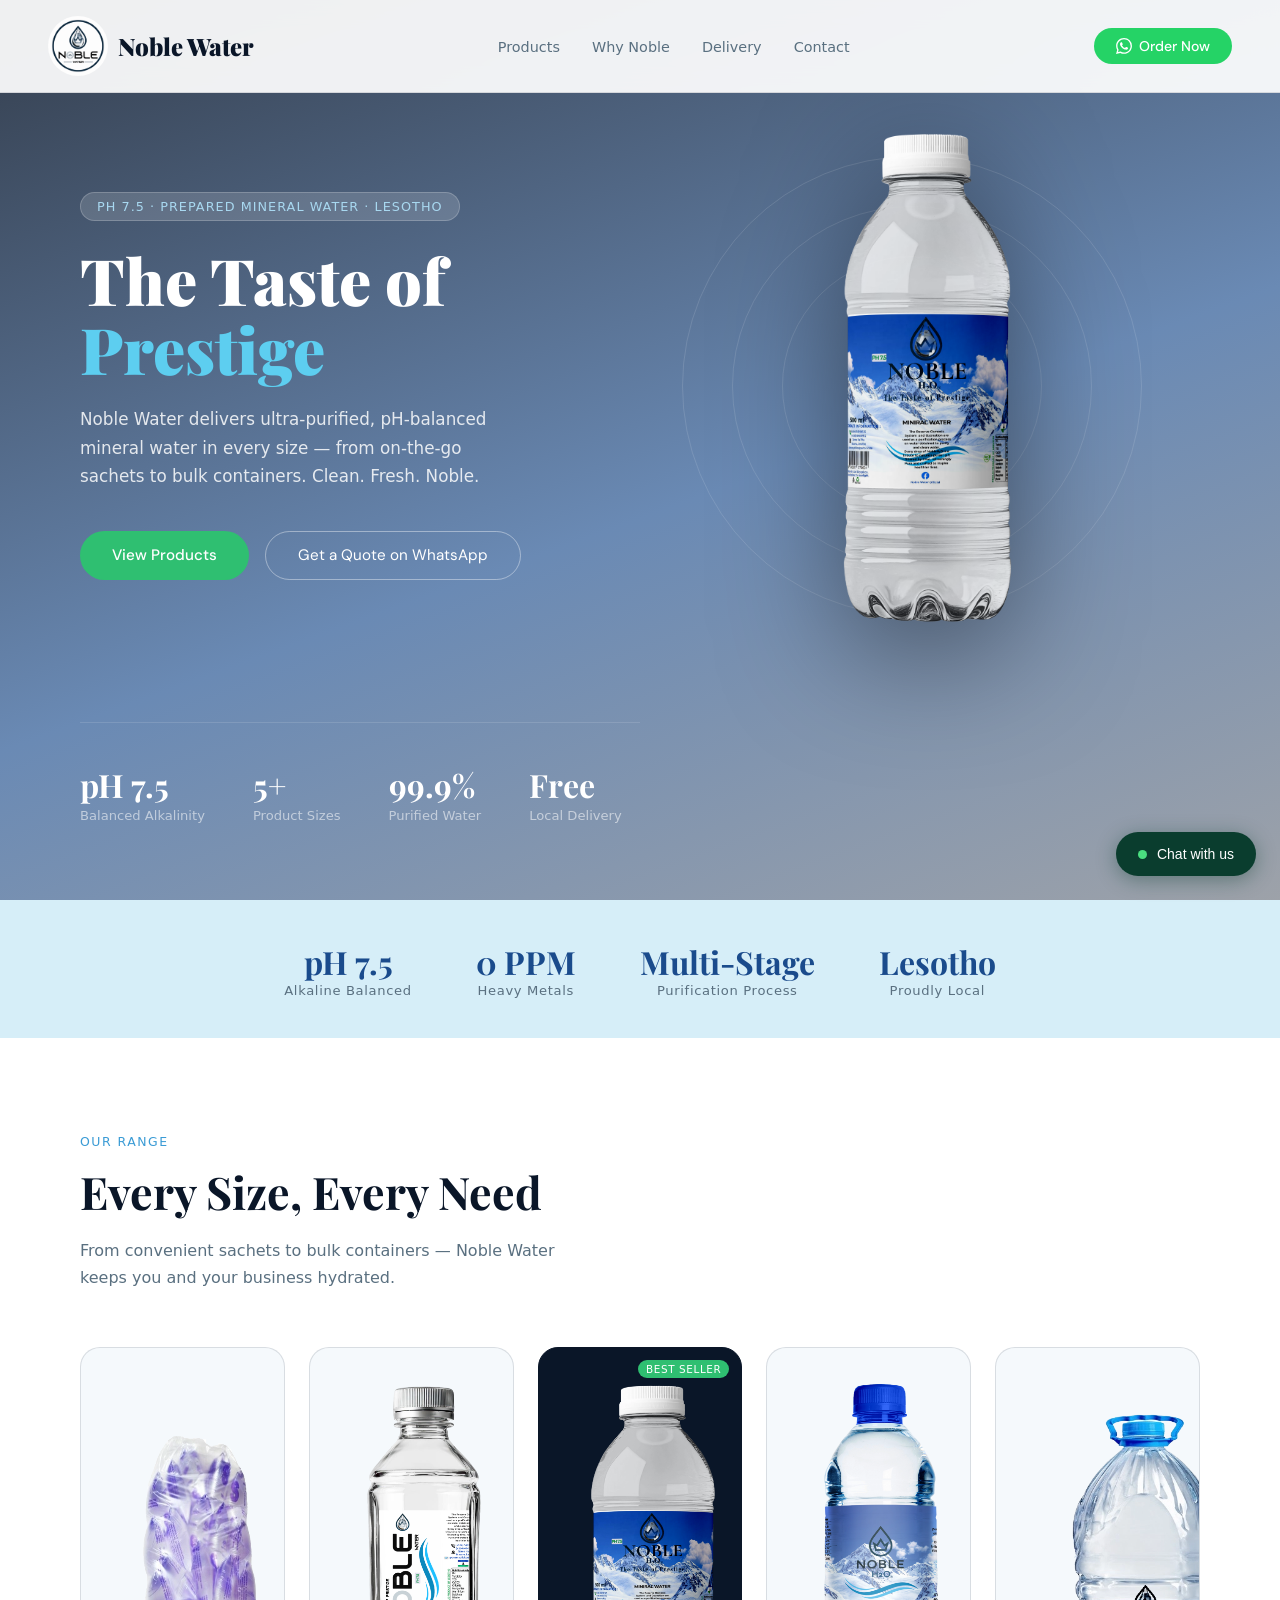
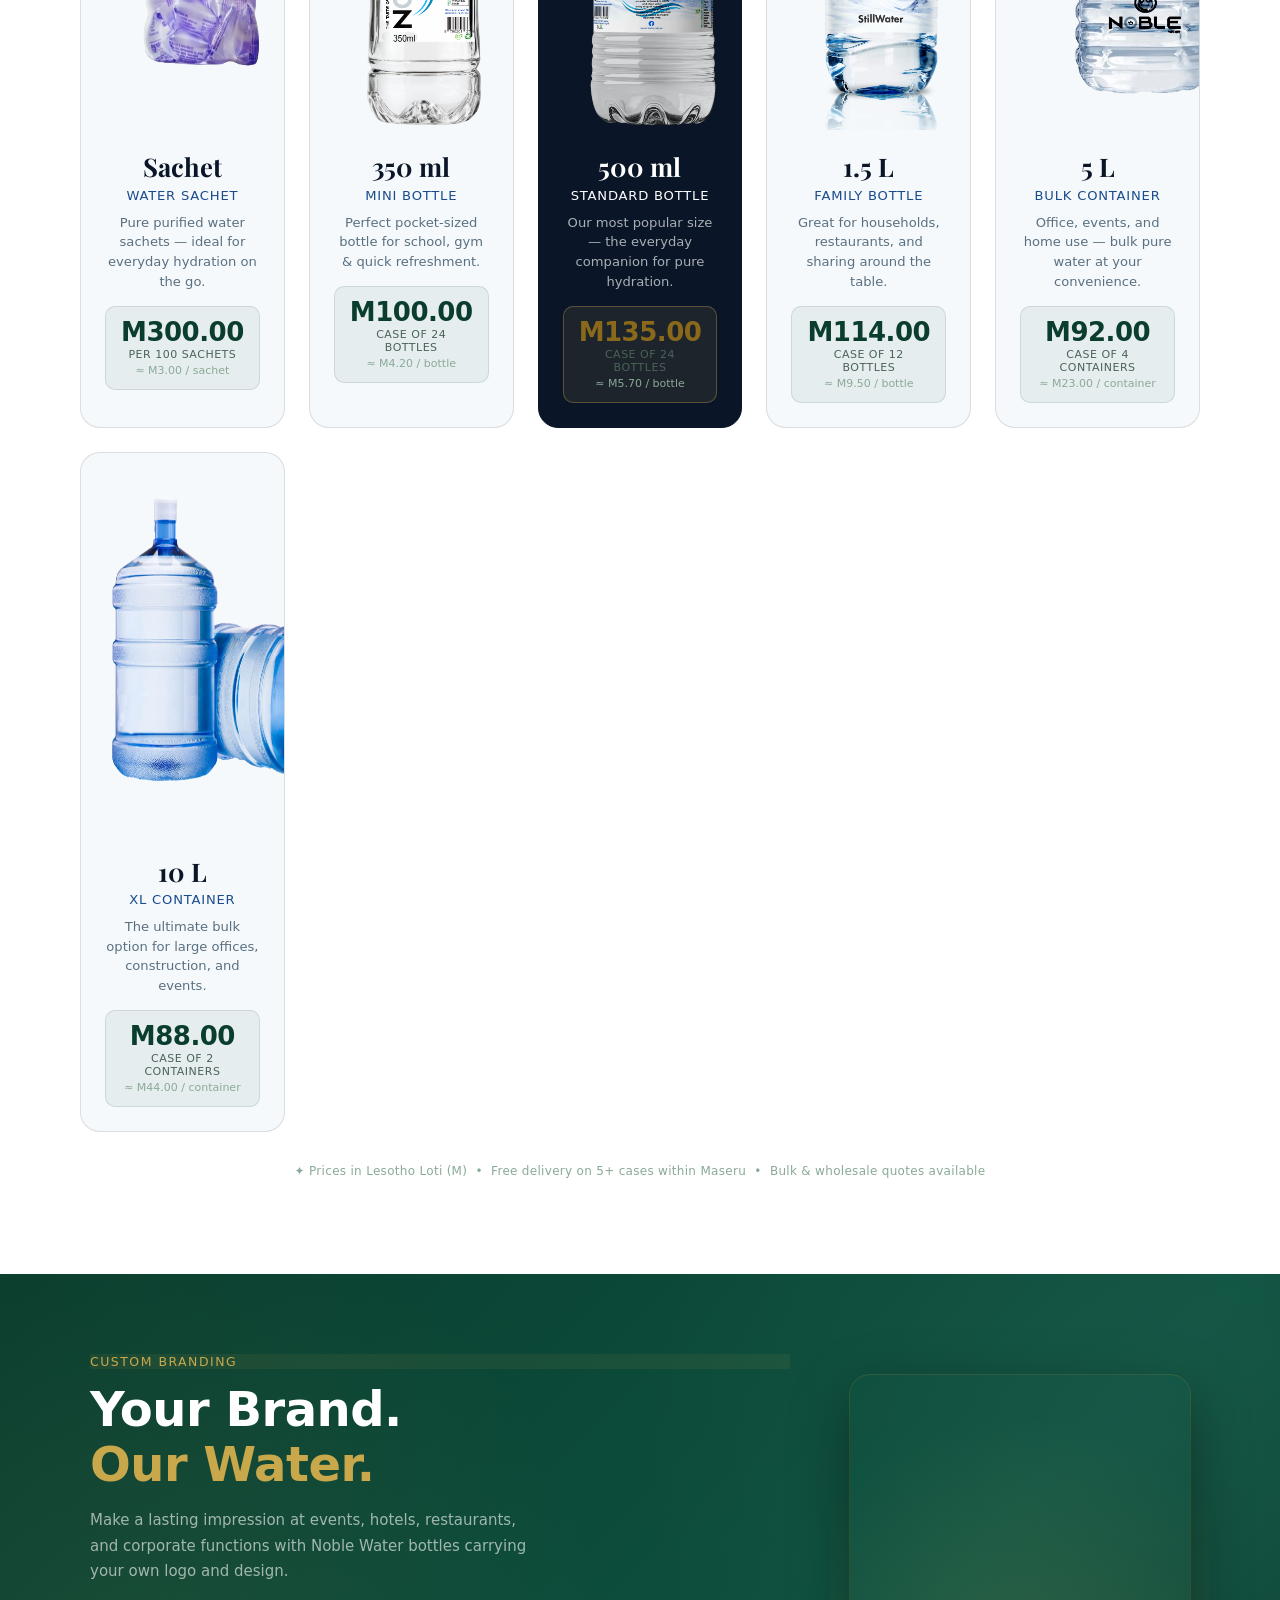
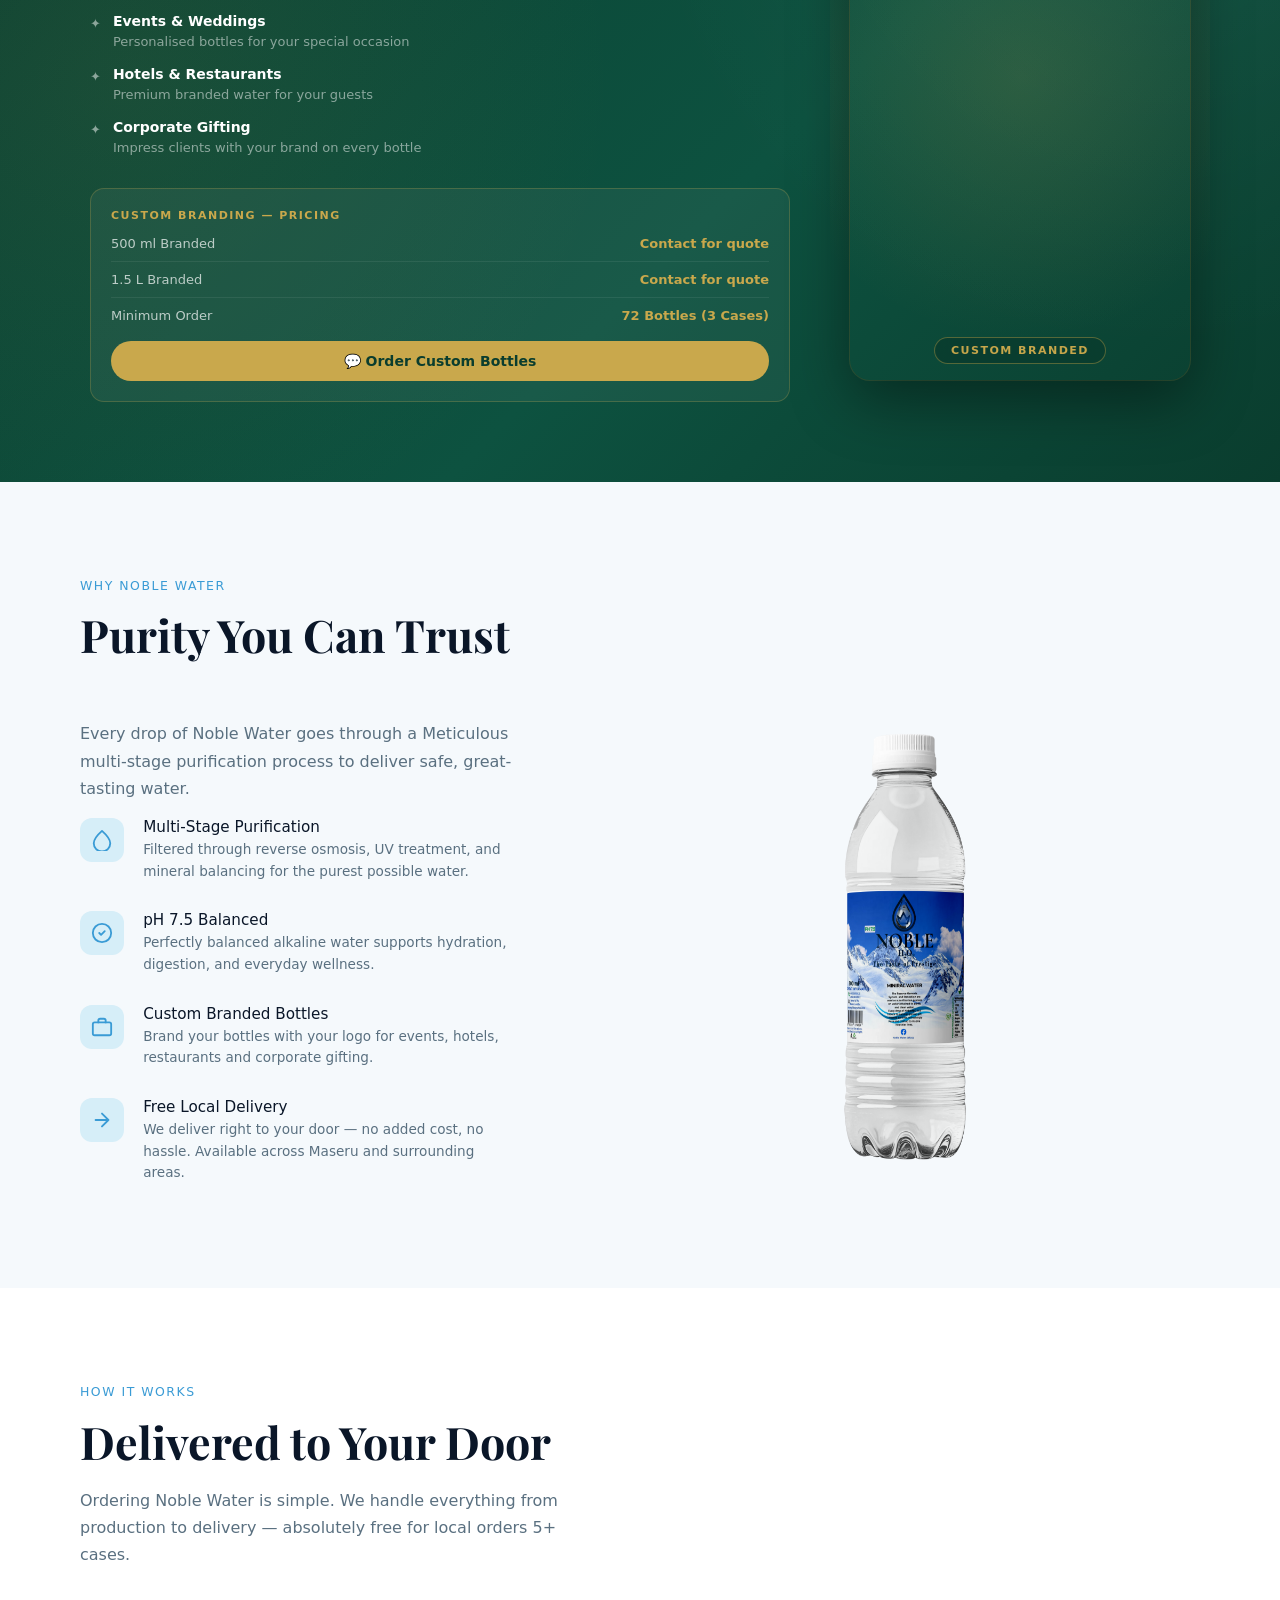
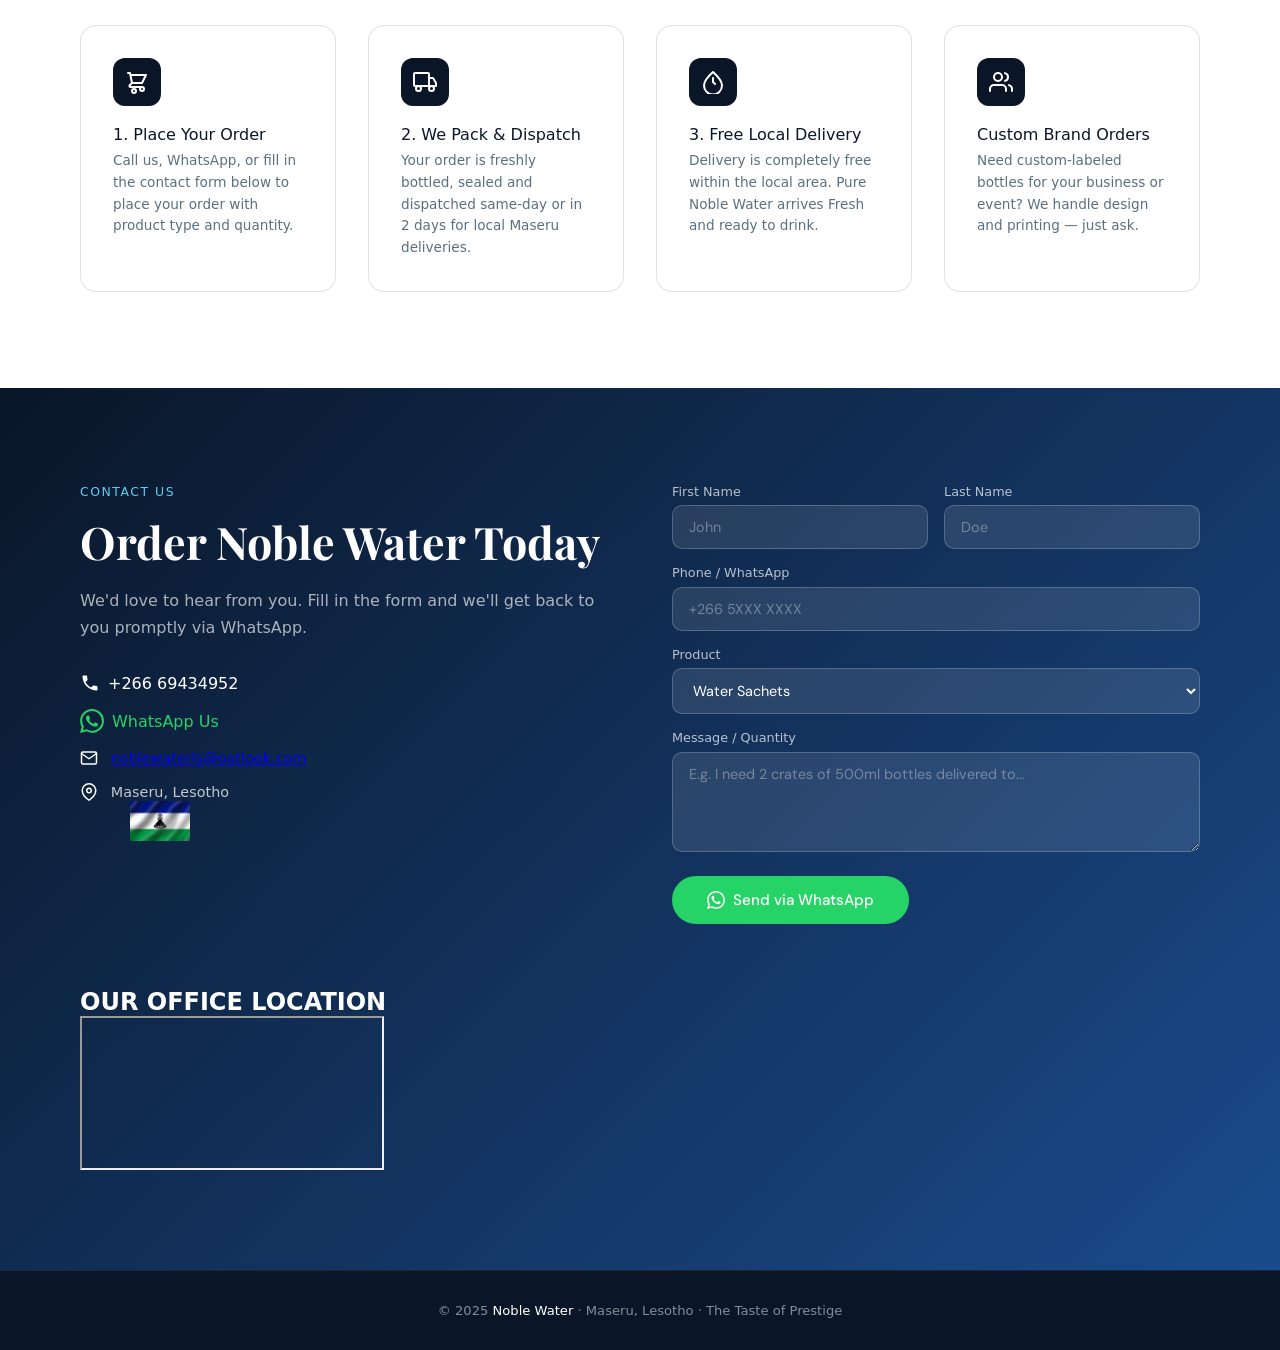
==== index.html @ 180eabc8 "Add files via upload" ====
<!DOCTYPE html>
<html lang="en">
<head>
<meta charset="UTF-8"/>
<meta name="viewport" content="width=device-width, initial-scale=1.0"/>
<title>Noble Water — The Taste of Prestige</title>
<link href="https://fonts.googleapis.com/css2?family=Playfair+Display:wght@400;700;900&family=DM+Sans:wght@300;400;500&display=swap" rel="stylesheet"/>
<meta http-equiv="Cache-Control" content="max-age=31536000">
<link rel="preconnect" href="https://fonts.googleapis.com">
<link rel="preconnect" href="https://fonts.gstatic.com" crossorigin>
<style>
*,*::before,*::after{box-sizing:border-box;margin:0;padding:0}
:root{
  --navy:#0A1628;--blue:#1A4B8C;--sky:#3A9BD5;--ice:#D6EEF8;
  --accent:#2FBF71;--white:#FFFFFF;--offwhite:#F5F9FC;
  --text:#0A1628;--muted:#5A7080;--border:rgba(10,22,40,0.12);
}
html{scroll-behavior:smooth}
body{font-family:'DM Sans',sans-serif;background:var(--white);color:var(--text);overflow-x:hidden}

/* ── EDIT MODE ── */
.edit-bar{
  position:fixed;bottom:0;left:0;right:0;z-index:999;
  background:var(--navy);color:white;
  display:flex;align-items:center;justify-content:center;gap:1rem;
  padding:0.6rem 1.5rem;font-size:0.85rem;
  transform:translateY(100%);transition:transform 0.3s;
}
.edit-bar.visible{transform:translateY(0)}
.edit-bar button{
  background:var(--accent);color:white;border:none;border-radius:100px;
  padding:0.4rem 1.1rem;font-size:0.8rem;font-family:'DM Sans',sans-serif;cursor:pointer;
}
.edit-bar .cancel-btn{background:transparent;border:1px solid rgba(255,255,255,0.3)}
[contenteditable="true"]{
  outline:2px dashed rgba(47,191,113,0.7);outline-offset:3px;
  border-radius:4px;cursor:text;min-width:20px;display:inline-block;
}
[contenteditable="true"]:focus{outline:2px solid #2FBF71;background:rgba(47,191,113,0.06)}
#edit-fab{
  position:fixed;bottom:1.5rem;right:1.5rem;z-index:998;
  background:var(--navy);color:white;border:none;border-radius:100px;
  padding:0.65rem 1.3rem;font-size:0.85rem;font-family:'DM Sans',sans-serif;
  font-weight:500;cursor:pointer;box-shadow:0 4px 20px rgba(10,22,40,0.3);
  display:flex;align-items:center;gap:0.5rem;transition:background 0.2s;
}
#edit-fab:hover{background:var(--blue)}
#edit-fab svg{width:16px;height:16px}

/* ── NAV ── */
nav{
  position:fixed;top:0;left:0;right:0;z-index:100;
  display:flex;align-items:center;justify-content:space-between;
  padding:1rem 3rem;background:rgba(255,255,255,0.92);
  backdrop-filter:blur(12px);border-bottom:1px solid var(--border);
}
.nav-logo{
  display:flex;align-items:center;gap:0.6rem;
  font-family:'Playfair Display',serif;font-size:1.5rem;font-weight:900;
  color:var(--navy);text-decoration:none;
}
.logo-upload-btn{
  font-size:0.7rem;font-family:'DM Sans',sans-serif;font-weight:400;color:var(--sky);
  border:1px dashed var(--sky);border-radius:4px;padding:2px 8px;cursor:pointer;
  margin-left:6px;background:transparent;transition:background 0.2s;
}
.logo-upload-btn:hover{background:var(--ice)}
#logo-file{display:none}
#nav-logo-img{display:none;width:36px;height:36px;border-radius:50%;object-fit:contain}
.nav-links{display:flex;gap:2rem;list-style:none}
.nav-links a{font-size:0.9rem;color:var(--muted);text-decoration:none;font-weight:400;transition:color 0.2s}
.nav-links a:hover{color:var(--navy)}
.nav-cta{
  background:#25D366;color:var(--white);border:none;border-radius:100px;
  padding:0.55rem 1.4rem;font-size:0.88rem;font-family:'DM Sans',sans-serif;
  font-weight:500;cursor:pointer;transition:background 0.2s;text-decoration:none;
  display:inline-flex;align-items:center;gap:0.4rem;
}
.nav-cta:hover{background:#1ebe5d}

/* ── HERO ── */
.hero{
  min-height:100vh;
  background-image:url('hero-bg.jpg');
  background-size:cover;background-position:center top;
  display:grid;grid-template-columns:1fr 1fr;
  align-items:center;padding:6rem 5rem 4rem;
  position:relative;overflow:hidden;
}
.hero::before{
  content:'';position:absolute;inset:0;
  background:linear-gradient(160deg,rgba(10,22,40,0.83) 0%,rgba(26,75,140,0.65) 55%,rgba(10,22,40,0.4) 100%);
  pointer-events:none;
}
.water-rings{
  position:absolute;right:5%;top:50%;transform:translateY(-50%);
  width:520px;height:520px;pointer-events:none;
}
.ring{
  position:absolute;border-radius:50%;border:1px solid rgba(255,255,255,0.12);
  top:50%;left:50%;transform:translate(-50%,-50%);
  animation:pulse 4s ease-in-out infinite;
}
.ring:nth-child(1){width:260px;height:260px;animation-delay:0s}
.ring:nth-child(2){width:360px;height:360px;animation-delay:.8s}
.ring:nth-child(3){width:460px;height:460px;animation-delay:1.6s}
@keyframes pulse{
  0%,100%{opacity:.15;transform:translate(-50%,-50%) scale(1)}
  50%{opacity:.35;transform:translate(-50%,-50%) scale(1.04)}
}
.hero-text{position:relative;z-index:2}
.hero-badge{
  display:inline-block;background:rgba(255,255,255,0.15);color:#A8D8F0;
  border-radius:100px;padding:.35rem 1rem;font-size:.8rem;font-weight:500;
  letter-spacing:.08em;text-transform:uppercase;margin-bottom:1.5rem;
  border:1px solid rgba(255,255,255,0.2);
}
.hero h1{
  font-family:'Playfair Display',serif;font-size:clamp(2.8rem,5vw,4.5rem);
  font-weight:900;color:var(--white);line-height:1.08;margin-bottom:1.4rem;
}
.hero h1 span{color:#5DCEF0}
.hero-sub{
  font-size:1.05rem;color:rgba(255,255,255,0.84);font-weight:300;
  line-height:1.7;max-width:440px;margin-bottom:2.5rem;
}
.hero-btns{display:flex;gap:1rem;flex-wrap:wrap}
.btn-primary{
  background:var(--accent);color:var(--white);border:none;border-radius:100px;
  padding:.85rem 2rem;font-size:.95rem;font-family:'DM Sans',sans-serif;
  font-weight:500;cursor:pointer;transition:transform .15s,background .2s;
  text-decoration:none;display:inline-flex;align-items:center;
}
.btn-primary:hover{background:#28a862;transform:translateY(-1px)}
.btn-ghost{
  background:transparent;color:var(--white);
  border:1.5px solid rgba(255,255,255,0.4);border-radius:100px;
  padding:.85rem 2rem;font-size:.95rem;font-family:'DM Sans',sans-serif;
  font-weight:400;cursor:pointer;transition:border-color .2s,background .2s;
  text-decoration:none;display:inline-flex;align-items:center;
}
.btn-ghost:hover{border-color:white;background:rgba(255,255,255,.08)}
.hero-visual{display:flex;justify-content:center;align-items:center;position:relative;z-index:2}
.bottle-svg-wrap{filter:drop-shadow(0 30px 60px rgba(0,0,0,.5));animation:float 5s ease-in-out infinite}
@keyframes float{0%,100%{transform:translateY(0)}50%{transform:translateY(-16px)}}
.hero-stats{
  grid-column:1/-1;display:flex;gap:3rem;
  border-top:1px solid rgba(255,255,255,.12);
  padding-top:2.5rem;margin-top:2rem;
}
.stat-item{color:white}
.stat-num{font-family:'Playfair Display',serif;font-size:2rem;font-weight:700}
.stat-label{font-size:.82rem;color:rgba(255,255,255,.55);font-weight:300;margin-top:2px}

/* ── PH STRIP ── */
.ph-strip{
  background:var(--ice);display:flex;align-items:center;
  justify-content:center;gap:4rem;padding:2.5rem 3rem;flex-wrap:wrap;
}
.ph-item{text-align:center}
.ph-num{font-family:'Playfair Display',serif;font-size:2rem;font-weight:700;color:var(--blue)}
.ph-label{font-size:.82rem;color:var(--muted);font-weight:400;letter-spacing:.05em}

/* ── SECTIONS ── */
.section{padding:6rem 5rem}
.section-tag{font-size:.78rem;font-weight:500;letter-spacing:.12em;text-transform:uppercase;color:var(--sky);margin-bottom:.8rem}
.section-title{font-family:'Playfair Display',serif;font-size:clamp(2rem,3.5vw,3rem);font-weight:700;color:var(--navy);margin-bottom:1rem}
.section-sub{font-size:1rem;color:var(--muted);font-weight:300;max-width:520px;line-height:1.7}

/* ── PRODUCTS ── */
.products-grid{display:grid;grid-template-columns:repeat(auto-fit,minmax(180px,1fr));gap:1.5rem;margin-top:3.5rem}
.product-card{
  background:var(--offwhite);border:1px solid var(--border);border-radius:20px;
  padding:2rem 1.5rem 1.5rem;text-align:center;
  transition:transform .25s,box-shadow .25s;cursor:pointer;position:relative;overflow:hidden;
}
.product-card::before{
  content:'';position:absolute;bottom:0;left:0;right:0;height:4px;
  background:linear-gradient(90deg,var(--sky),var(--accent));
  transform:scaleX(0);transform-origin:left;transition:transform .3s;
}
.product-card:hover{transform:translateY(-6px);box-shadow:0 20px 50px rgba(26,75,140,.1)}
.product-card:hover::before{transform:scaleX(1)}
.product-card.featured{background:var(--navy);color:white;border-color:var(--navy)}
.product-card.featured .prod-name,.product-card.featured .prod-vol{color:white}
.product-card.featured .prod-desc{color:rgba(255,255,255,.65)}
.featured-badge{
  position:absolute;top:12px;right:12px;background:var(--accent);color:white;
  font-size:.65rem;font-weight:500;letter-spacing:.06em;text-transform:uppercase;
  padding:3px 8px;border-radius:100px;
}
.prod-icon{margin:0 auto 1.2rem;display:block}
.prod-vol{font-family:'Playfair Display',serif;font-size:1.6rem;font-weight:700;color:var(--navy);margin-bottom:.3rem}
.prod-name{font-size:.82rem;font-weight:500;color:var(--blue);letter-spacing:.06em;text-transform:uppercase;margin-bottom:.6rem}
.prod-desc{font-size:.82rem;color:var(--muted);font-weight:300;line-height:1.5}

/* ── FEATURES ── */
.features-bg{background:var(--offwhite)}
.features-layout{display:grid;grid-template-columns:1fr 1fr;gap:5rem;align-items:center;margin-top:3rem}
.features-list{display:flex;flex-direction:column;gap:1.8rem;margin-top:1rem}
.feat-item{display:flex;gap:1.2rem;align-items:flex-start}
.feat-icon{width:44px;height:44px;flex-shrink:0;background:var(--ice);border-radius:12px;display:flex;align-items:center;justify-content:center}
.feat-icon svg{width:22px;height:22px}
.feat-title{font-size:.95rem;font-weight:500;color:var(--navy);margin-bottom:3px}
.feat-body{font-size:.85rem;color:var(--muted);line-height:1.6;font-weight:300}
.features-visual{position:relative;display:flex;justify-content:center;align-items:center}
.big-bottle{filter:drop-shadow(0 20px 40px rgba(26,75,140,.18))}

/* ── DELIVERY ── */
.delivery-grid{display:grid;grid-template-columns:repeat(auto-fit,minmax(220px,1fr));gap:2rem;margin-top:3.5rem}
.delivery-card{background:var(--white);border:1px solid var(--border);border-radius:16px;padding:2rem}
.d-icon{width:48px;height:48px;background:var(--navy);border-radius:12px;display:flex;align-items:center;justify-content:center;margin-bottom:1.2rem}
.d-title{font-size:1rem;font-weight:500;color:var(--navy);margin-bottom:.4rem}
.d-body{font-size:.85rem;color:var(--muted);font-weight:300;line-height:1.6}

/* ── CONTACT ── */
.contact-section{
  background:linear-gradient(135deg,var(--navy) 0%,var(--blue) 100%);
  padding:6rem 5rem;display:grid;grid-template-columns:1fr 1fr;gap:4rem;align-items:start;
}
.contact-section .section-title{color:white}
.contact-section .section-sub{color:rgba(255,255,255,.65)}
.contact-form{display:flex;flex-direction:column;gap:1rem}
.form-row{display:grid;grid-template-columns:1fr 1fr;gap:1rem}
.form-group{display:flex;flex-direction:column;gap:.4rem}
.form-group label{font-size:.8rem;color:rgba(255,255,255,.7);font-weight:400}
.form-group input,.form-group select,.form-group textarea{
  background:rgba(255,255,255,.1);border:1px solid rgba(255,255,255,.2);
  border-radius:10px;padding:.75rem 1rem;color:white;font-size:.9rem;
  font-family:'DM Sans',sans-serif;outline:none;transition:border-color .2s;
}
.form-group input::placeholder,.form-group textarea::placeholder{color:rgba(255,255,255,.35)}
.form-group input:focus,.form-group select:focus,.form-group textarea:focus{border-color:rgba(255,255,255,.5)}
.form-group select option{color:var(--navy);background:white}
.form-group textarea{resize:vertical;min-height:100px}
.submit-btn{
  background:#25D366;color:white;border:none;border-radius:100px;
  padding:.9rem 2.2rem;font-size:.95rem;font-family:'DM Sans',sans-serif;
  font-weight:500;cursor:pointer;align-self:flex-start;
  transition:background .2s,transform .15s;margin-top:.5rem;
  display:inline-flex;align-items:center;gap:.5rem;
}
.submit-btn:hover{background:#1ebe5d;transform:translateY(-1px)}

footer{
  background:var(--navy);color:rgba(255,255,255,.5);text-align:center;
  padding:2rem 3rem;font-size:.82rem;font-weight:300;
  border-top:1px solid rgba(255,255,255,.08);
}
footer strong{color:white;font-weight:500}

@media(max-width:900px){
  nav{padding:1rem 1.5rem}
  .nav-links{display:none}
  .hero{grid-template-columns:1fr;padding:6rem 2rem 3rem}
  .hero-visual{display:none}
  .hero-stats{gap:1.5rem;flex-wrap:wrap}
  .section{padding:4rem 1.5rem}
  .features-layout{grid-template-columns:1fr}
  .features-visual{display:none}
  .contact-section{grid-template-columns:1fr;padding:4rem 1.5rem}
  .form-row{grid-template-columns:1fr}
}
</style>
</head>
<body>

<!-- NAV -->
<nav>
  <a href="#" class="nav-logo">
  <img src="NOBLE WATER LOGO.png" alt="Noble Water Logo" style="width:60px; height:60px; border-radius:50%; object-fit:cover;">
      <path d="M18 4C18 4 6 17 6 23.5A12 12 0 0 0 30 23.5C30 17 18 4 18 4Z" fill="url(#dg)"/>
      <defs><linearGradient id="dg" x1="6" y1="14" x2="30" y2="32" gradientUnits="userSpaceOnUse"><stop offset="0%" stop-color="#3A9BD5"/><stop offset="100%" stop-color="#1A4B8C"/></linearGradient></defs>
    </svg>
    <span id="brand-name">Noble Water</span>
  </a>
  <ul class="nav-links">
    <li><a href="#products">Products</a></li>
    <li><a href="#features">Why Noble</a></li>
    <li><a href="#delivery">Delivery</a></li>
    <li><a href="#contact">Contact</a></li>
  </ul>
  <a class="nav-cta" href="https://wa.me/26656910125?text=Hi%20Noble%20Water!%20I%20would%20like%20to%20place%20an%20order." target="_blank">
    <svg width="16" height="16" viewBox="0 0 24 24" fill="white"><path d="M17.472 14.382c-.297-.149-1.758-.867-2.03-.967-.273-.099-.471-.148-.67.15-.197.297-.767.966-.94 1.164-.173.199-.347.223-.644.075-.297-.15-1.255-.463-2.39-1.475-.883-.788-1.48-1.761-1.653-2.059-.173-.297-.018-.458.13-.606.134-.133.298-.347.446-.52.149-.174.198-.298.298-.497.099-.198.05-.371-.025-.52-.075-.149-.669-1.612-.916-2.207-.242-.579-.487-.5-.669-.51-.173-.008-.371-.01-.57-.01-.198 0-.52.074-.792.372-.272.297-1.04 1.016-1.04 2.479 0 1.462 1.065 2.875 1.213 3.074.149.198 2.096 3.2 5.077 4.487.709.306 1.262.489 1.694.625.712.227 1.36.195 1.871.118.571-.085 1.758-.719 2.006-1.413.248-.694.248-1.289.173-1.413-.074-.124-.272-.198-.57-.347m-5.421 7.403h-.004a9.87 9.87 0 0 1-5.031-1.378l-.361-.214-3.741.982.998-3.648-.235-.374a9.86 9.86 0 0 1-1.51-5.26c.001-5.45 4.436-9.884 9.888-9.884 2.64 0 5.122 1.03 6.988 2.898a9.825 9.825 0 0 1 2.893 6.994c-.003 5.45-4.437 9.884-9.885 9.884m8.413-18.297A11.815 11.815 0 0 0 12.05 0C5.495 0 .16 5.335.157 11.892c0 2.096.547 4.142 1.588 5.945L.057 24l6.305-1.654a11.882 11.882 0 0 0 5.683 1.448h.005c6.554 0 11.89-5.335 11.893-11.893a11.821 11.821 0 0 0-3.48-8.413z"/></svg>
    Order Now
  </a>
</nav>

<!-- HERO -->
<section class="hero">
  <div class="hero-text">
    <div class="hero-badge" id="hero-badge">pH 7.5 · Prepared Mineral Water · Lesotho</div>
    <h1>The Taste of<br/><span id="hero-tagline">Prestige</span></h1>
    <p class="hero-sub" id="hero-sub">Noble Water delivers ultra-purified, pH-balanced mineral water in every size — from on-the-go sachets to bulk containers. Clean. Fresh. Noble.</p>
    <div class="hero-btns">
      <a class="btn-primary" href="#products">View Products</a>
      <a class="btn-ghost" href="https://wa.me/26656910125?text=Hi%20Noble%20Water!%20I%27d%20like%20a%20quote." target="_blank">Get a Quote on WhatsApp</a>
    </div>
  </div>
  <div class="hero-visual">
    <div class="water-rings"><div class="ring"></div><div class="ring"></div><div class="ring"></div></div>
    <div class="bottle-svg-wrap"> <img src="floating.png" alt="Floating" style="width: 400px; height: 550px; object-fit: cover;">
    </div>
</div>
        <rect x="82" y="10" width="56" height="30" rx="8" fill="#2196C9"/>
        <rect x="88" y="40" width="44" height="10" rx="4" fill="#1A4B8C"/>
        <path d="M72 55 Q65 75 62 100 L55 340 Q54 360 110 365 Q166 360 165 340 L158 100 Q155 75 148 55 Z" fill="url(#bG)"/>
        <path d="M64 180 Q110 175 156 180 L158 100 Q155 75 148 55 L72 55 Q65 75 62 100 Z" fill="url(#wG)" opacity="0.6"/>
        <rect x="62" y="200" width="96" height="120" rx="8" fill="white" opacity="0.92"/>
        <path d="M90 215C90 215 84 222 84 225.5A6 6 0 0 0 96 225.5C96 222 90 215 90 215Z" fill="#3A9BD5"/>
        <circle cx="75" cy="140" r="3" fill="white" opacity="0.3"/>
        <circle cx="82" cy="120" r="2" fill="white" opacity="0.25"/>
        <circle cx="145" cy="135" r="3" fill="white" opacity="0.3"/>
        <ellipse cx="110" cy="362" rx="55" ry="8" fill="rgba(0,0,0,0.12)"/>
        <defs>
          <linearGradient id="bG" x1="55" y1="55" x2="165" y2="365" gradientUnits="userSpaceOnUse"><stop offset="0%" stop-color="rgba(200,235,255,0.85)"/><stop offset="100%" stop-color="rgba(120,190,230,0.6)"/></linearGradient>
          <linearGradient id="wG" x1="55" y1="55" x2="165" y2="180" gradientUnits="userSpaceOnUse"><stop offset="0%" stop-color="rgba(58,155,213,0.4)"/><stop offset="100%" stop-color="rgba(26,75,140,0.6)"/></linearGradient>
        </defs>
    </div>
  </div>
  <div class="hero-stats" style="color: white; position: relative; z-index: 10;">
    <div class="stat-item"><div class="stat-num" id="stat1-num">pH 7.5</div><div class="stat-label" id="stat1-lbl">Balanced Alkalinity</div></div>
    <div class="stat-item"><div class="stat-num" id="stat2-num">5+</div><div class="stat-label" id="stat2-lbl">Product Sizes</div></div>
    <div class="stat-item"><div class="stat-num" id="stat3-num">99.9%</div><div class="stat-label" id="stat3-lbl">Purified Water</div></div>
    <div class="stat-item"><div class="stat-num" id="stat4-num">Free</div><div class="stat-label" id="stat4-lbl">Local Delivery</div></div>
</section>

<!-- PH STRIP -->
<div class="ph-strip">
  <div class="ph-item"><div class="ph-num" id="ph1-num">pH 7.5</div><div class="ph-label" id="ph1-lbl">Alkaline Balanced</div></div>
  <div class="ph-item"><div class="ph-num" id="ph2-num">0 PPM</div><div class="ph-label" id="ph2-lbl">Heavy Metals</div></div>
  <div class="ph-item"><div class="ph-num" id="ph3-num">Multi-Stage</div><div class="ph-label" id="ph3-lbl">Purification Process</div></div>
  <div class="ph-item"><div class="ph-num" id="ph4-num">Lesotho</div><div class="ph-label" id="ph4-lbl">Proudly Local</div></div>

</div>

<!-- PRODUCTS -->
<section class="section" id="products">
  <div class="section-tag">Our Range</div>
  <div class="section-title" id="prod-title">Every Size, Every Need</div>
  <p class="section-sub" id="prod-sub">From convenient sachets to bulk containers — Noble Water keeps you and your business hydrated.</p>
  <div class="products-grid">

    <div class="product-card">
      <img class="prod-icon" src="satchet.webp" alt="Noble Water Bottle" width="200" height="350" loading="lazy" decoding="async">
      <div class="prod-vol" id="p0-vol">Sachet</div>
      <div class="prod-name" id="p0-name">Water Sachet</div>
      <p class="prod-desc" id="p0-desc">Pure purified water sachets — ideal for everyday hydration on the go.</p>
      <div class="prod-price-box">
        <span class="prod-price">M300.00</span>
        <span class="prod-qty">per 100 sachets</span>
        <span class="prod-unit">≈ M3.00 / sachet</span>
      </div>
    </div>

    <div class="product-card">
      <img class="prod-icon" src="350 ml.png" alt="Noble Water Bottle" width="180" height="350">
      <div class="prod-vol" id="p1-vol">350 ml</div>
      <div class="prod-name" id="p1-name">Mini Bottle</div>
      <p class="prod-desc" id="p1-desc">Perfect pocket-sized bottle for school, gym & quick refreshment.</p>
      <div class="prod-price-box">
        <span class="prod-price">M100.00</span>
        <span class="prod-qty">case of 24 bottles</span>
        <span class="prod-unit">≈ M4.20 / bottle</span>
      </div>
    </div>

    <div class="product-card featured">
      <div class="featured-badge">Best Seller</div>
      <img class="prod-icon" src="floating.webp" alt="Noble Water Bottle" width="180" height="350">
      <div class="prod-vol" id="p2-vol">500 ml</div>
      <div class="prod-name" id="p2-name">Standard Bottle</div>
      <p class="prod-desc" id="p2-desc">Our most popular size — the everyday companion for pure hydration.</p>
      <div class="prod-price-box featured-price">
        <span class="prod-price">M135.00</span>
        <span class="prod-qty">case of 24 bottles</span>
        <span class="prod-unit">≈ M5.70 / bottle</span>
      </div>
    </div>

    <div class="product-card">
      <img class="prod-icon" src="1.5 liter.webp" alt="Noble Water Bottle" width="180" height="350">
      <div class="prod-vol" id="p3-vol">1.5 L</div>
      <div class="prod-name" id="p3-name">Family Bottle</div>
      <p class="prod-desc" id="p3-desc">Great for households, restaurants, and sharing around the table.</p>
      <div class="prod-price-box">
        <span class="prod-price">M114.00</span>
        <span class="prod-qty">case of 12 bottles</span>
        <span class="prod-unit">≈ M9.50 / bottle</span>
      </div>
    </div>

    <div class="product-card">
      <img class="prod-icon" src="5 liter.webp" alt="Noble Water Bottle" width="250" height="350">
      <div class="prod-vol" id="p4-vol">5 L</div>
      <div class="prod-name" id="p4-name">Bulk Container</div>
      <p class="prod-desc" id="p4-desc">Office, events, and home use — bulk pure water at your convenience.</p>
      <div class="prod-price-box">
        <span class="prod-price">M92.00</span>
        <span class="prod-qty">case of 4 containers</span>
        <span class="prod-unit">≈ M23.00 / container</span>
      </div>
    </div>

    <div class="product-card">
      <img class="prod-icon" src="10 liter bottle.webp" alt="Noble Water Bottle" width="250" height="350">
      <div class="prod-vol" id="p5-vol">10 L</div>
      <div class="prod-name" id="p5-name">XL Container</div>
      <p class="prod-desc" id="p5-desc">The ultimate bulk option for large offices, construction, and events.</p>
      <div class="prod-price-box">
        <span class="prod-price">M88.00</span>
        <span class="prod-qty">case of 2 containers</span>
        <span class="prod-unit">≈ M44.00 / container</span>
      </div>
    </div>

  </div>

  <!-- Pricing note -->
  <p class="price-note">
    &#10022; Prices in Lesotho Loti (M) &nbsp;&bull;&nbsp; Free delivery on 5+ cases within Maseru &nbsp;&bull;&nbsp; Bulk &amp; wholesale quotes available
  </p>
  
</section>


<!-- ===================== PASTE THIS CSS INTO YOUR STYLESHEET ===================== -->
<style>
/* Price box inside each product card */
.prod-price-box {
  margin-top: 14px;
  padding: 12px 14px;
  background: rgba(10, 61, 46, 0.06);
  border: 1px solid rgba(10, 61, 46, 0.12);
  border-radius: 10px;
  display: flex;
  flex-direction: column;
  align-items: center;
  gap: 3px;
}

.prod-price-box.featured-price {
  background: rgba(201, 168, 76, 0.1);
  border-color: rgba(201, 168, 76, 0.35);
}

.prod-price {
  font-size: 26px;
  font-weight: 700;
  color: #0a3d2e;
  line-height: 1;
  letter-spacing: -0.5px;
}

.featured-price .prod-price {
  color: #8a6a1a;
}

.prod-qty {
  font-size: 11px;
  color: #4a6358;
  font-weight: 500;
  text-transform: uppercase;
  letter-spacing: 0.5px;
}

.prod-unit {
  font-size: 11px;
  color: #8aaa97;
}

/* Pricing disclaimer note below grid */
.price-note {
  margin-top: 32px;
  text-align: center;
  font-size: 12px;
  color: #8aaa97;
  letter-spacing: 0.3px;
}
</style>
<!-- ===================== ADD THIS AFTER YOUR PRODUCTS SECTION ===================== -->

<section class="section" id="custom-labels">
  <div class="custom-labels-wrapper">

    <!-- Left: Text content -->
    <div class="custom-labels-text">
      <div class="section-tag">Custom Branding</div>
      <h2 class="custom-labels-title">Your Brand.<br><em>Our Water.</em></h2>
      <p class="custom-labels-desc">
        Make a lasting impression at events, hotels, restaurants, and corporate functions
        with Noble Water bottles carrying your own logo and design.
      </p>

      <ul class="custom-labels-features">
        <li>
          <span class="clf-icon">✦</span>
          <div>
            <strong>Events &amp; Weddings</strong>
            <span>Personalised bottles for your special occasion</span>
          </div>
        </li>
        <li>
          <span class="clf-icon">✦</span>
          <div>
            <strong>Hotels &amp; Restaurants</strong>
            <span>Premium branded water for your guests</span>
          </div>
        </li>
        <li>
          <span class="clf-icon">✦</span>
          <div>
            <strong>Corporate Gifting</strong>
            <span>Impress clients with your brand on every bottle</span>
          </div>
        </li>
      </ul>

      <!-- Pricing box -->
      <div class="custom-price-box">
        <div class="custom-price-label">Custom Branding — Pricing</div>
        <div class="custom-price-rows">
          <div class="custom-price-row">
            <span class="cp-name">500 ml Branded</span>
            <span class="cp-price">Contact for quote</span>
          </div>
          <div class="custom-price-row">
            <span class="cp-name">1.5 L Branded</span>
            <span class="cp-price">Contact for quote</span>
          </div>
          <div class="custom-price-row">
            <span class="cp-name">Minimum Order</span>
            <span class="cp-price">72 Bottles (3 Cases)</span>
          </div>
        </div>
        <a class="custom-cta-btn" href="https://wa.me/26656910125" target="_blank">
          &#128172; Order Custom Bottles
        </a>
      </div>
    </div>

    <!-- Right: Looping video -->
    <div class="custom-labels-video-wrap">
      <div class="video-glow"></div>
      <video
        class="custom-labels-video"
        src="custom-labels.mp4"
        autoplay
        loop
        muted
        playsinline
        preload="metadata"
        aria-label="Noble Water custom branded bottles showcase"
      >
        Your browser does not support the video tag.
      </video>
      <div class="video-badge">Custom Branded</div>
    </div>

  </div>
</section>

<style>

#custom-labels {
  padding: 80px 20px;
  background: linear-gradient(135deg, #0a3d2e 0%, #0d5240 60%, #0a3d2e 100%);
  position: relative;
  overflow: hidden;
}

#custom-labels::before {
  content: '';
  position: absolute;
  inset: 0;
  background-image:
    radial-gradient(circle at 10% 50%, rgba(201,168,76,0.08) 0%, transparent 40%),
    radial-gradient(circle at 90% 20%, rgba(255,255,255,0.04) 0%, transparent 40%);
  pointer-events: none;
}

.custom-labels-wrapper {
  max-width: 1100px;
  margin: 0 auto;
  display: flex;
  align-items: center;
  gap: 60px;
  position: relative;
  z-index: 1;
}

/* ---- Text side ---- */
.custom-labels-text {
  flex: 1;
  min-width: 0;
}

.custom-labels-text .section-tag {
  color: #c9a84c;
  border-color: rgba(201,168,76,0.3);
  background: rgba(201,168,76,0.08);
}

.custom-labels-title {
  font-size: clamp(32px, 4vw, 48px);
  font-weight: 700;
  color: #fff;
  line-height: 1.15;
  margin: 12px 0 16px;
  letter-spacing: -0.5px;
}

.custom-labels-title em {
  color: #c9a84c;
  font-style: normal;
}

.custom-labels-desc {
  font-size: 15px;
  color: rgba(255,255,255,0.6);
  line-height: 1.7;
  margin-bottom: 28px;
  max-width: 440px;
}

/* Features list */
.custom-labels-features {
  list-style: none;
  display: flex;
  flex-direction: column;
  gap: 16px;
  margin-bottom: 32px;
}

.custom-labels-features li {
  display: flex;
  align-items: flex-start;
  gap: 12px;
}

.clf-icon {
  color: #c9a84c;
  font-size: 14px;
  margin-top: 3px;
  flex-shrink: 0;
}

.custom-labels-features strong {
  display: block;
  font-size: 14px;
  font-weight: 600;
  color: #fff;
  margin-bottom: 2px;
}

.custom-labels-features span {
  font-size: 13px;
  color: rgba(255,255,255,0.5);
}

/* Price box */
.custom-price-box {
  background: rgba(255,255,255,0.05);
  border: 1px solid rgba(201,168,76,0.25);
  border-radius: 14px;
  padding: 20px;
}

.custom-price-label {
  font-size: 11px;
  font-weight: 600;
  letter-spacing: 1.5px;
  text-transform: uppercase;
  color: #c9a84c;
  margin-bottom: 14px;
}

.custom-price-rows {
  display: flex;
  flex-direction: column;
  gap: 10px;
  margin-bottom: 18px;
}

.custom-price-row {
  display: flex;
  justify-content: space-between;
  align-items: center;
  padding-bottom: 10px;
  border-bottom: 1px solid rgba(255,255,255,0.07);
}

.custom-price-row:last-child {
  border-bottom: none;
  padding-bottom: 0;
}

.cp-name {
  font-size: 13px;
  color: rgba(255,255,255,0.7);
}

.cp-price {
  font-size: 13px;
  font-weight: 600;
  color: #c9a84c;
}

.custom-cta-btn {
  display: inline-flex;
  align-items: center;
  gap: 8px;
  width: 100%;
  justify-content: center;
  padding: 12px 20px;
  background: #c9a84c;
  color: #0a3d2e;
  font-weight: 600;
  font-size: 14px;
  border-radius: 50px;
  text-decoration: none;
  transition: background 0.2s, transform 0.2s;
}

.custom-cta-btn:hover {
  background: #e0c06a;
  transform: translateY(-2px);
}

/* ---- Video side ---- */
.custom-labels-video-wrap {
  flex: 0 0 340px;
  position: relative;
}

.video-glow {
  position: absolute;
  inset: -20px;
  background: radial-gradient(circle, rgba(201,168,76,0.15) 0%, transparent 70%);
  border-radius: 24px;
  pointer-events: none;
}

.custom-labels-video {
  width: 100%;
  border-radius: 20px;
  display: block;
  object-fit: cover;
  aspect-ratio: 9/16;
  box-shadow: 0 20px 60px rgba(0,0,0,0.4), 0 0 0 1px rgba(201,168,76,0.2);
  position: relative;
  z-index: 1;
}

.video-badge {
  position: absolute;
  bottom: 16px;
  left: 50%;
  transform: translateX(-50%);
  background: rgba(10,61,46,0.85);
  backdrop-filter: blur(8px);
  border: 1px solid rgba(201,168,76,0.4);
  color: #c9a84c;
  font-size: 11px;
  font-weight: 600;
  letter-spacing: 1.5px;
  text-transform: uppercase;
  padding: 6px 16px;
  border-radius: 20px;
  z-index: 2;
  white-space: nowrap;
}

/* Responsive */
@media (max-width: 768px) {
  .custom-labels-wrapper {
    flex-direction: column;
    gap: 40px;
  }
  .custom-labels-video-wrap {
    flex: 0 0 auto;
    width: 100%;
    max-width: 320px;
    margin: 0 auto;
  }
  .custom-labels-desc {
    max-width: 100%;
  }
}
</style>
<!-- ============================================================================= -->
<!-- FEATURES -->
<section class="section features-bg" id="features">
  <div class="section-tag">Why Noble Water</div>
  <div class="section-title" id="feat-title">Purity You Can Trust</div>
  <div class="features-layout">
    <div>
      <p class="section-sub" id="feat-sub">Every drop of Noble Water goes through a Meticulous multi-stage purification process to deliver safe, great-tasting water.</p>
      <div class="features-list">
        <div class="feat-item"><div class="feat-icon"><svg viewBox="0 0 24 24" fill="none" stroke="#3A9BD5" stroke-width="2" stroke-linecap="round" stroke-linejoin="round"><path d="M12 2C12 2 3 10 3 15.5A9 9 0 0 0 21 15.5C21 10 12 2 12 2Z"/></svg></div><div><div class="feat-title" id="f1-title">Multi-Stage Purification</div><div class="feat-body" id="f1-body">Filtered through reverse osmosis, UV treatment, and mineral balancing for the purest possible water.</div></div></div>
        <div class="feat-item"><div class="feat-icon"><svg viewBox="0 0 24 24" fill="none" stroke="#3A9BD5" stroke-width="2" stroke-linecap="round" stroke-linejoin="round"><circle cx="12" cy="12" r="10"/><path d="M9 12l2 2 4-4"/></svg></div><div><div class="feat-title" id="f2-title">pH 7.5 Balanced</div><div class="feat-body" id="f2-body">Perfectly balanced alkaline water supports hydration, digestion, and everyday wellness.</div></div></div>
        <div class="feat-item"><div class="feat-icon"><svg viewBox="0 0 24 24" fill="none" stroke="#3A9BD5" stroke-width="2" stroke-linecap="round" stroke-linejoin="round"><rect x="2" y="7" width="20" height="14" rx="2"/><path d="M16 7V5a2 2 0 0 0-2-2h-4a2 2 0 0 0-2 2v2"/></svg></div><div><div class="feat-title" id="f3-title">Custom Branded Bottles</div><div class="feat-body" id="f3-body">Brand your bottles with your logo for events, hotels, restaurants and corporate gifting.</div></div></div>
        <div class="feat-item"><div class="feat-icon"><svg viewBox="0 0 24 24" fill="none" stroke="#3A9BD5" stroke-width="2" stroke-linecap="round" stroke-linejoin="round"><path d="M5 12h14M12 5l7 7-7 7"/></svg></div><div><div class="feat-title" id="f4-title">Free Local Delivery</div><div class="feat-body" id="f4-body">We deliver right to your door — no added cost, no hassle. Available across Maseru and surrounding areas.</div></div></div>
      </div>
    </div>
    <div class="features-visual">
      <img class= "feature-visual" src= "floating.png" width="600" height="480">
        <rect x="100" y="14" width="60" height="34" rx="10" fill="#2196C9"/>
        <rect x="107" y="48" width="46" height="14" rx="5" fill="#1A4B8C"/>
        <defs>
          <linearGradient id="bg2" x1="80" y1="60" x2="180" y2="408" gradientUnits="userSpaceOnUse"><stop offset="0%" stop-color="rgba(210,240,255,0.9)"/><stop offset="100%" stop-color="rgba(140,200,240,0.65)"/></linearGradient>
          <linearGradient id="wa2" x1="80" y1="60" x2="180" y2="170" gradientUnits="userSpaceOnUse"><stop offset="0%" stop-color="rgba(58,155,213,0.5)"/><stop offset="100%" stop-color="rgba(26,75,140,0.7)"/></linearGradient>
        </defs>
      </svg>
    </div>
  </div>
</section>


<!-- DELIVERY -->
<section class="section" id="delivery">
  <div class="section-tag">How It Works</div>
  <div class="section-title" id="del-title">Delivered to Your Door</div>
  <p class="section-sub" id="del-sub">Ordering Noble Water is simple. We handle everything from production to delivery — absolutely free for local orders 5+ cases.</p>
  <div class="delivery-grid">
    <div class="delivery-card"><div class="d-icon"><svg width="24" height="24" viewBox="0 0 24 24" fill="none" stroke="white" stroke-width="2" stroke-linecap="round" stroke-linejoin="round"><path d="M3 3h2l.4 2M7 13h10l4-8H5.4M7 13L5.4 5M7 13l-2.293 2.293c-.63.63-.184 1.707.707 1.707H17m0 0a2 2 0 1 0 0 4 2 2 0 0 0 0-4zm-8 2a2 2 0 1 0 0 4 2 2 0 0 0 0-4z"/></svg></div><div class="d-title" id="d1-title">1. Place Your Order</div><div class="d-body" id="d1-body">Call us, WhatsApp, or fill in the contact form below to place your order with product type and quantity.</div></div>
    <div class="delivery-card"><div class="d-icon"><svg width="24" height="24" viewBox="0 0 24 24" fill="none" stroke="white" stroke-width="2" stroke-linecap="round" stroke-linejoin="round"><rect x="1" y="3" width="15" height="13" rx="1"/><path d="M16 8h4l3 5v3h-7V8z"/><circle cx="5.5" cy="18.5" r="2.5"/><circle cx="18.5" cy="18.5" r="2.5"/></svg></div><div class="d-title" id="d2-title">2. We Pack & Dispatch</div><div class="d-body" id="d2-body">Your order is freshly bottled, sealed and dispatched same-day or in 2 days for local Maseru deliveries.</div></div>
    <div class="delivery-card"><div class="d-icon"><svg width="24" height="24" viewBox="0 0 24 24" fill="none" stroke="white" stroke-width="2" stroke-linecap="round" stroke-linejoin="round"><path d="M12 2C12 2 3 10 3 15.5A9 9 0 0 0 21 15.5C21 10 12 2 12 2Z"/><path d="M12 8v4l2 2"/></svg></div><div class="d-title" id="d3-title">3. Free Local Delivery</div><div class="d-body" id="d3-body">Delivery is completely free within the local area. Pure Noble Water arrives Fresh and ready to drink.</div></div>
    <div class="delivery-card"><div class="d-icon"><svg width="24" height="24" viewBox="0 0 24 24" fill="none" stroke="white" stroke-width="2" stroke-linecap="round" stroke-linejoin="round"><path d="M17 21v-2a4 4 0 0 0-4-4H5a4 4 0 0 0-4 4v2"/><circle cx="9" cy="7" r="4"/><path d="M23 21v-2a4 4 0 0 0-3-3.87M16 3.13a4 4 0 0 1 0 7.75"/></svg></div><div class="d-title" id="d4-title">Custom Brand Orders</div><div class="d-body" id="d4-body">Need custom-labeled bottles for your business or event? We handle design and printing — just ask.</div></div>
  </div>
</section>

<!-- CONTACT -->
<section class="contact-section" id="contact">
  <div>
    <div class="section-tag" style="color:#5DCEF0">Contact Us</div>
    <div class="section-title" id="contact-title">Order Noble Water Today</div>
    <p class="section-sub" id="contact-sub">We'd love to hear from you. Fill in the form and we'll get back to you promptly via WhatsApp.</p>
    <div style="margin-top:2rem;display:flex;flex-direction:column;gap:1rem">
      <a href="tel:+26669434952" style="display: inline-flex; align-items: center; gap: 8px; color: #ffffff; text-decoration: none;">
  <svg width="20" height="20" viewBox="0 0 24 24" fill="currentColor">
    <path d="M6.62 10.79c1.44 2.83 3.76 5.14 6.59 6.59l2.2-2.2c.27-.27.67-.36 1.02-.24 1.12.37 2.33.57 3.57.57.55 0 1 .45 1 1V20c0 .55-.45 1-1 1-9.39 0-17-7.61-17-17 0-.55.45-1 1-1h3.5c.55 0 1 .45 1 1 0 1.25.2 2.45.57 3.57.11.35.03.74-.25 1.02l-2.2 2.2z"/>
  </svg> +266 69434952
</a>
      <a href="https://wa.me/26656910125?text=Hi,%20I'm%20interested%20in%20Noble%20Water%20products" target="_blank" style="display: inline-flex; align-items: center; gap: 8px; color: #25D366; text-decoration: none;">
  <svg width="24" height="24" viewBox="0 0 24 24" fill="currentColor">
    <path d="M17.472 14.382c-.297-.149-1.758-.867-2.03-.967-.273-.099-.471-.148-.67.15-.197.297-.767.966-.94 1.164-.173.199-.347.223-.644.075-.297-.15-1.255-.463-2.39-1.475-.883-.788-1.48-1.761-1.653-2.059-.173-.297-.018-.458.13-.606.134-.133.298-.347.446-.52.149-.174.198-.298.298-.497.099-.198.05-.371-.025-.52-.075-.149-.669-1.612-.916-2.207-.242-.579-.487-.5-.669-.51-.173-.008-.371-.01-.57-.01-.198 0-.52.074-.792.372-.272.297-1.04 1.016-1.04 2.479 0 1.462 1.065 2.875 1.213 3.074.149.198 2.096 3.2 5.077 4.487.709.306 1.262.489 1.694.625.712.227 1.36.195 1.871.118.571-.085 1.758-.719 2.006-1.413.248-.694.248-1.289.173-1.413-.074-.124-.272-.198-.57-.347m-5.421 7.403h-.004a9.87 9.87 0 01-5.031-1.378l-.361-.214-3.741.982.998-3.648-.235-.374a9.86 9.86 0 01-1.51-5.26c.001-5.45 4.436-9.884 9.888-9.884 2.64 0 5.122 1.03 6.988 2.898a9.825 9.825 0 012.893 6.994c-.003 5.45-4.437 9.884-9.885 9.884m8.413-18.297A11.815 11.815 0 0012.05 0C5.495 0 .16 5.335.157 11.892c0 2.096.547 4.142 1.588 5.945L.057 24l6.305-1.654a11.882 11.882 0 005.683 1.448h.005c6.554 0 11.89-5.335 11.893-11.893a11.821 11.821 0 00-3.48-8.413z"/>
  </svg> WhatsApp Us
</a>
      <div style="display:flex;gap:.8rem;align-items:center;color:rgba(255,255,255,.75);font-size:.9rem">
        <svg width="18" height="18" viewBox="0 0 24 24" fill="none" stroke="white" stroke-width="2" stroke-linecap="round" stroke-linejoin="round"><path d="M4 4h16c1.1 0 2 .9 2 2v12c0 1.1-.9 2-2 2H4c-1.1 0-2-.9-2-2V6c0-1.1.9-2 2-2z"/><polyline points="22,6 12,13 2,6"/></svg>
        <a href="mailto:noblewaterls@outlook.com?subject=Product Inquiry">noblewaterls@outlook.com</a>
      </div>
      <div style="display:flex;gap:.8rem;align-items:center;color:rgba(255,255,255,.75);font-size:.9rem">
        <svg width="18" height="18" viewBox="0 0 24 24" fill="none" stroke="white" stroke-width="2" stroke-linecap="round" stroke-linejoin="round"><path d="M21 10c0 7-9 13-9 13s-9-6-9-13a9 9 0 0 1 18 0z"/><circle cx="12" cy="10" r="3"/></svg>
        <span id="contact-address">Maseru, Lesotho</span>
      </div>
      </div> <img class="prod-icon" src="Lesotho flag.png" alt="Noble Water Bottle" width="60" height="40" style="float: left; margin-left: 50px;"></div>
    </div>
  </div>
  <div class="contact-form">
    <div class="form-row">
      <div class="form-group"><label>First Name</label><input id="inp-first" type="text" placeholder="John"/></div>
      <div class="form-group"><label>Last Name</label><input id="inp-last" type="text" placeholder="Doe"/></div>
    </div>
    <div class="form-group"><label>Phone / WhatsApp</label><input id="inp-phone" type="tel" placeholder="+266 5XXX XXXX"/></div>
    <div class="form-group">
      <label>Product</label>
      <select id="inp-product">
        <option>Water Sachets</option><option>350 ml Bottles</option>
        <option>500 ml Bottles (most popular)</option><option>1.5 L Bottles</option>
        <option>5 L Containers</option><option>10 L Containers</option>
        <option>Custom Branded Water</option>
      </select>
    </div>
    <div class="form-group"><label>Message / Quantity</label><textarea id="inp-msg" placeholder="E.g. I need 2 crates of 500ml bottles delivered to..."></textarea></div>
    <button class="submit-btn" onclick="sendToWhatsApp()">
      <svg width="18" height="18" viewBox="0 0 24 24" fill="white"><path d="M17.472 14.382c-.297-.149-1.758-.867-2.03-.967-.273-.099-.471-.148-.67.15-.197.297-.767.966-.94 1.164-.173.199-.347.223-.644.075-.297-.15-1.255-.463-2.39-1.475-.883-.788-1.48-1.761-1.653-2.059-.173-.297-.018-.458.13-.606.134-.133.298-.347.446-.52.149-.174.198-.298.298-.497.099-.198.05-.371-.025-.52-.075-.149-.669-1.612-.916-2.207-.242-.579-.487-.5-.669-.51-.173-.008-.371-.01-.57-.01-.198 0-.52.074-.792.372-.272.297-1.04 1.016-1.04 2.479 0 1.462 1.065 2.875 1.213 3.074.149.198 2.096 3.2 5.077 4.487.709.306 1.262.489 1.694.625.712.227 1.36.195 1.871.118.571-.085 1.758-.719 2.006-1.413.248-.694.248-1.289.173-1.413-.074-.124-.272-.198-.57-.347m-5.421 7.403h-.004a9.87 9.87 0 0 1-5.031-1.378l-.361-.214-3.741.982.998-3.648-.235-.374a9.86 9.86 0 0 1-1.51-5.26c.001-5.45 4.436-9.884 9.888-9.884 2.64 0 5.122 1.03 6.988 2.898a9.825 9.825 0 0 1 2.893 6.994c-.003 5.45-4.437 9.884-9.885 9.884m8.413-18.297A11.815 11.815 0 0 0 12.05 0C5.495 0 .16 5.335.157 11.892c0 2.096.547 4.142 1.588 5.945L.057 24l6.305-1.654a11.882 11.882 0 0 0 5.683 1.448h.005c6.554 0 11.89-5.335 11.893-11.893a11.821 11.821 0 0 0-3.48-8.413z"/></svg>
      Send via WhatsApp
    </button>
  </div>
  <section class="location">
  <h2 style="color: white;">OUR OFFICE LOCATION</h2>

<div class="map-container">
  <iframe
    src="https://www.google.com/maps/embed?pb=!1m14!1m8!1m3!1d4208.308078941587!2d27.533064276335768!3d-29.312000897701022!3m2!1i1024!2i768!4f13.1!3m3!1m2!1s0x1e8dcb2c03adb2b1%3A0x337b1a865686acfe!2sNOBLE%20WATER!5e1!3m2!1sen!2sls!4v1776952868637!5m2!1sen!2sls"
    loading="lazy"
    allowfullscreen=""
    referrerpolicy="no-referrer-when-downgrade">
  </iframe>
</div>
</section>
</section>

<footer>
  <p>&copy; 2025 <strong id="footer-brand">Noble Water</strong> · Maseru, Lesotho · The Taste of Prestige</p>
</footer>

<script>
const WHATSAPP_NUMBER='26656910125';
let editMode=false;

const editableIds=[
  'brand-name','hero-badge','hero-tagline','hero-sub',
  'stat1-num','stat1-lbl','stat2-num','stat2-lbl','stat3-num','stat3-lbl','stat4-num','stat4-lbl',
  'ph1-num','ph1-lbl','ph2-num','ph2-lbl','ph3-num','ph3-lbl','ph4-num','ph4-lbl',
  'prod-title','prod-sub',
  'p0-vol','p0-name','p0-desc','p1-vol','p1-name','p1-desc',
  'p2-vol','p2-name','p2-desc','p3-vol','p3-name','p3-desc',
  'p4-vol','p4-name','p4-desc','p5-vol','p5-name','p5-desc',
  'feat-title','feat-sub','f1-title','f1-body','f2-title','f2-body','f3-title','f3-body','f4-title','f4-body',
  'del-title','del-sub','d1-title','d1-body','d2-title','d2-body','d3-title','d3-body','d4-title','d4-body',
  'contact-title','contact-sub','contact-phone','contact-email','contact-address','footer-brand'
];

function toggleEditMode(){
  editMode=true;
  editableIds.forEach(id=>{const el=document.getElementById(id);if(el){el.contentEditable='true';el.setAttribute('spellcheck','false')}});
  document.getElementById('edit-bar').classList.add('visible');
  document.getElementById('edit-fab').style.display='none';
}



function sendToWhatsApp(){
  const first=document.getElementById('inp-first').value.trim();
  const last=document.getElementById('inp-last').value.trim();
  const phone=document.getElementById('inp-phone').value.trim();
  const product=document.getElementById('inp-product').value;
  const msg=document.getElementById('inp-msg').value.trim();
  if(!first&&!phone){alert('Please enter at least your name and phone number.');return}
  const text=['👋 Hello Noble Water!','',`*Name:* ${first} ${last}`.trim(),phone?`*Phone:* ${phone}`:'',`*Product:* ${product}`,msg?`*Message:* ${msg}`:''].filter(Boolean).join('\n');
  window.open('https://wa.me/'+WHATSAPP_NUMBER+'?text='+encodeURIComponent(text),'_blank');
}

document.getElementById('logo-file').addEventListener('change',function(e){
  const file=e.target.files[0];if(!file)return;
  const reader=new FileReader();
  reader.onload=function(ev){
    const img=document.getElementById('nav-logo-img');
    img.src=ev.target.result;img.style.display='block';
    document.getElementById('nav-logo-svg').style.display='none';
  };
  reader.readAsDataURL(file);
});
</script>
<style>
  *{box-sizing:border-box;margin:0;padding:0}
  body{font-family:'Segoe UI',system-ui,sans-serif}

  /* Floating button */
  #nw-fab{
    position:fixed;bottom:24px;right:24px;z-index:9999;
    display:flex;align-items:center;gap:10px;
    background:#0a3d2e;color:#fff;border:none;border-radius:50px;
    padding:14px 22px;font-size:14px;font-weight:500;cursor:pointer;
    box-shadow:0 4px 20px rgba(10,61,46,0.4);
    transition:transform 0.2s,box-shadow 0.2s;
  }
  #nw-fab:hover{transform:translateY(-3px);box-shadow:0 8px 28px rgba(10,61,46,0.5)}
  #nw-fab .live-dot{
    width:9px;height:9px;border-radius:50%;background:#4ade80;
    animation:pulse 1.8s infinite;flex-shrink:0;
  }
  @keyframes pulse{0%,100%{opacity:1}50%{opacity:0.3}}

  /* Chat panel */
  #nw-panel{
    position:fixed;bottom:88px;right:24px;z-index:9998;
    width:360px;max-height:580px;border-radius:16px;
    background:#fff;box-shadow:0 8px 40px rgba(0,0,0,0.18);
    display:none;flex-direction:column;overflow:hidden;
    border:1px solid #e2e8f0;
  }
  @media(max-width:420px){
    #nw-panel{width:calc(100vw - 20px);right:10px;bottom:80px}
    #nw-fab{right:16px;bottom:16px}
  }

  /* Header */
  #nw-header{
    background:#0a3d2e;padding:14px 16px;
    display:flex;align-items:center;gap:11px;flex-shrink:0;
  }
  .nw-logo{
    width:38px;height:38px;border-radius:50%;background:#1a6b50;
    display:flex;align-items:center;justify-content:center;
    font-size:12px;font-weight:600;color:#a8f5d8;flex-shrink:0;
    letter-spacing:0.5px;
  }
  .nw-hname{font-size:14px;font-weight:600;color:#fff;line-height:1.2}
  .nw-hstatus{font-size:11px;color:#7effc4;margin-top:2px}
  #nw-close{
    margin-left:auto;background:none;border:none;color:#a8f5d8;
    cursor:pointer;font-size:18px;padding:4px;line-height:1;
  }
  #nw-close:hover{color:#fff}

  /* Messages */
  #nw-msgs{
    flex:1;overflow-y:auto;padding:14px 12px;
    display:flex;flex-direction:column;gap:10px;
    background:#f0faf5;min-height:200px;
  }
  #nw-msgs::-webkit-scrollbar{width:4px}
  #nw-msgs::-webkit-scrollbar-track{background:transparent}
  #nw-msgs::-webkit-scrollbar-thumb{background:#c8e6d9;border-radius:4px}

  .nw-msg{display:flex;gap:7px;align-items:flex-end;max-width:92%}
  .nw-msg.bot{align-self:flex-start}
  .nw-msg.user{align-self:flex-end;flex-direction:row-reverse}
  .nw-av{
    width:26px;height:26px;border-radius:50%;background:#0a3d2e;
    display:flex;align-items:center;justify-content:center;
    font-size:9px;color:#a8f5d8;font-weight:600;flex-shrink:0;
  }
  .nw-bubble{
    padding:9px 12px;border-radius:14px;font-size:13px;line-height:1.55;
  }
  .nw-msg.bot .nw-bubble{
    background:#fff;border:1px solid #d4edda;
    color:#1a2e25;border-bottom-left-radius:3px;
  }
  .nw-msg.user .nw-bubble{
    background:#0a3d2e;color:#fff;border-bottom-right-radius:3px;
  }
  .nw-bubble b{font-weight:600}

  /* Typing indicator */
  .nw-typing{display:flex;gap:4px;padding:9px 12px;align-items:center}
  .nw-typing span{
    width:6px;height:6px;border-radius:50%;background:#94c5a8;
    animation:nbounce 1.2s infinite;
  }
  .nw-typing span:nth-child(2){animation-delay:.2s}
  .nw-typing span:nth-child(3){animation-delay:.4s}
  @keyframes nbounce{0%,60%,100%{transform:translateY(0)}30%{transform:translateY(-5px)}}

  /* Quick replies */
  #nw-qr{
    display:flex;flex-wrap:wrap;gap:5px;padding:8px 12px;
    background:#fff;border-top:1px solid #e8f5ee;
  }
  .nw-qr-btn{
    font-size:11px;padding:5px 10px;border-radius:20px;cursor:pointer;
    border:1px solid #b8ddc9;background:#f0faf5;
    color:#0a3d2e;white-space:nowrap;
    transition:background 0.12s,border-color 0.12s;
  }
  .nw-qr-btn:hover{background:#d4edda;border-color:#0a3d2e}

  /* Input */
  #nw-inp-row{
    display:flex;gap:8px;padding:10px 12px;
    border-top:1px solid #e8f5ee;background:#fff;flex-shrink:0;
  }
  #nw-txt{
    flex:1;border:1px solid #c8e6d9;border-radius:20px;
    padding:8px 14px;font-size:13px;outline:none;
    background:#f8fdfb;color:#1a2e25;
    transition:border-color 0.15s;
  }
  #nw-txt:focus{border-color:#0a3d2e}
  #nw-snd{
    width:34px;height:34px;border-radius:50%;background:#0a3d2e;
    border:none;cursor:pointer;display:flex;align-items:center;
    justify-content:center;flex-shrink:0;transition:background 0.15s,transform 0.15s;
  }
  #nw-snd:hover{background:#0d5240;transform:scale(1.05)}
  #nw-snd svg{fill:#fff;width:14px;height:14px}

  /* Slide-up animation */
  @keyframes slideUp{from{opacity:0;transform:translateY(16px)}to{opacity:1;transform:translateY(0)}}
  #nw-panel.open{animation:slideUp 0.25s ease forwards}
</style>
</head>
<body>

<!-- Floating chat button -->
<button id="nw-fab" onclick="nwToggle()" aria-label="Open Noble Water chat">
  <span class="live-dot"></span>
  <span id="nw-fab-label">Chat with us</span>
</button>

<!-- Chat panel -->
<div id="nw-panel" role="dialog" aria-label="Noble Water support chat">
  <div id="nw-header">
    <div class="nw-logo">NW</div>
    <div>
      <div class="nw-hname">Noble Water Support</div>
      <div class="nw-hstatus">&#9679; Online — replies instantly</div>
    </div>
    <button id="nw-close" onclick="nwToggle()" aria-label="Close chat">&#10005;</button>
  </div>
  <div id="nw-msgs"></div>
  <div id="nw-qr"></div>
  <div id="nw-inp-row">
    <input id="nw-txt" type="text" placeholder="Ask about Noble Water..." onkeydown="if(event.key==='Enter')nwSend()" aria-label="Type your message"/>
    <button id="nw-snd" onclick="nwSend()" aria-label="Send message">
      <svg viewBox="0 0 24 24"><path d="M2 21l21-9L2 3v7l15 2-15 2z"/></svg>
    </button>
  </div>
</div>

<script>
(function(){
  var QA=[
    {k:["hello","hi","hey","good morning","good day","howzit","greetings","start","sup"],
     a:"Welcome to <b>Noble Water</b> — the taste of prestige! I'm here to help with products, pricing, delivery and orders. What can I help you with today?",
     qr:["Our products","Pricing","Free delivery","Place an order","Contact us"]},

    {k:["product","offer","range","size","what do you sell","what water","which bottle","available"],
     a:"We offer 6 sizes of ultra-purified pH 7.5 mineral water:<br><br>&#8226; <b>Sachet</b> — on-the-go hydration<br>&#8226; <b>350 ml</b> — pocket size for school &amp; gym<br>&#8226; <b>500 ml</b> — our best-selling everyday bottle<br>&#8226; <b>1.5 L</b> — great for families &amp; restaurants<br>&#8226; <b>5 L</b> — bulk for offices &amp; events<br>&#8226; <b>10 L</b> — XL for large offices &amp; construction",
     qr:["Sachet info","500 ml bottle","5 L bulk","10 L XL","Place an order"]},

    {k:["sachet","satchet","packet"],
     a:"Our sachets are pure purified water — ideal for everyday hydration on the go. Perfect for schools, churches, events and reselling. Would you like to place a bulk sachet order?",
     qr:["Place an order","Pricing","Delivery info"]},

    {k:["350","350ml","mini","pocket"],
     a:" Our 350 ml mini bottle is the perfect pocket-sized companion for school, the gym, or a quick refreshment. Lightweight and easy to carry.",
     qr:["Place an order","Pricing","Best seller"]},

    {k:["500","500ml","standard","best seller","popular","most popular"],
     a:"The 500 ml Standard Bottle is our <b>best seller</b> and everyday hydration companion — perfectly sized, clean and refreshing. Most of our individual customers choose this one!",
     qr:["Place an order","Pricing","Other sizes"]},

    {k:["1.5","1.5l","family","household","restaurant"],
     a:"Our 1.5 L Family Bottle is great for households, restaurants, and sharing around the table. Many restaurant partners order these regularly with free delivery.",
     qr:["Place an order","Restaurant orders","Delivery info"]},

    {k:["5 l","5l","5 liter","5 litre","bulk","office","events"],
     a:"The 5 L Bulk Container is perfect for offices, events, and home use. We offer free delivery for bulk orders of 5+ cases — great value for high-volume hydration.",
     qr:["Place an order","10 L XL","Delivery info","Pricing"]},

    {k:["10 l","10l","10 liter","10 litre","xl","large","construction","big"],
     a:"The 10 L XL Container is our largest option — ideal for large offices, construction sites, and big events. Maximum hydration at maximum value.",
     qr:["Place an order","Pricing","Delivery info"]},

    {k:["price","cost","how much","pricing","rate","charge","fee","afford"],
     a:"Our pricing is competitive and tailored to your order size. For the latest prices and bulk discounts, please check our Product page or reach out directly:<br><br>&#8226; <b>WhatsApp:</b> +266 56910125<br>&#8226; <b>Call:</b> +266 69434952<br>&#8226; <b>Email:</b> noblewaterls@outlook.com<br><br>We'll give you the best deal for your volume!",
     qr:["WhatsApp order","Bulk discount","Place an order"]},

    {k:["wholesale","bulk price","bulk discount","bulk order","bulk pricing","minimum order","minimum quantity"],
     a:"Yes! We offer wholesale and bulk pricing for large orders. The more you order, the better the price. Contact us on WhatsApp at <b>+266 56910125</b> for a custom bulk quote.",
     qr:["WhatsApp order","Call us","Delivery info"]},

    {k:["discount","deal","offer","cheaper","reduce","negotiable","special"],
     a:"We offer discounts for regular customers, large bulk orders, and institutional clients like schools, hospitals and offices. WhatsApp us at <b>+266 56910125</b> to discuss your needs.",
     qr:["WhatsApp order","Bulk order","Place an order"]},

    {k:["deliver","delivery","shipping","ship","dispatch","area","where do you deliver","maseru","surrounding"],
     a:"We offer <b>free local delivery</b> across Maseru and surrounding areas for orders of 5+ cases. Your order is freshly bottled, sealed and dispatched same-day or within 2 business days.",
     qr:["How to order","Place an order","Contact us"]},

    {k:["free delivery","no delivery charge","delivery free","cost of delivery"],
     a:"Yes! Delivery is <b>completely free</b> within Maseru and surrounding areas for orders of 5+ cases. Pure Noble Water arrives fresh at your door — no hidden charges.",
     qr:["Place an order","How to order"]},

    {k:["how long","delivery time","how fast","same day","2 days","when will","how soon"],
     a:"We dispatch same-day or within 2 business days for local Maseru orders. Once dispatched, your Noble Water arrives fresh and ready to drink.",
     qr:["Place an order","Delivery area","Contact us"]},

    {k:["order","how to order","how do i order","buy","purchase","get water","want water"],
     a:"Ordering is simple! You can:<br><br>1. <b>WhatsApp us</b> at +266 56910125<br>2. <b>Call us</b> at +266 69434952<br>3. <b>Fill the contact form</b> on our website<br>4. <b>Email us</b> at noblewaterls@outlook.com<br><br>Just tell us which product and quantity you need — we handle the rest!",
     qr:["WhatsApp order","Call us","Custom branded bottles"]},

    {k:["whatsapp","whats app","wa","chat order"],
     a:"WhatsApp us directly at <b>+266 56910125</b> to place your order, get a quote, or ask any questions. We respond quickly!",
     qr:["Place an order","Get a quote","Custom branding"]},

    {k:["recurring","regular","weekly","monthly","subscription","standing order"],
     a:"Absolutely! Many of our clients set up regular weekly or monthly delivery schedules. Contact us on WhatsApp <b>+266 56910125</b> and we'll arrange a standing order that suits you.",
     qr:["WhatsApp order","Bulk pricing","Contact us"]},

    {k:["custom","branded","logo","label","my brand","corporate gift","event bottle","hotel","gifting"],
     a:"Yes! We offer <b>custom branded bottles</b> with your logo — perfect for events, hotels, restaurants, and corporate gifting. We handle both design and printing. Just reach out and tell us your vision!",
     qr:["Custom branding inquiry","How many for custom?","Contact us"]},

    {k:["minimum","minimum order custom","minimum branding","how many custom"],
     a:"Minimum quantities for custom branded bottles depend on the bottle size chosen. Contact us on WhatsApp <b>+266 56910125</b> or email noblewaterls@outlook.com for exact minimums and pricing.",
     qr:["WhatsApp order","Custom branded bottles","Contact us"]},

    {k:["design","my logo","who designs","bring my logo","design custom","artwork"],
     a:"We handle the design and printing for custom orders! If you have an existing logo, just send it to us and we'll incorporate it. Our team ensures your brand looks great on the bottle.",
     qr:["Custom branding inquiry","WhatsApp order","Contact us"]},

    {k:["payment","how to pay","pay","mobile money","mpesa","ecocash","cash","invoice","account"],
     a:"We accept various payment methods including cash on delivery and mobile money. Corporate clients may arrange payment on account/invoice. Contact us at <b>+266 56910125</b> for details.",
     qr:["Place an order","Contact us","WhatsApp order"]},

    {k:["ph","alkaline","7.5","balanced","alkalinity","alkaline water"],
     a:"Noble Water has a perfectly balanced pH of <b>7.5</b> — slightly alkaline, which supports hydration, digestion, and everyday wellness. Clean, fresh and great for your body.",
     qr:["Purification process","Water quality","Place an order"]},

    {k:["purif","reverse osmosis","uv","treatment","how is it made","process","filtration","filter","stage"],
     a:"Every drop of Noble Water goes through a rigorous <b>multi-stage purification process</b>:<br><br>&#8226; Reverse osmosis filtration<br>&#8226; UV treatment<br>&#8226; Mineral balancing<br><br>Result: 0 PPM heavy metals, 99.9% pure, pH-balanced water.",
     qr:["pH info","Safe for babies?","Place an order"]},

    {k:["safe","quality","heavy metal","ppm","clean","pure","trust","certified"],
     a:"Noble Water is <b>99.9% purified</b> with 0 PPM heavy metals. Our multi-stage purification — reverse osmosis, UV treatment, and mineral balancing — ensures every bottle is safe and great-tasting.",
     qr:["Purification process","pH info","Place an order"]},

    {k:["baby","babies","infant","child","kids","safe for baby","toddler"],
     a:"Noble Water is ultra-purified with 0 PPM heavy metals and pH 7.5 — a great choice for the whole family. As always, consult your paediatrician for specific infant dietary guidance.",
     qr:["Water quality","pH info","Place an order"]},

    {k:["gym","sport","athlete","exercise","workout","fitness","active"],
     a:"Our 350 ml and 500 ml bottles are perfect for the gym and sports — lightweight, pure and refreshing. The pH 7.5 balance supports optimal hydration during exercise.",
     qr:["350 ml bottle","500 ml bottle","Place an order"]},

    {k:["cook","cooking","food","kitchen","tea","coffee"],
     a:"Yes! Noble Water's purity and balanced pH make it excellent for cooking, tea, coffee, and any food preparation where water quality matters.",
     qr:["Water quality","Place an order"]},

    {k:["elderly","old people","senior","health benefit","health"],
     a:"Noble Water's 0 PPM heavy metals and pH 7.5 balance make it a healthy choice for people of all ages, including the elderly. Clean, mineral-balanced water supports everyday wellness.",
     qr:["Water quality","Place an order","Delivery info"]},

    {k:["corporate","office supply","offices","institution","hospital","school supply","company","business"],
     a:"We supply offices, corporations, schools, hospitals and institutions across Maseru. We offer bulk pricing, regular delivery schedules, and custom branded options for corporate clients.",
     qr:["Bulk pricing","Custom branding","WhatsApp order"]},

    {k:["restaurant","hotel","catering","hospitality","lodge"],
     a:"Noble Water is a popular choice for restaurants, hotels and catering businesses. We offer the 1.5 L family bottle and custom branded options with reliable free delivery. Many hospitality clients have standing orders.",
     qr:["Custom branding","1.5 L bottle","Place an order"]},

    {k:["event","function","party","conference","wedding","occasion"],
     a:"Noble Water is perfect for events! We supply sachets, bottles, and bulk containers for conferences, weddings, parties and corporate functions. Custom branded bottles for events are also available.",
     qr:["Custom branding","Bulk order","Place an order"]},

    {k:["where","location","office","address","based","find you","lesotho","maseru"],
     a:"Noble Water is proudly based in <b>Maseru, Lesotho</b>. We serve Maseru and surrounding areas with free local delivery.",
     qr:["Contact us","Delivery area","Place an order"]},

    {k:["local","lesotho brand","proudly local","made in lesotho","lesotho product"],
     a:"Yes! Noble Water is a <b>proudly local Lesotho brand</b> based in Maseru. We produce our water right here and deliver across the region. Supporting local never tasted this good!",
     qr:["Our products","Place an order","Contact us"]},

    {k:["contact","reach","phone","call","email","get in touch","speak"],
     a:"You can reach Noble Water through any of these channels:<br><br>&#8226; <b>WhatsApp:</b> +266 56910125<br>&#8226; <b>Call:</b> +266 69434952<br>&#8226; <b>Email:</b> noblewaterls@outlook.com<br>&#8226; <b>Location:</b> Maseru, Lesotho",
     qr:["WhatsApp order","Place an order","Our products"]},
  ];

  var DEFAULT_QR=["Our products","Pricing","Free delivery","Custom branding","Contact us"];

  function getReply(msg){
    var lc=msg.toLowerCase();
    for(var i=0;i<QA.length;i++){
      var qa=QA[i];
      for(var j=0;j<qa.k.length;j++){
        if(lc.indexOf(qa.k[j])>-1) return qa;
      }
    }
    return{a:"Thanks for your message! For the quickest response, please WhatsApp us at <b>+266 56910125</b> or call <b>+266 69434952</b>. We're happy to help!",qr:DEFAULT_QR};
  }

  var isOpen=false;
  window.nwToggle=function(){
    isOpen=!isOpen;
    var panel=document.getElementById('nw-panel');
    var label=document.getElementById('nw-fab-label');
    if(isOpen){
      panel.style.display='flex';
      panel.classList.add('open');
      label.textContent='Close chat';
      if(document.getElementById('nw-msgs').children.length===0){
        setTimeout(function(){
          addBot("Welcome to <b>Noble Water</b> — the taste of prestige! I'm here to help with products, pricing, delivery and orders. What would you like to know?");
          setQR(DEFAULT_QR);
        },350);
      }
    } else {
      panel.style.display='none';
      panel.classList.remove('open');
      label.textContent='Chat with us';
    }
  };

  function addBot(html){
    var w=document.getElementById('nw-msgs');
    var d=document.createElement('div');
    d.className='nw-msg bot';
    d.innerHTML='<div class="nw-av">NW</div><div class="nw-bubble">'+html+'</div>';
    w.appendChild(d);w.scrollTop=w.scrollHeight;
  }
  function addUser(txt){
    var w=document.getElementById('nw-msgs');
    var d=document.createElement('div');
    d.className='nw-msg user';
    d.innerHTML='<div class="nw-bubble">'+escHtml(txt)+'</div>';
    w.appendChild(d);w.scrollTop=w.scrollHeight;
  }
  function escHtml(s){return s.replace(/&/g,'&amp;').replace(/</g,'&lt;').replace(/>/g,'&gt;')}
  function showTyping(){
    var w=document.getElementById('nw-msgs');
    var d=document.createElement('div');
    d.className='nw-msg bot';d.id='nw-typ';
    d.innerHTML='<div class="nw-av">NW</div><div class="nw-bubble"><div class="nw-typing"><span></span><span></span><span></span></div></div>';
    w.appendChild(d);w.scrollTop=w.scrollHeight;
  }
  function hideTyping(){var t=document.getElementById('nw-typ');if(t)t.remove();}
  function setQR(items){
    var r=document.getElementById('nw-qr');r.innerHTML='';
    (items||DEFAULT_QR).forEach(function(label){
      var b=document.createElement('button');
      b.className='nw-qr-btn';b.textContent=label;
      b.onclick=function(){dispatch(label);};
      r.appendChild(b);
    });
  }
  window.nwSend=function(){
    var i=document.getElementById('nw-txt');
    var v=i.value.trim();if(!v)return;
    i.value='';dispatch(v);
  };
  function dispatch(txt){
    addUser(txt);
    document.getElementById('nw-qr').innerHTML='';
    showTyping();
    setTimeout(function(){
      hideTyping();
      var r=getReply(txt);
      addBot(r.a);
      setQR(r.qr);
    },800+Math.random()*400);
  }
})();
</script>
</body>
</html>
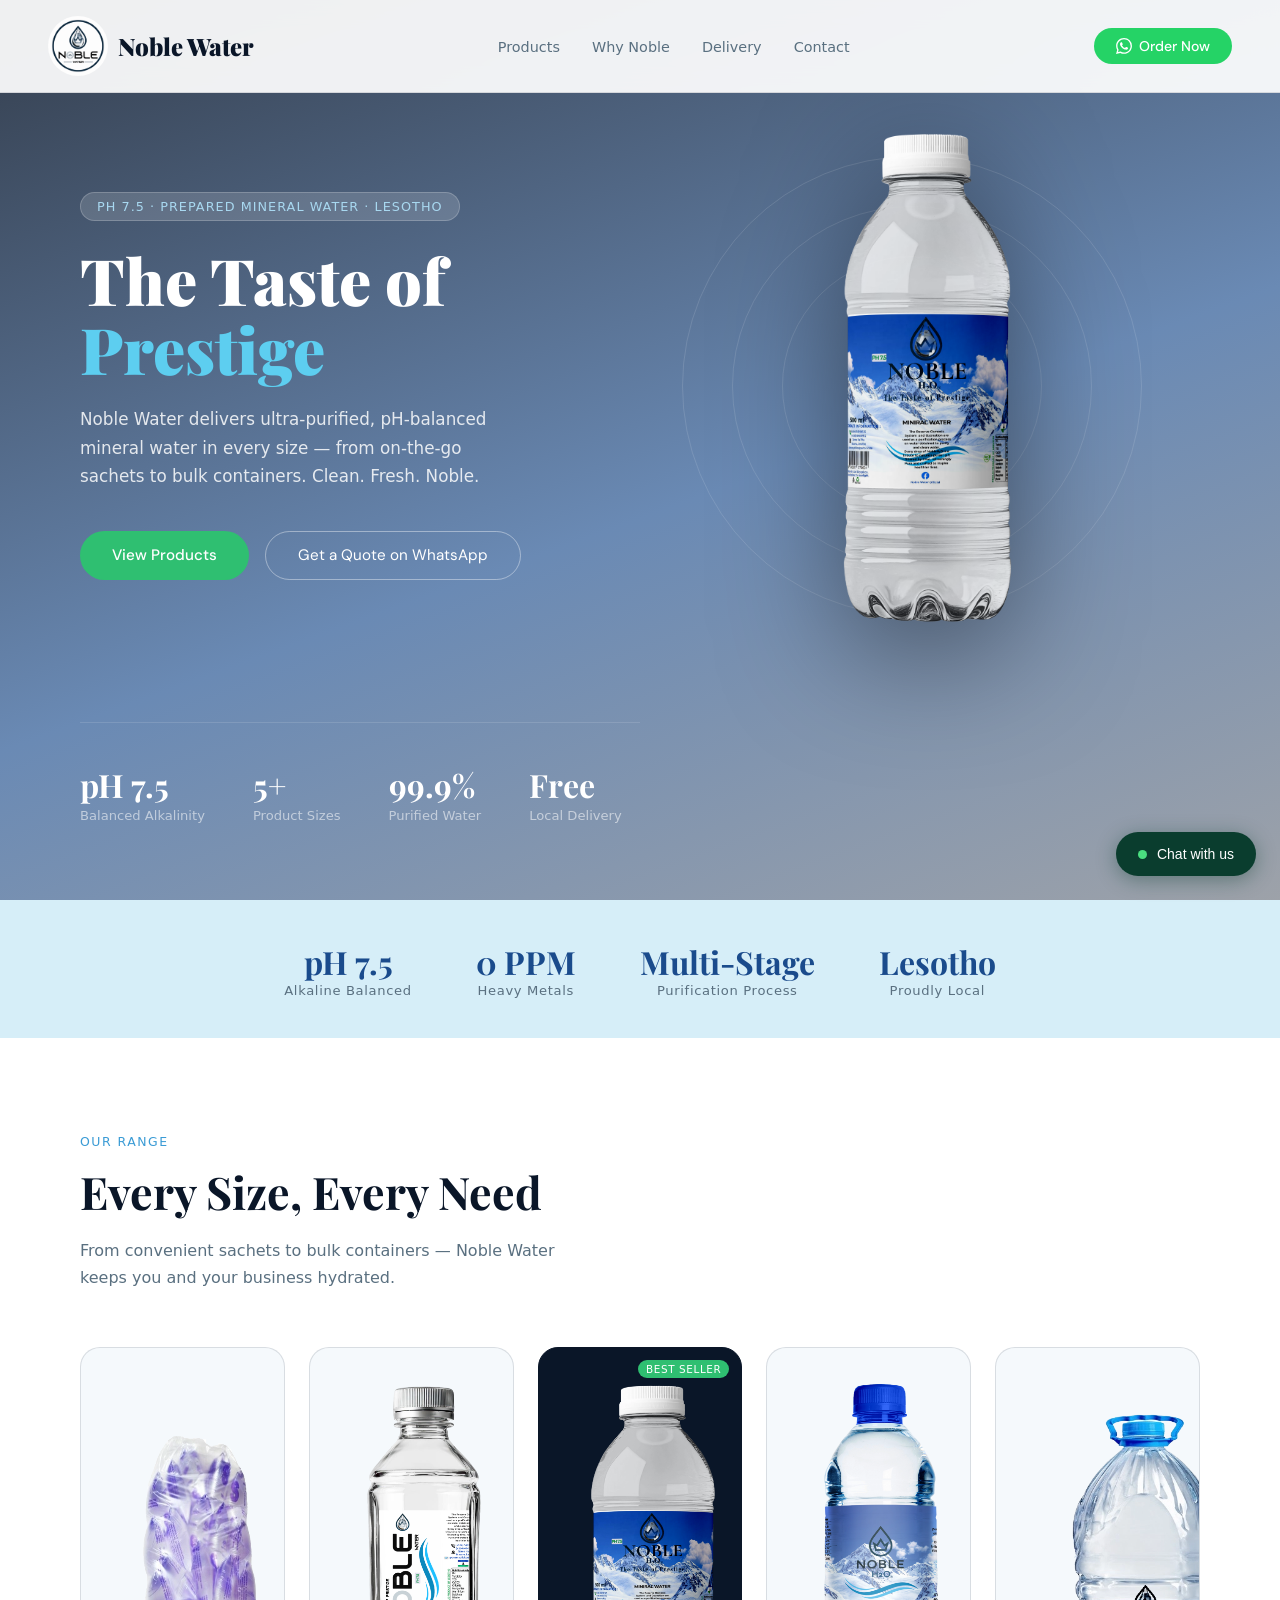
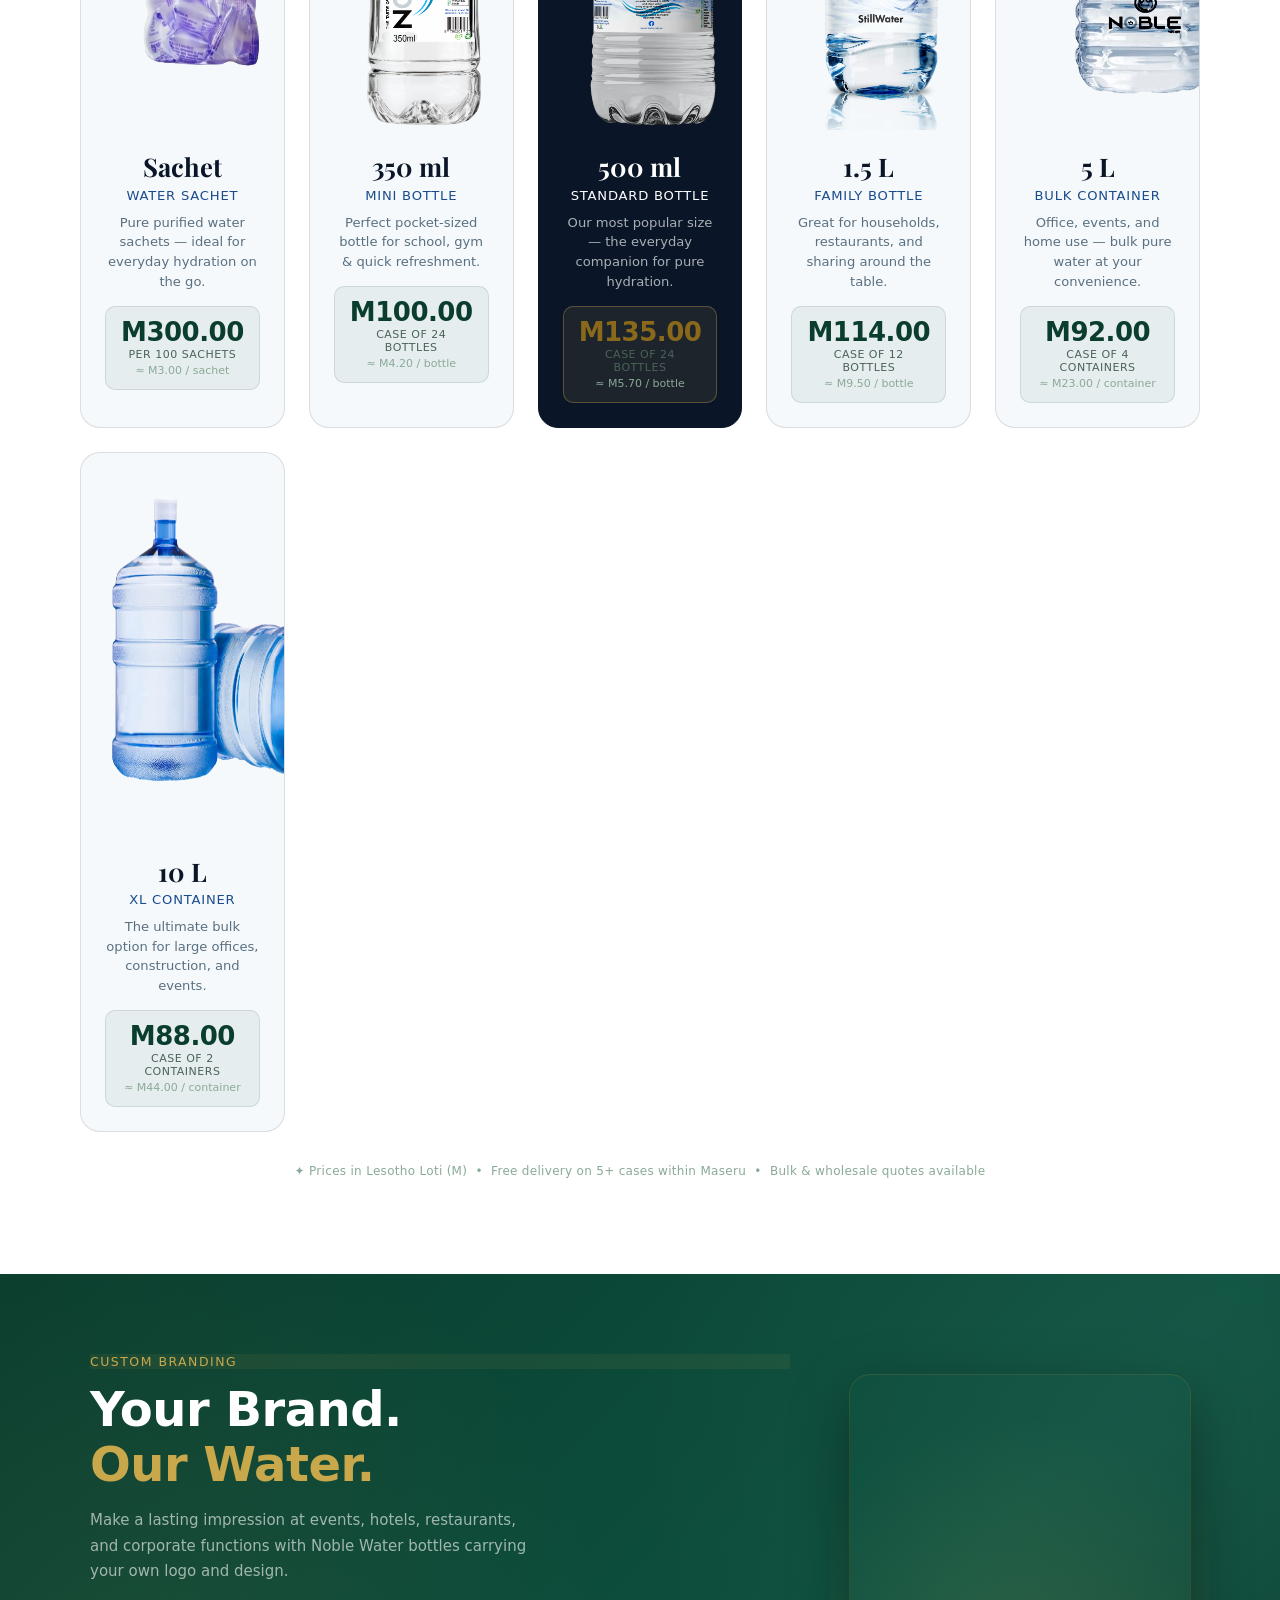
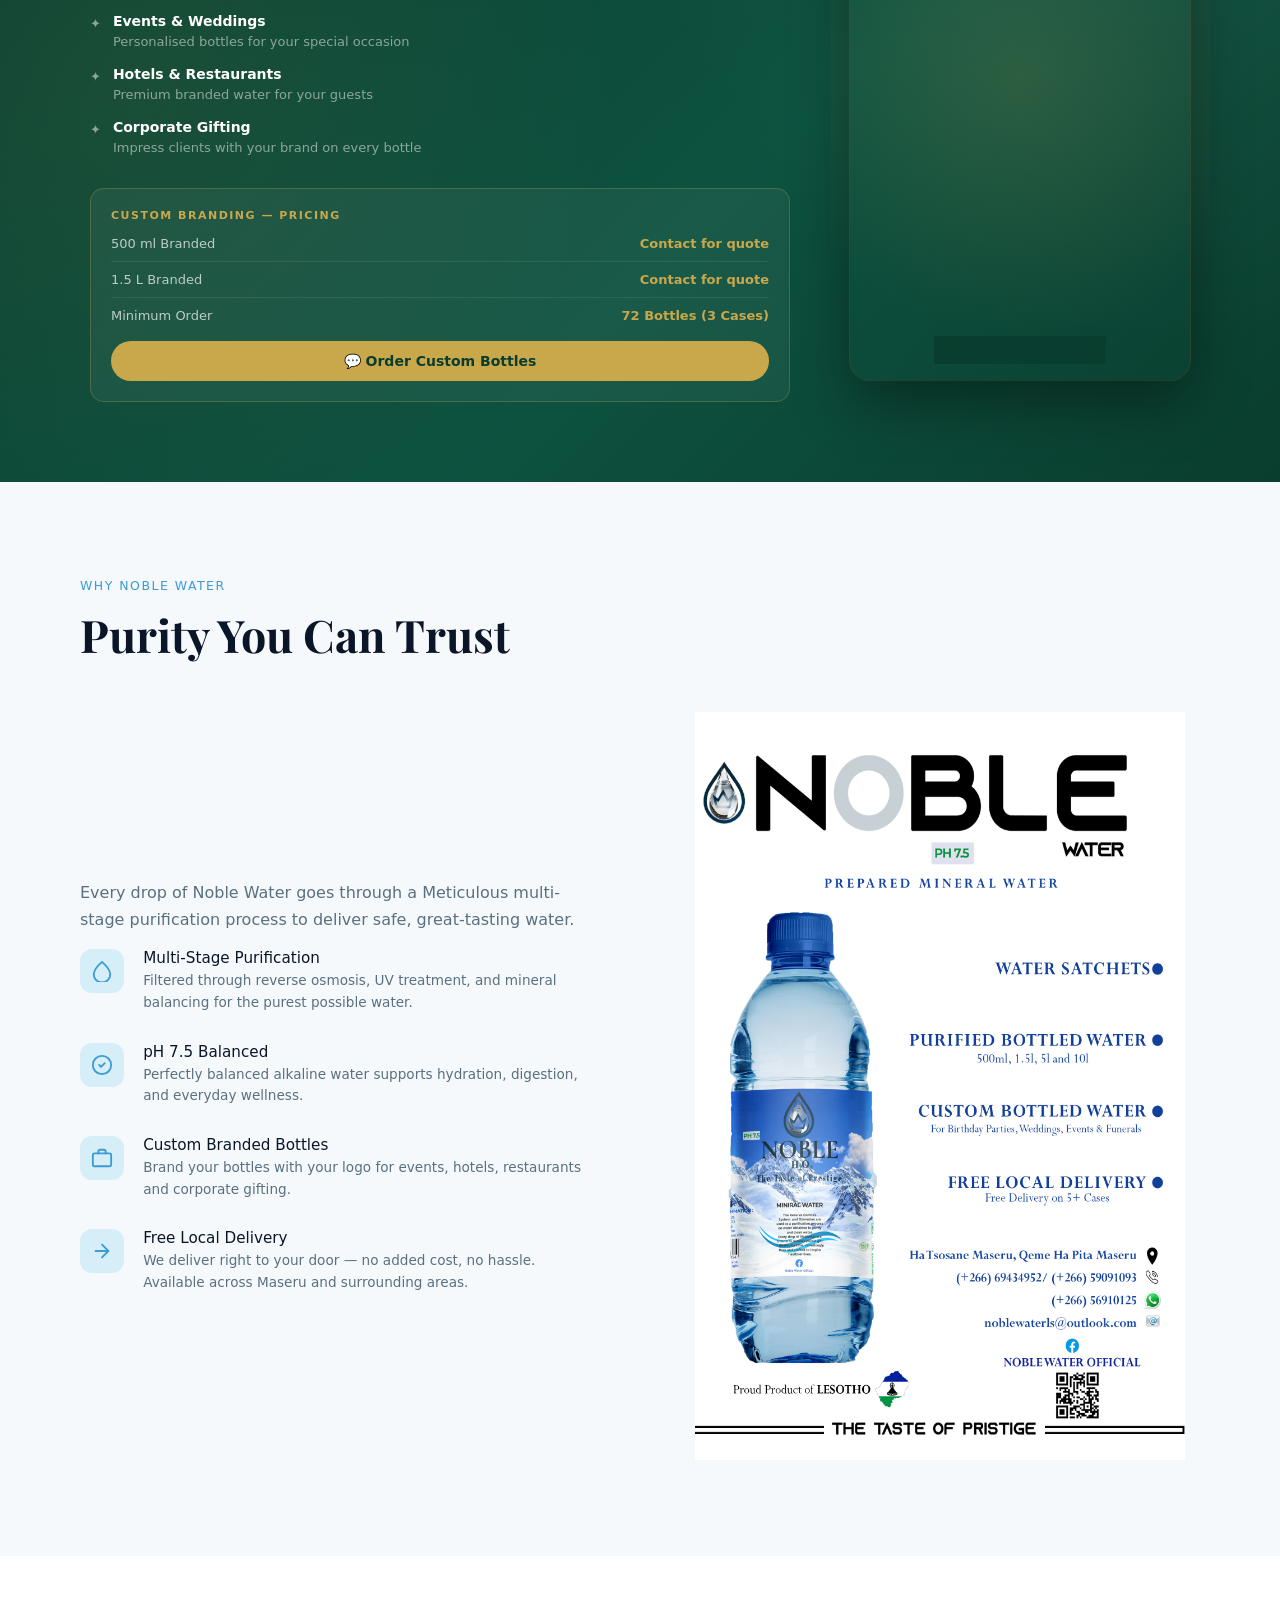
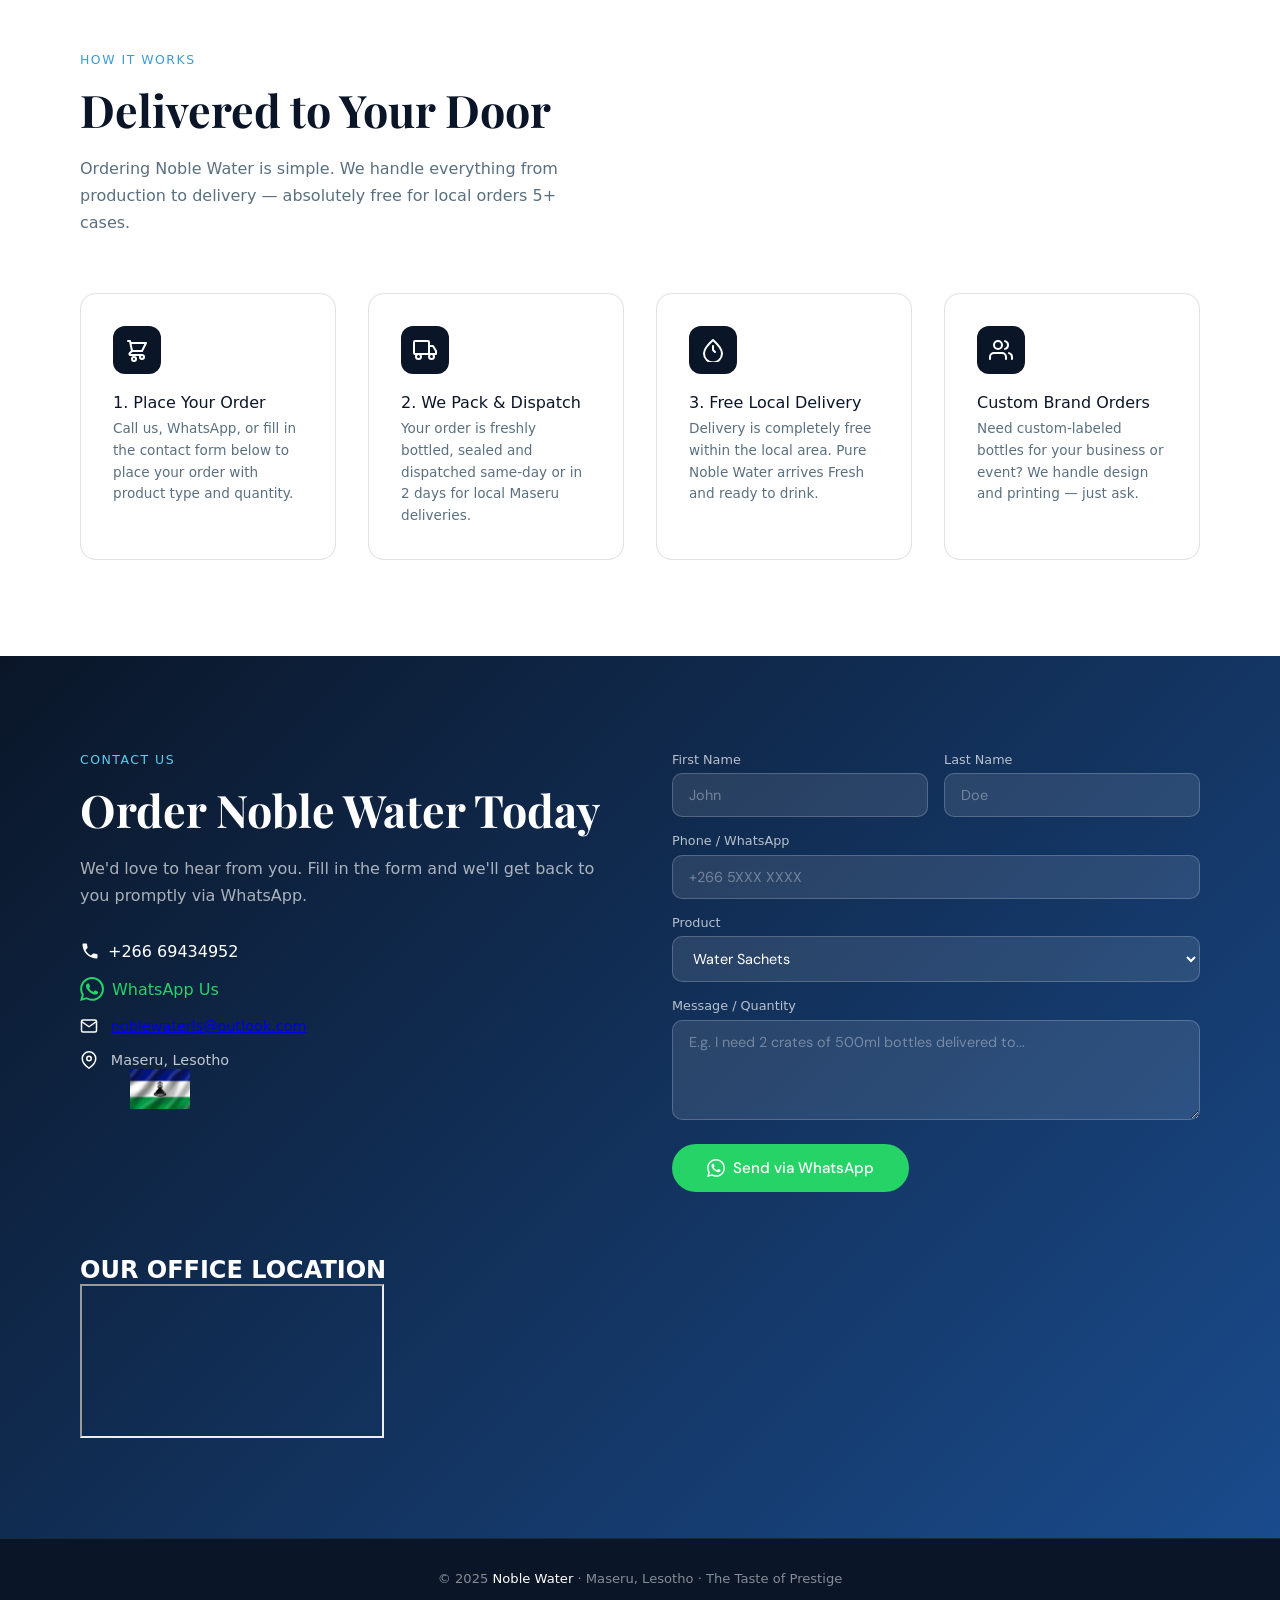
==== commit ff1deaa6: "Add files via upload" ====
--- a/index.html
+++ b/index.html
@@ -1,6 +1,6 @@
 <!DOCTYPE html>
+<head>
 <html lang="en">
-<head>
 <meta charset="UTF-8"/>
 <meta name="viewport" content="width=device-width, initial-scale=1.0"/>
 <title>Noble Water — The Taste of Prestige</title>
@@ -17,6 +17,7 @@
 }
 html{scroll-behavior:smooth}
 body{font-family:'DM Sans',sans-serif;background:var(--white);color:var(--text);overflow-x:hidden}
+
 
 /* ── EDIT MODE ── */
 .edit-bar{
@@ -299,7 +300,8 @@
   </div>
   <div class="hero-visual">
     <div class="water-rings"><div class="ring"></div><div class="ring"></div><div class="ring"></div></div>
-    <div class="bottle-svg-wrap"> <img src="floating.png" alt="Floating" style="width: 400px; height: 550px; object-fit: cover;">
+    <div class="bottle-svg-wrap"> 
+    <img src="floating.png" alt="Floating" style="width: 400px; height: 550px; object-fit: cover;">
     </div>
 </div>
         <rect x="82" y="10" width="56" height="30" rx="8" fill="#2196C9"/>
@@ -804,7 +806,7 @@
       </div>
     </div>
     <div class="features-visual">
-      <img class= "feature-visual" src= "floating.png" width="600" height="480">
+      <img class= "feature-visual" src= "Specials.jpg" width="490" height="748">
         <rect x="100" y="14" width="60" height="34" rx="10" fill="#2196C9"/>
         <rect x="107" y="48" width="46" height="14" rx="5" fill="#1A4B8C"/>
         <defs>
@@ -815,7 +817,6 @@
     </div>
   </div>
 </section>
-
 
 <!-- DELIVERY -->
 <section class="section" id="delivery">
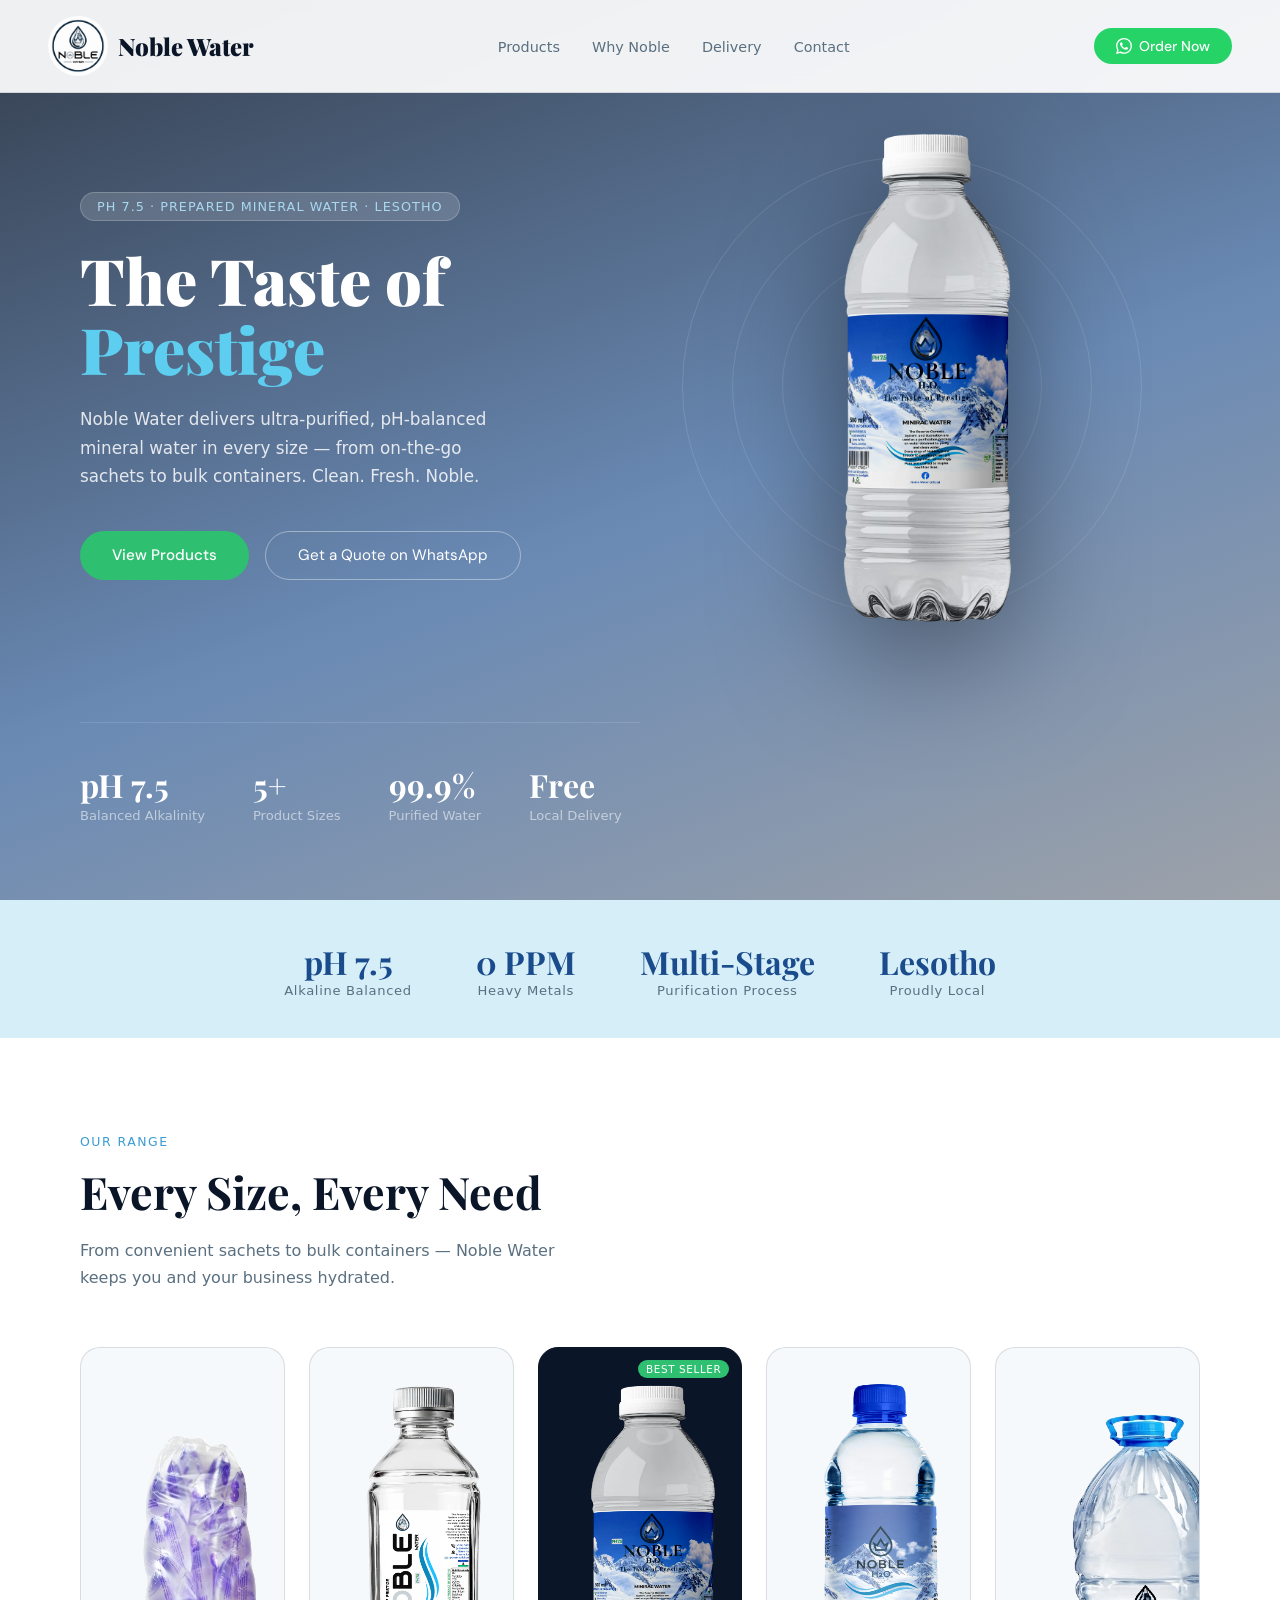
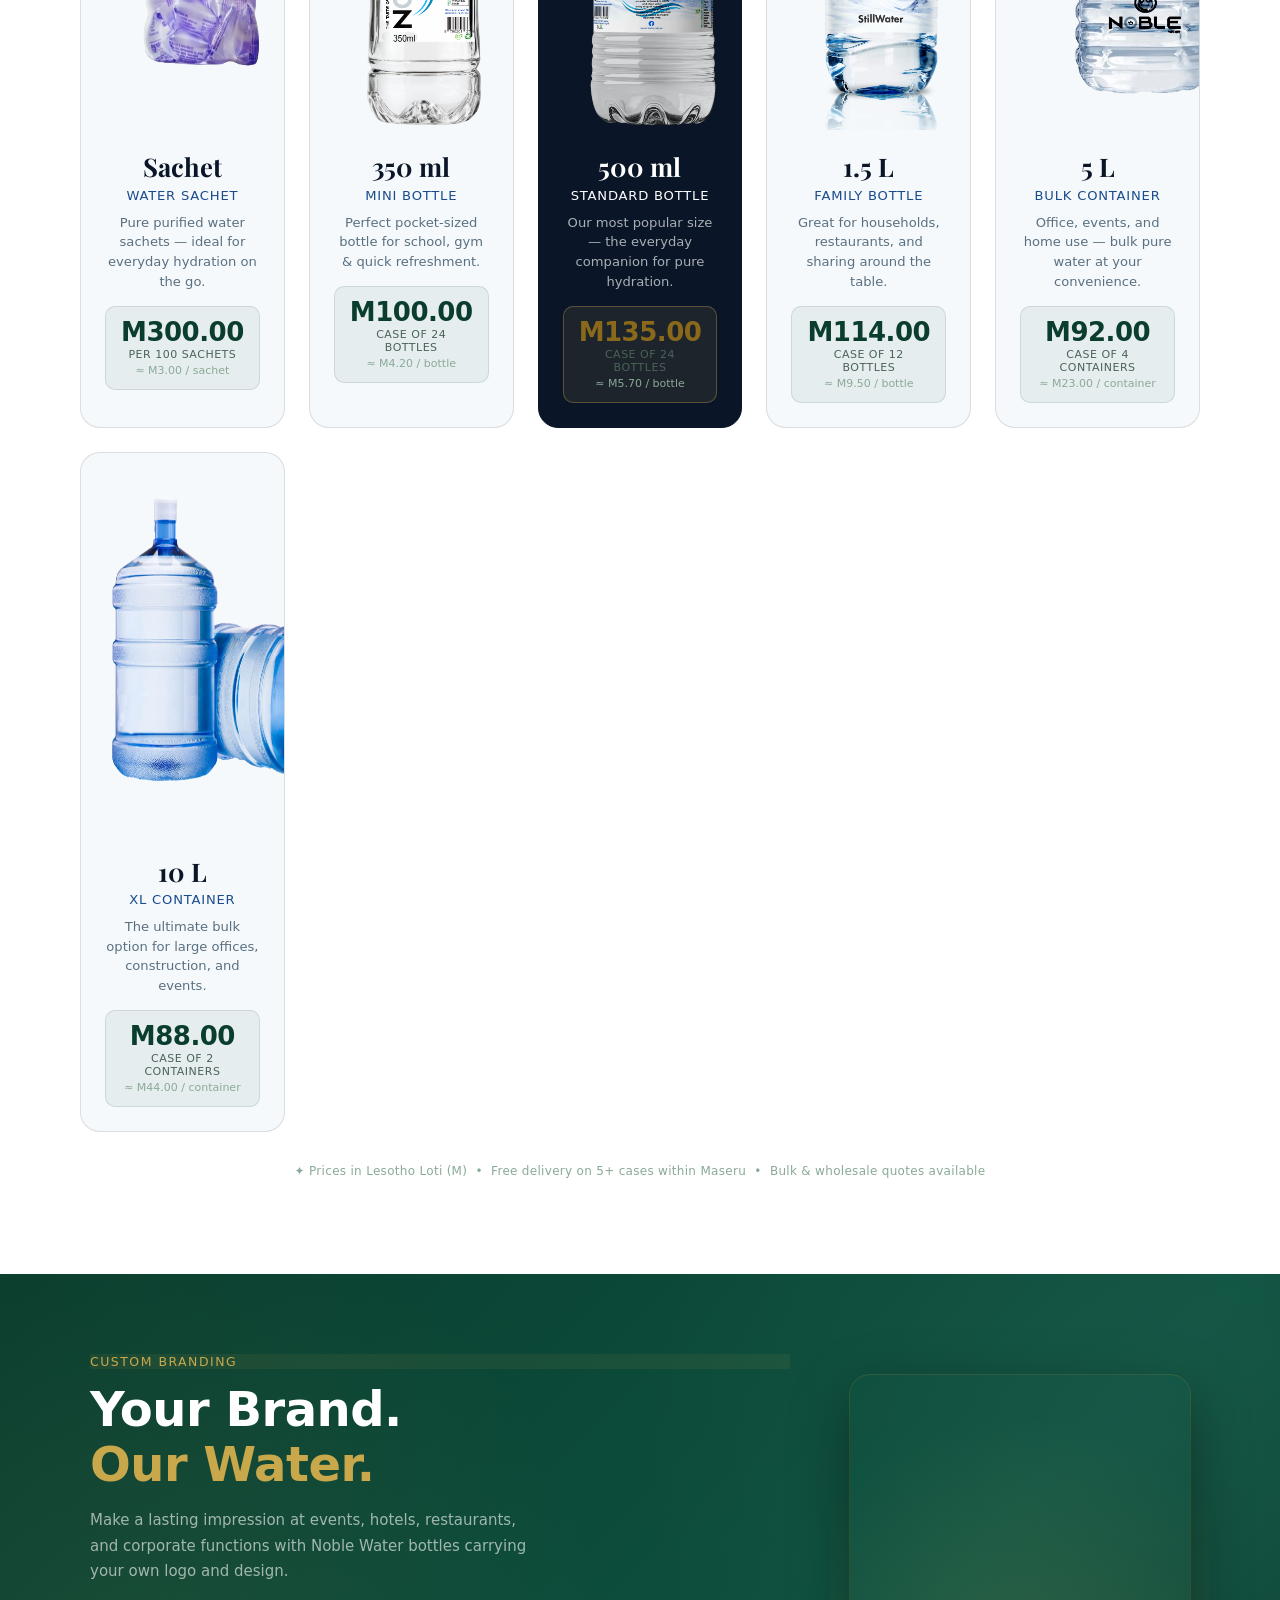
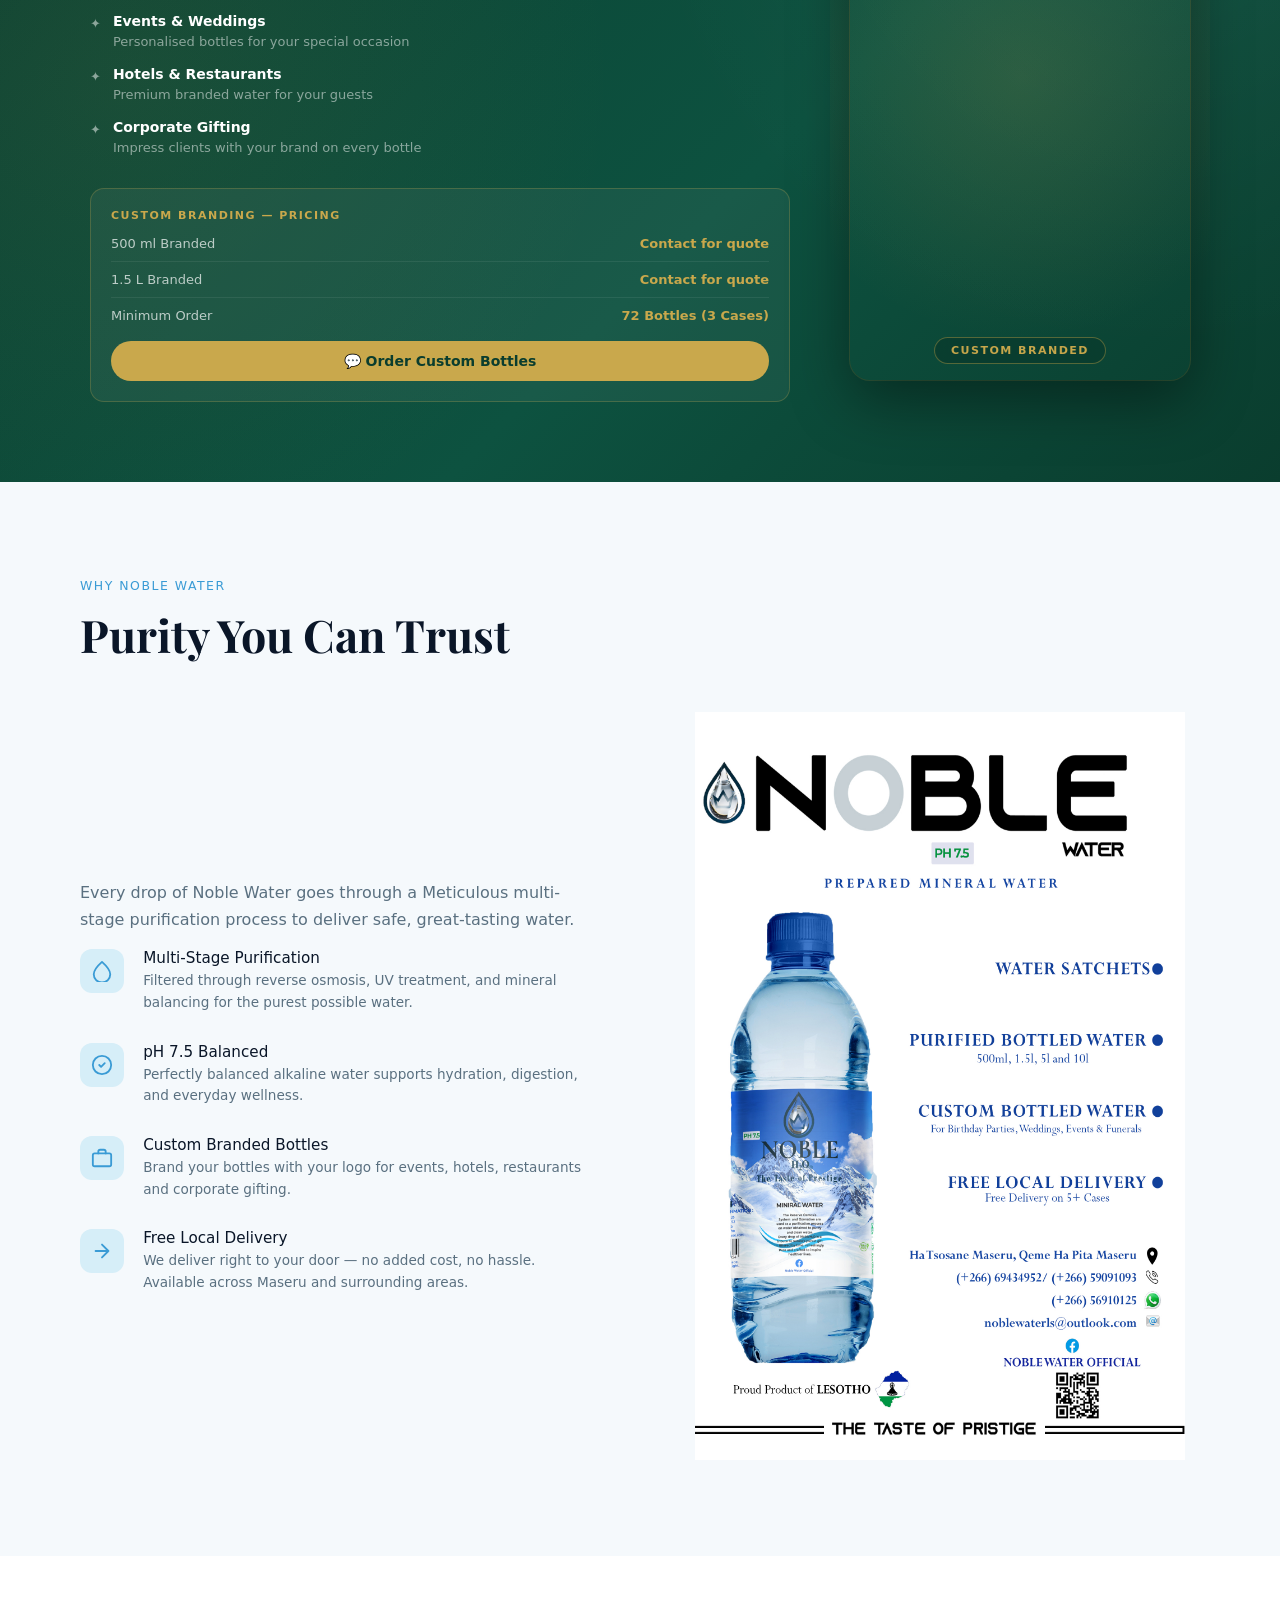
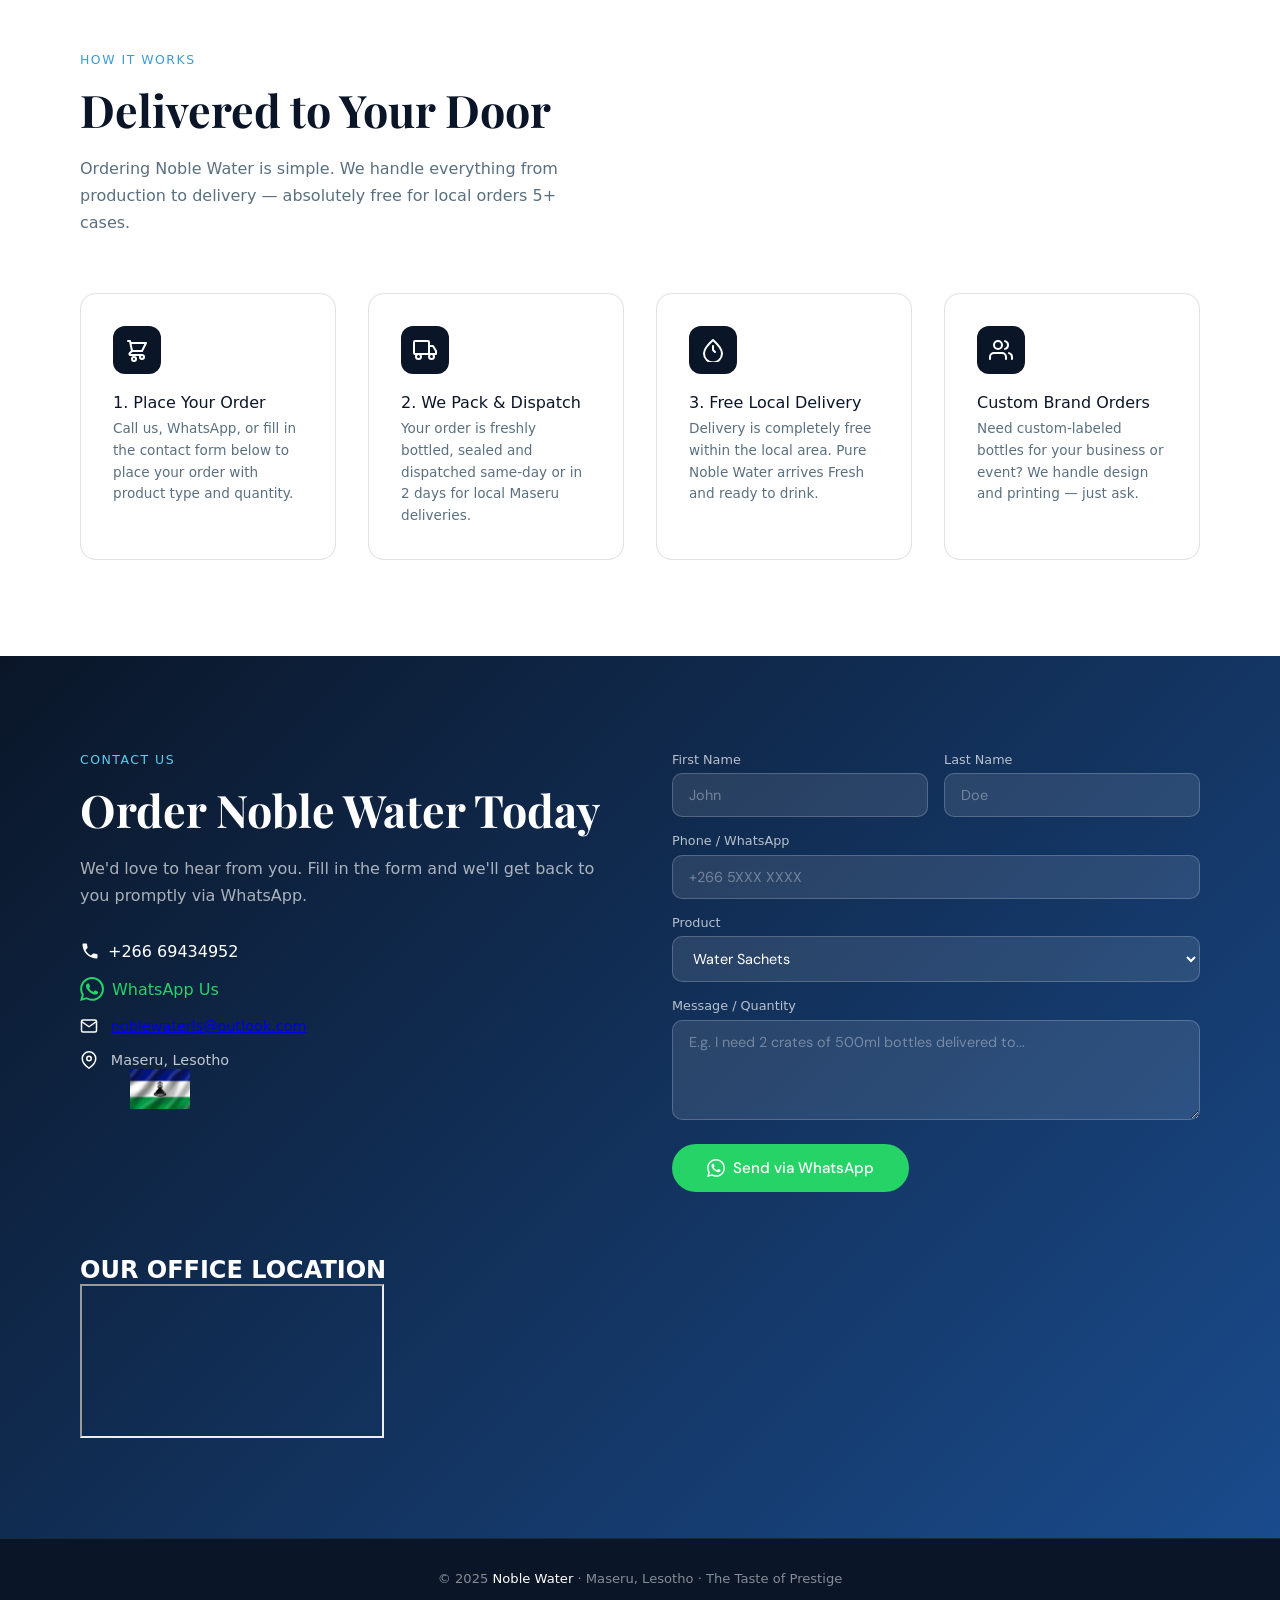
==== commit b14a74fc: "Add files via upload" ====
--- a/index.html
+++ b/index.html
@@ -281,7 +281,7 @@
     <li><a href="#delivery">Delivery</a></li>
     <li><a href="#contact">Contact</a></li>
   </ul>
-  <a class="nav-cta" href="https://wa.me/26656910125?text=Hi%20Noble%20Water!%20I%20would%20like%20to%20place%20an%20order." target="_blank">
+  <a class="nav-cta" href="https://wa.me/26656910125?text=Hi%20Noble%20Water!%20I%20would%20like%20to%20place%20an%20order." target="_blank" rel="noopener noreferrer">
     <svg width="16" height="16" viewBox="0 0 24 24" fill="white"><path d="M17.472 14.382c-.297-.149-1.758-.867-2.03-.967-.273-.099-.471-.148-.67.15-.197.297-.767.966-.94 1.164-.173.199-.347.223-.644.075-.297-.15-1.255-.463-2.39-1.475-.883-.788-1.48-1.761-1.653-2.059-.173-.297-.018-.458.13-.606.134-.133.298-.347.446-.52.149-.174.198-.298.298-.497.099-.198.05-.371-.025-.52-.075-.149-.669-1.612-.916-2.207-.242-.579-.487-.5-.669-.51-.173-.008-.371-.01-.57-.01-.198 0-.52.074-.792.372-.272.297-1.04 1.016-1.04 2.479 0 1.462 1.065 2.875 1.213 3.074.149.198 2.096 3.2 5.077 4.487.709.306 1.262.489 1.694.625.712.227 1.36.195 1.871.118.571-.085 1.758-.719 2.006-1.413.248-.694.248-1.289.173-1.413-.074-.124-.272-.198-.57-.347m-5.421 7.403h-.004a9.87 9.87 0 0 1-5.031-1.378l-.361-.214-3.741.982.998-3.648-.235-.374a9.86 9.86 0 0 1-1.51-5.26c.001-5.45 4.436-9.884 9.888-9.884 2.64 0 5.122 1.03 6.988 2.898a9.825 9.825 0 0 1 2.893 6.994c-.003 5.45-4.437 9.884-9.885 9.884m8.413-18.297A11.815 11.815 0 0 0 12.05 0C5.495 0 .16 5.335.157 11.892c0 2.096.547 4.142 1.588 5.945L.057 24l6.305-1.654a11.882 11.882 0 0 0 5.683 1.448h.005c6.554 0 11.89-5.335 11.893-11.893a11.821 11.821 0 0 0-3.48-8.413z"/></svg>
     Order Now
   </a>
@@ -295,7 +295,7 @@
     <p class="hero-sub" id="hero-sub">Noble Water delivers ultra-purified, pH-balanced mineral water in every size — from on-the-go sachets to bulk containers. Clean. Fresh. Noble.</p>
     <div class="hero-btns">
       <a class="btn-primary" href="#products">View Products</a>
-      <a class="btn-ghost" href="https://wa.me/26656910125?text=Hi%20Noble%20Water!%20I%27d%20like%20a%20quote." target="_blank">Get a Quote on WhatsApp</a>
+      <a class="btn-ghost" href="https://wa.me/26656910125?text=Hi%20Noble%20Water!%20I%27d%20like%20a%20quote." target="_blank" rel="noopener noreferrer">Get a Quote on WhatsApp</a>
     </div>
   </div>
   <div class="hero-visual">
@@ -535,8 +535,8 @@
             <span class="cp-price">72 Bottles (3 Cases)</span>
           </div>
         </div>
-        <a class="custom-cta-btn" href="https://wa.me/26656910125" target="_blank">
-          &#128172; Order Custom Bottles
+        <a class="custom-cta-btn" href="https://wa.me/26656910125" target="_blank" rel="noopener noreferrer">
+        &#128172; Order Custom Bottles
         </a>
       </div>
     </div>
@@ -843,7 +843,7 @@
     <path d="M6.62 10.79c1.44 2.83 3.76 5.14 6.59 6.59l2.2-2.2c.27-.27.67-.36 1.02-.24 1.12.37 2.33.57 3.57.57.55 0 1 .45 1 1V20c0 .55-.45 1-1 1-9.39 0-17-7.61-17-17 0-.55.45-1 1-1h3.5c.55 0 1 .45 1 1 0 1.25.2 2.45.57 3.57.11.35.03.74-.25 1.02l-2.2 2.2z"/>
   </svg> +266 69434952
 </a>
-      <a href="https://wa.me/26656910125?text=Hi,%20I'm%20interested%20in%20Noble%20Water%20products" target="_blank" style="display: inline-flex; align-items: center; gap: 8px; color: #25D366; text-decoration: none;">
+      <a href="https://wa.me/26656910125?text=Hi,%20I'm%20interested%20in%20Noble%20Water%20products" target="_blank" rel="noopener noreferrer" style="display: inline-flex; align-items: center; gap: 8px; color: #25D366; text-decoration: none;">
   <svg width="24" height="24" viewBox="0 0 24 24" fill="currentColor">
     <path d="M17.472 14.382c-.297-.149-1.758-.867-2.03-.967-.273-.099-.471-.148-.67.15-.197.297-.767.966-.94 1.164-.173.199-.347.223-.644.075-.297-.15-1.255-.463-2.39-1.475-.883-.788-1.48-1.761-1.653-2.059-.173-.297-.018-.458.13-.606.134-.133.298-.347.446-.52.149-.174.198-.298.298-.497.099-.198.05-.371-.025-.52-.075-.149-.669-1.612-.916-2.207-.242-.579-.487-.5-.669-.51-.173-.008-.371-.01-.57-.01-.198 0-.52.074-.792.372-.272.297-1.04 1.016-1.04 2.479 0 1.462 1.065 2.875 1.213 3.074.149.198 2.096 3.2 5.077 4.487.709.306 1.262.489 1.694.625.712.227 1.36.195 1.871.118.571-.085 1.758-.719 2.006-1.413.248-.694.248-1.289.173-1.413-.074-.124-.272-.198-.57-.347m-5.421 7.403h-.004a9.87 9.87 0 01-5.031-1.378l-.361-.214-3.741.982.998-3.648-.235-.374a9.86 9.86 0 01-1.51-5.26c.001-5.45 4.436-9.884 9.888-9.884 2.64 0 5.122 1.03 6.988 2.898a9.825 9.825 0 012.893 6.994c-.003 5.45-4.437 9.884-9.885 9.884m8.413-18.297A11.815 11.815 0 0012.05 0C5.495 0 .16 5.335.157 11.892c0 2.096.547 4.142 1.588 5.945L.057 24l6.305-1.654a11.882 11.882 0 005.683 1.448h.005c6.554 0 11.89-5.335 11.893-11.893a11.821 11.821 0 00-3.48-8.413z"/>
   </svg> WhatsApp Us
@@ -1075,259 +1075,8 @@
   @keyframes slideUp{from{opacity:0;transform:translateY(16px)}to{opacity:1;transform:translateY(0)}}
   #nw-panel.open{animation:slideUp 0.25s ease forwards}
 </style>
-</head>
 <body>
-
-<!-- Floating chat button -->
-<button id="nw-fab" onclick="nwToggle()" aria-label="Open Noble Water chat">
-  <span class="live-dot"></span>
-  <span id="nw-fab-label">Chat with us</span>
-</button>
-
-<!-- Chat panel -->
-<div id="nw-panel" role="dialog" aria-label="Noble Water support chat">
-  <div id="nw-header">
-    <div class="nw-logo">NW</div>
-    <div>
-      <div class="nw-hname">Noble Water Support</div>
-      <div class="nw-hstatus">&#9679; Online — replies instantly</div>
-    </div>
-    <button id="nw-close" onclick="nwToggle()" aria-label="Close chat">&#10005;</button>
-  </div>
-  <div id="nw-msgs"></div>
-  <div id="nw-qr"></div>
-  <div id="nw-inp-row">
-    <input id="nw-txt" type="text" placeholder="Ask about Noble Water..." onkeydown="if(event.key==='Enter')nwSend()" aria-label="Type your message"/>
-    <button id="nw-snd" onclick="nwSend()" aria-label="Send message">
-      <svg viewBox="0 0 24 24"><path d="M2 21l21-9L2 3v7l15 2-15 2z"/></svg>
-    </button>
-  </div>
-</div>
-
-<script>
-(function(){
-  var QA=[
-    {k:["hello","hi","hey","good morning","good day","howzit","greetings","start","sup"],
-     a:"Welcome to <b>Noble Water</b> — the taste of prestige! I'm here to help with products, pricing, delivery and orders. What can I help you with today?",
-     qr:["Our products","Pricing","Free delivery","Place an order","Contact us"]},
-
-    {k:["product","offer","range","size","what do you sell","what water","which bottle","available"],
-     a:"We offer 6 sizes of ultra-purified pH 7.5 mineral water:<br><br>&#8226; <b>Sachet</b> — on-the-go hydration<br>&#8226; <b>350 ml</b> — pocket size for school &amp; gym<br>&#8226; <b>500 ml</b> — our best-selling everyday bottle<br>&#8226; <b>1.5 L</b> — great for families &amp; restaurants<br>&#8226; <b>5 L</b> — bulk for offices &amp; events<br>&#8226; <b>10 L</b> — XL for large offices &amp; construction",
-     qr:["Sachet info","500 ml bottle","5 L bulk","10 L XL","Place an order"]},
-
-    {k:["sachet","satchet","packet"],
-     a:"Our sachets are pure purified water — ideal for everyday hydration on the go. Perfect for schools, churches, events and reselling. Would you like to place a bulk sachet order?",
-     qr:["Place an order","Pricing","Delivery info"]},
-
-    {k:["350","350ml","mini","pocket"],
-     a:" Our 350 ml mini bottle is the perfect pocket-sized companion for school, the gym, or a quick refreshment. Lightweight and easy to carry.",
-     qr:["Place an order","Pricing","Best seller"]},
-
-    {k:["500","500ml","standard","best seller","popular","most popular"],
-     a:"The 500 ml Standard Bottle is our <b>best seller</b> and everyday hydration companion — perfectly sized, clean and refreshing. Most of our individual customers choose this one!",
-     qr:["Place an order","Pricing","Other sizes"]},
-
-    {k:["1.5","1.5l","family","household","restaurant"],
-     a:"Our 1.5 L Family Bottle is great for households, restaurants, and sharing around the table. Many restaurant partners order these regularly with free delivery.",
-     qr:["Place an order","Restaurant orders","Delivery info"]},
-
-    {k:["5 l","5l","5 liter","5 litre","bulk","office","events"],
-     a:"The 5 L Bulk Container is perfect for offices, events, and home use. We offer free delivery for bulk orders of 5+ cases — great value for high-volume hydration.",
-     qr:["Place an order","10 L XL","Delivery info","Pricing"]},
-
-    {k:["10 l","10l","10 liter","10 litre","xl","large","construction","big"],
-     a:"The 10 L XL Container is our largest option — ideal for large offices, construction sites, and big events. Maximum hydration at maximum value.",
-     qr:["Place an order","Pricing","Delivery info"]},
-
-    {k:["price","cost","how much","pricing","rate","charge","fee","afford"],
-     a:"Our pricing is competitive and tailored to your order size. For the latest prices and bulk discounts, please check our Product page or reach out directly:<br><br>&#8226; <b>WhatsApp:</b> +266 56910125<br>&#8226; <b>Call:</b> +266 69434952<br>&#8226; <b>Email:</b> noblewaterls@outlook.com<br><br>We'll give you the best deal for your volume!",
-     qr:["WhatsApp order","Bulk discount","Place an order"]},
-
-    {k:["wholesale","bulk price","bulk discount","bulk order","bulk pricing","minimum order","minimum quantity"],
-     a:"Yes! We offer wholesale and bulk pricing for large orders. The more you order, the better the price. Contact us on WhatsApp at <b>+266 56910125</b> for a custom bulk quote.",
-     qr:["WhatsApp order","Call us","Delivery info"]},
-
-    {k:["discount","deal","offer","cheaper","reduce","negotiable","special"],
-     a:"We offer discounts for regular customers, large bulk orders, and institutional clients like schools, hospitals and offices. WhatsApp us at <b>+266 56910125</b> to discuss your needs.",
-     qr:["WhatsApp order","Bulk order","Place an order"]},
-
-    {k:["deliver","delivery","shipping","ship","dispatch","area","where do you deliver","maseru","surrounding"],
-     a:"We offer <b>free local delivery</b> across Maseru and surrounding areas for orders of 5+ cases. Your order is freshly bottled, sealed and dispatched same-day or within 2 business days.",
-     qr:["How to order","Place an order","Contact us"]},
-
-    {k:["free delivery","no delivery charge","delivery free","cost of delivery"],
-     a:"Yes! Delivery is <b>completely free</b> within Maseru and surrounding areas for orders of 5+ cases. Pure Noble Water arrives fresh at your door — no hidden charges.",
-     qr:["Place an order","How to order"]},
-
-    {k:["how long","delivery time","how fast","same day","2 days","when will","how soon"],
-     a:"We dispatch same-day or within 2 business days for local Maseru orders. Once dispatched, your Noble Water arrives fresh and ready to drink.",
-     qr:["Place an order","Delivery area","Contact us"]},
-
-    {k:["order","how to order","how do i order","buy","purchase","get water","want water"],
-     a:"Ordering is simple! You can:<br><br>1. <b>WhatsApp us</b> at +266 56910125<br>2. <b>Call us</b> at +266 69434952<br>3. <b>Fill the contact form</b> on our website<br>4. <b>Email us</b> at noblewaterls@outlook.com<br><br>Just tell us which product and quantity you need — we handle the rest!",
-     qr:["WhatsApp order","Call us","Custom branded bottles"]},
-
-    {k:["whatsapp","whats app","wa","chat order"],
-     a:"WhatsApp us directly at <b>+266 56910125</b> to place your order, get a quote, or ask any questions. We respond quickly!",
-     qr:["Place an order","Get a quote","Custom branding"]},
-
-    {k:["recurring","regular","weekly","monthly","subscription","standing order"],
-     a:"Absolutely! Many of our clients set up regular weekly or monthly delivery schedules. Contact us on WhatsApp <b>+266 56910125</b> and we'll arrange a standing order that suits you.",
-     qr:["WhatsApp order","Bulk pricing","Contact us"]},
-
-    {k:["custom","branded","logo","label","my brand","corporate gift","event bottle","hotel","gifting"],
-     a:"Yes! We offer <b>custom branded bottles</b> with your logo — perfect for events, hotels, restaurants, and corporate gifting. We handle both design and printing. Just reach out and tell us your vision!",
-     qr:["Custom branding inquiry","How many for custom?","Contact us"]},
-
-    {k:["minimum","minimum order custom","minimum branding","how many custom"],
-     a:"Minimum quantities for custom branded bottles depend on the bottle size chosen. Contact us on WhatsApp <b>+266 56910125</b> or email noblewaterls@outlook.com for exact minimums and pricing.",
-     qr:["WhatsApp order","Custom branded bottles","Contact us"]},
-
-    {k:["design","my logo","who designs","bring my logo","design custom","artwork"],
-     a:"We handle the design and printing for custom orders! If you have an existing logo, just send it to us and we'll incorporate it. Our team ensures your brand looks great on the bottle.",
-     qr:["Custom branding inquiry","WhatsApp order","Contact us"]},
-
-    {k:["payment","how to pay","pay","mobile money","mpesa","ecocash","cash","invoice","account"],
-     a:"We accept various payment methods including cash on delivery and mobile money. Corporate clients may arrange payment on account/invoice. Contact us at <b>+266 56910125</b> for details.",
-     qr:["Place an order","Contact us","WhatsApp order"]},
-
-    {k:["ph","alkaline","7.5","balanced","alkalinity","alkaline water"],
-     a:"Noble Water has a perfectly balanced pH of <b>7.5</b> — slightly alkaline, which supports hydration, digestion, and everyday wellness. Clean, fresh and great for your body.",
-     qr:["Purification process","Water quality","Place an order"]},
-
-    {k:["purif","reverse osmosis","uv","treatment","how is it made","process","filtration","filter","stage"],
-     a:"Every drop of Noble Water goes through a rigorous <b>multi-stage purification process</b>:<br><br>&#8226; Reverse osmosis filtration<br>&#8226; UV treatment<br>&#8226; Mineral balancing<br><br>Result: 0 PPM heavy metals, 99.9% pure, pH-balanced water.",
-     qr:["pH info","Safe for babies?","Place an order"]},
-
-    {k:["safe","quality","heavy metal","ppm","clean","pure","trust","certified"],
-     a:"Noble Water is <b>99.9% purified</b> with 0 PPM heavy metals. Our multi-stage purification — reverse osmosis, UV treatment, and mineral balancing — ensures every bottle is safe and great-tasting.",
-     qr:["Purification process","pH info","Place an order"]},
-
-    {k:["baby","babies","infant","child","kids","safe for baby","toddler"],
-     a:"Noble Water is ultra-purified with 0 PPM heavy metals and pH 7.5 — a great choice for the whole family. As always, consult your paediatrician for specific infant dietary guidance.",
-     qr:["Water quality","pH info","Place an order"]},
-
-    {k:["gym","sport","athlete","exercise","workout","fitness","active"],
-     a:"Our 350 ml and 500 ml bottles are perfect for the gym and sports — lightweight, pure and refreshing. The pH 7.5 balance supports optimal hydration during exercise.",
-     qr:["350 ml bottle","500 ml bottle","Place an order"]},
-
-    {k:["cook","cooking","food","kitchen","tea","coffee"],
-     a:"Yes! Noble Water's purity and balanced pH make it excellent for cooking, tea, coffee, and any food preparation where water quality matters.",
-     qr:["Water quality","Place an order"]},
-
-    {k:["elderly","old people","senior","health benefit","health"],
-     a:"Noble Water's 0 PPM heavy metals and pH 7.5 balance make it a healthy choice for people of all ages, including the elderly. Clean, mineral-balanced water supports everyday wellness.",
-     qr:["Water quality","Place an order","Delivery info"]},
-
-    {k:["corporate","office supply","offices","institution","hospital","school supply","company","business"],
-     a:"We supply offices, corporations, schools, hospitals and institutions across Maseru. We offer bulk pricing, regular delivery schedules, and custom branded options for corporate clients.",
-     qr:["Bulk pricing","Custom branding","WhatsApp order"]},
-
-    {k:["restaurant","hotel","catering","hospitality","lodge"],
-     a:"Noble Water is a popular choice for restaurants, hotels and catering businesses. We offer the 1.5 L family bottle and custom branded options with reliable free delivery. Many hospitality clients have standing orders.",
-     qr:["Custom branding","1.5 L bottle","Place an order"]},
-
-    {k:["event","function","party","conference","wedding","occasion"],
-     a:"Noble Water is perfect for events! We supply sachets, bottles, and bulk containers for conferences, weddings, parties and corporate functions. Custom branded bottles for events are also available.",
-     qr:["Custom branding","Bulk order","Place an order"]},
-
-    {k:["where","location","office","address","based","find you","lesotho","maseru"],
-     a:"Noble Water is proudly based in <b>Maseru, Lesotho</b>. We serve Maseru and surrounding areas with free local delivery.",
-     qr:["Contact us","Delivery area","Place an order"]},
-
-    {k:["local","lesotho brand","proudly local","made in lesotho","lesotho product"],
-     a:"Yes! Noble Water is a <b>proudly local Lesotho brand</b> based in Maseru. We produce our water right here and deliver across the region. Supporting local never tasted this good!",
-     qr:["Our products","Place an order","Contact us"]},
-
-    {k:["contact","reach","phone","call","email","get in touch","speak"],
-     a:"You can reach Noble Water through any of these channels:<br><br>&#8226; <b>WhatsApp:</b> +266 56910125<br>&#8226; <b>Call:</b> +266 69434952<br>&#8226; <b>Email:</b> noblewaterls@outlook.com<br>&#8226; <b>Location:</b> Maseru, Lesotho",
-     qr:["WhatsApp order","Place an order","Our products"]},
-  ];
-
-  var DEFAULT_QR=["Our products","Pricing","Free delivery","Custom branding","Contact us"];
-
-  function getReply(msg){
-    var lc=msg.toLowerCase();
-    for(var i=0;i<QA.length;i++){
-      var qa=QA[i];
-      for(var j=0;j<qa.k.length;j++){
-        if(lc.indexOf(qa.k[j])>-1) return qa;
-      }
-    }
-    return{a:"Thanks for your message! For the quickest response, please WhatsApp us at <b>+266 56910125</b> or call <b>+266 69434952</b>. We're happy to help!",qr:DEFAULT_QR};
-  }
-
-  var isOpen=false;
-  window.nwToggle=function(){
-    isOpen=!isOpen;
-    var panel=document.getElementById('nw-panel');
-    var label=document.getElementById('nw-fab-label');
-    if(isOpen){
-      panel.style.display='flex';
-      panel.classList.add('open');
-      label.textContent='Close chat';
-      if(document.getElementById('nw-msgs').children.length===0){
-        setTimeout(function(){
-          addBot("Welcome to <b>Noble Water</b> — the taste of prestige! I'm here to help with products, pricing, delivery and orders. What would you like to know?");
-          setQR(DEFAULT_QR);
-        },350);
-      }
-    } else {
-      panel.style.display='none';
-      panel.classList.remove('open');
-      label.textContent='Chat with us';
-    }
-  };
-
-  function addBot(html){
-    var w=document.getElementById('nw-msgs');
-    var d=document.createElement('div');
-    d.className='nw-msg bot';
-    d.innerHTML='<div class="nw-av">NW</div><div class="nw-bubble">'+html+'</div>';
-    w.appendChild(d);w.scrollTop=w.scrollHeight;
-  }
-  function addUser(txt){
-    var w=document.getElementById('nw-msgs');
-    var d=document.createElement('div');
-    d.className='nw-msg user';
-    d.innerHTML='<div class="nw-bubble">'+escHtml(txt)+'</div>';
-    w.appendChild(d);w.scrollTop=w.scrollHeight;
-  }
-  function escHtml(s){return s.replace(/&/g,'&amp;').replace(/</g,'&lt;').replace(/>/g,'&gt;')}
-  function showTyping(){
-    var w=document.getElementById('nw-msgs');
-    var d=document.createElement('div');
-    d.className='nw-msg bot';d.id='nw-typ';
-    d.innerHTML='<div class="nw-av">NW</div><div class="nw-bubble"><div class="nw-typing"><span></span><span></span><span></span></div></div>';
-    w.appendChild(d);w.scrollTop=w.scrollHeight;
-  }
-  function hideTyping(){var t=document.getElementById('nw-typ');if(t)t.remove();}
-  function setQR(items){
-    var r=document.getElementById('nw-qr');r.innerHTML='';
-    (items||DEFAULT_QR).forEach(function(label){
-      var b=document.createElement('button');
-      b.className='nw-qr-btn';b.textContent=label;
-      b.onclick=function(){dispatch(label);};
-      r.appendChild(b);
-    });
-  }
-  window.nwSend=function(){
-    var i=document.getElementById('nw-txt');
-    var v=i.value.trim();if(!v)return;
-    i.value='';dispatch(v);
-  };
-  function dispatch(txt){
-    addUser(txt);
-    document.getElementById('nw-qr').innerHTML='';
-    showTyping();
-    setTimeout(function(){
-      hideTyping();
-      var r=getReply(txt);
-      addBot(r.a);
-      setQR(r.qr);
-    },800+Math.random()*400);
-  }
-})();
+<script async src="https://asyntai.com/static/js/chat-widget.js" data-asyntai-id="asyntai_5443bd74016d"></script>
 </script>
 </body>
-</html>
+</html>
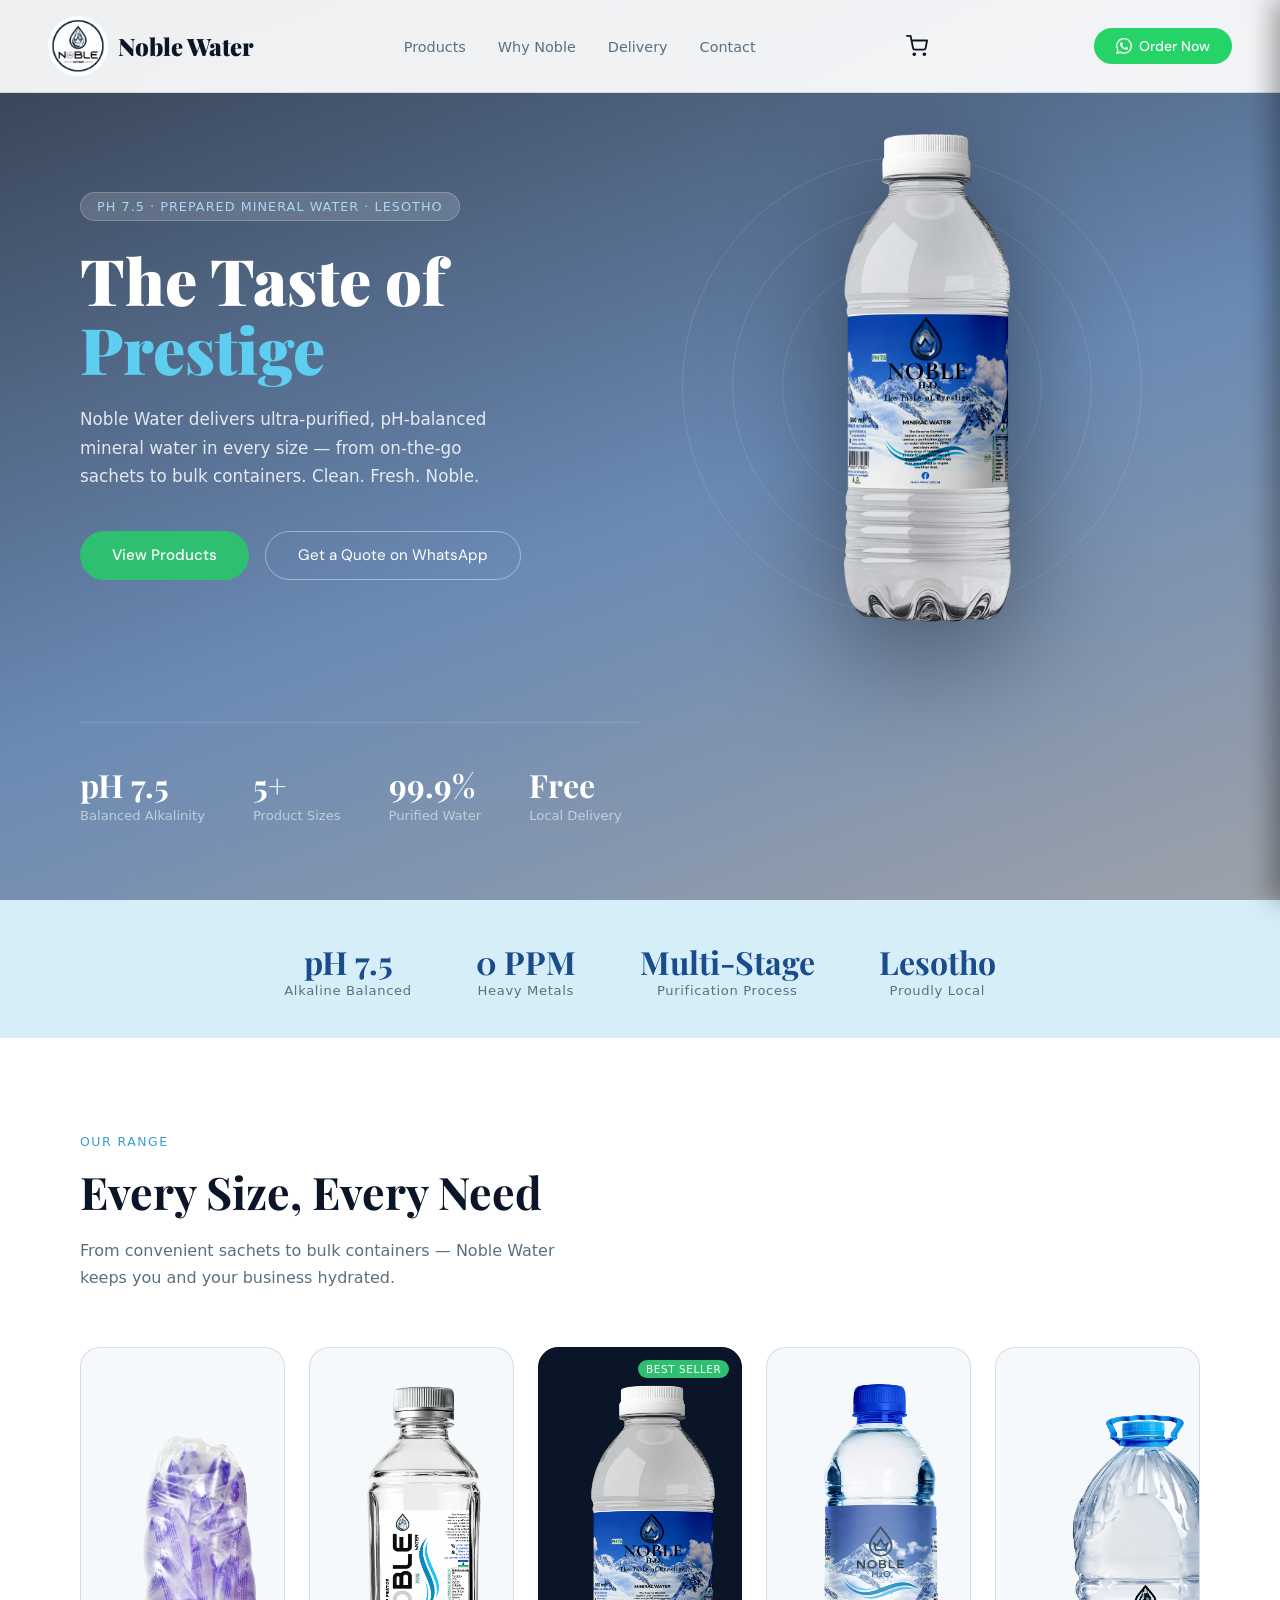
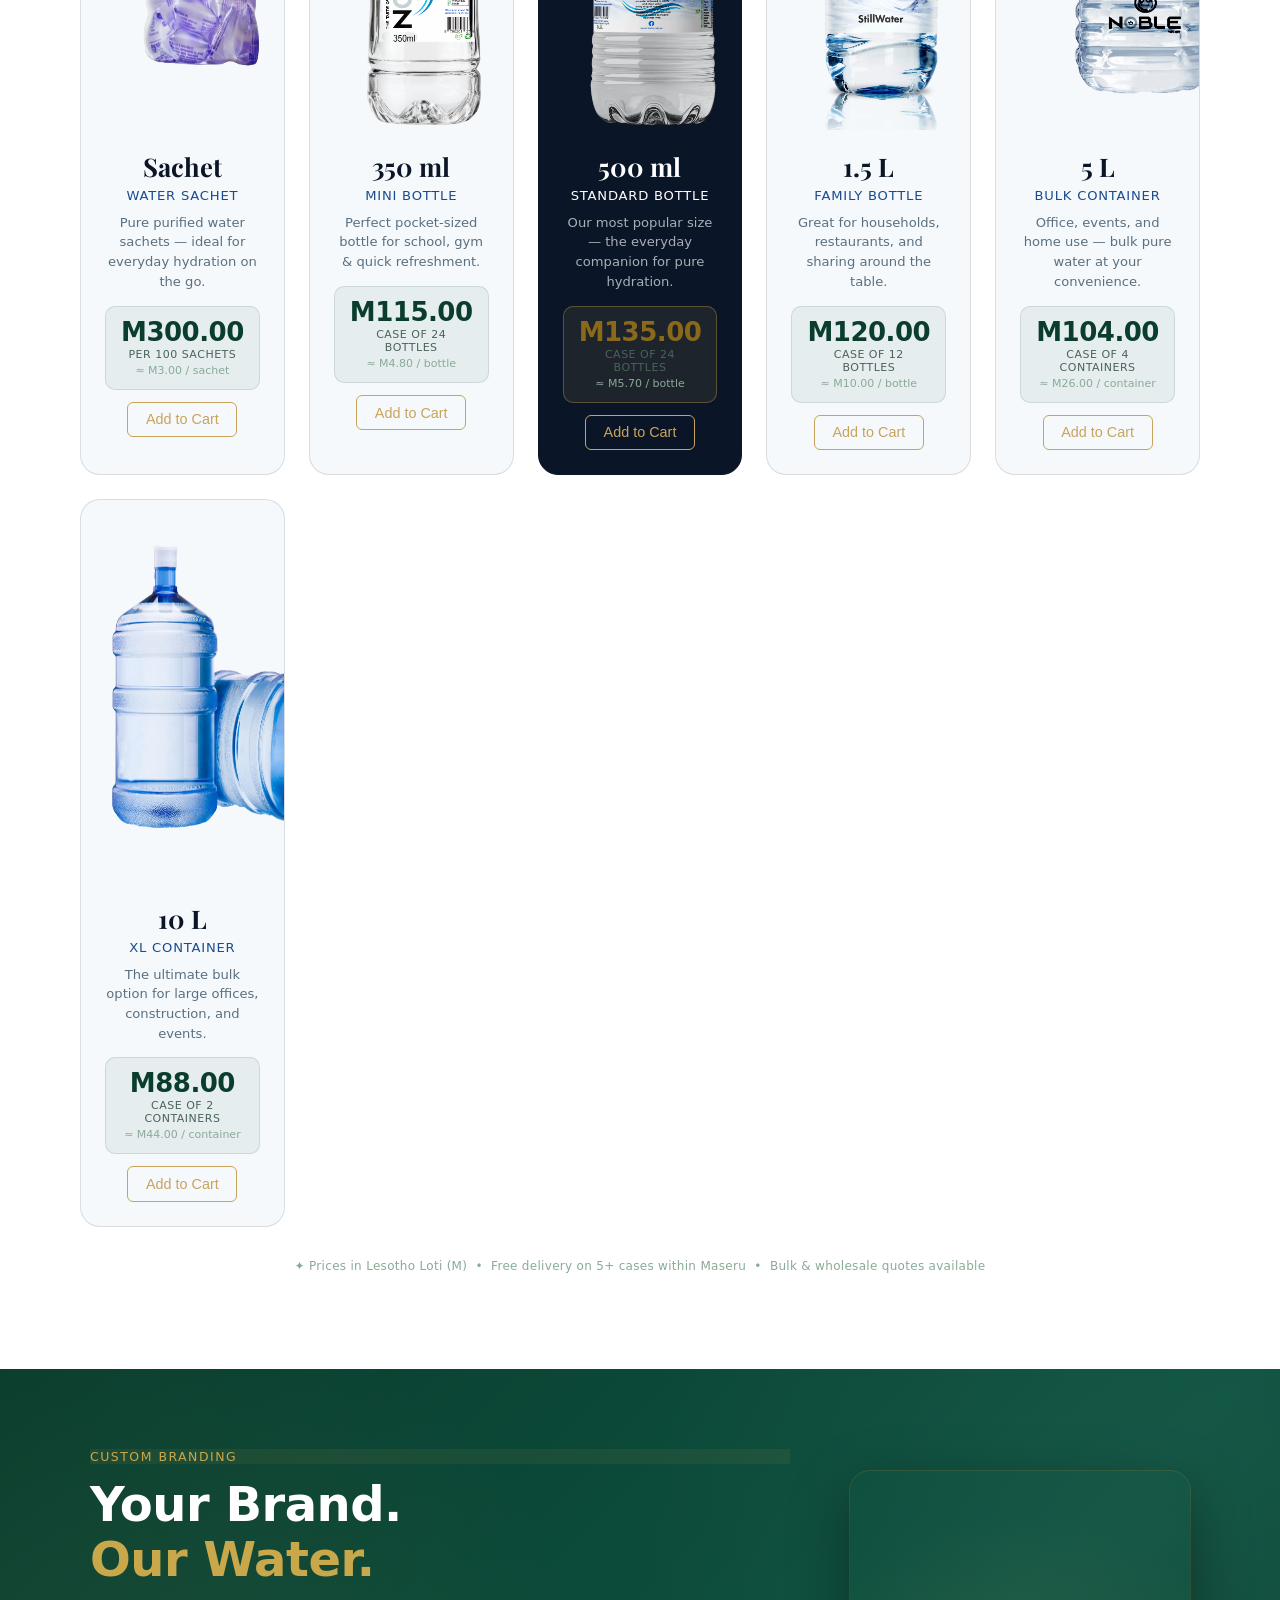
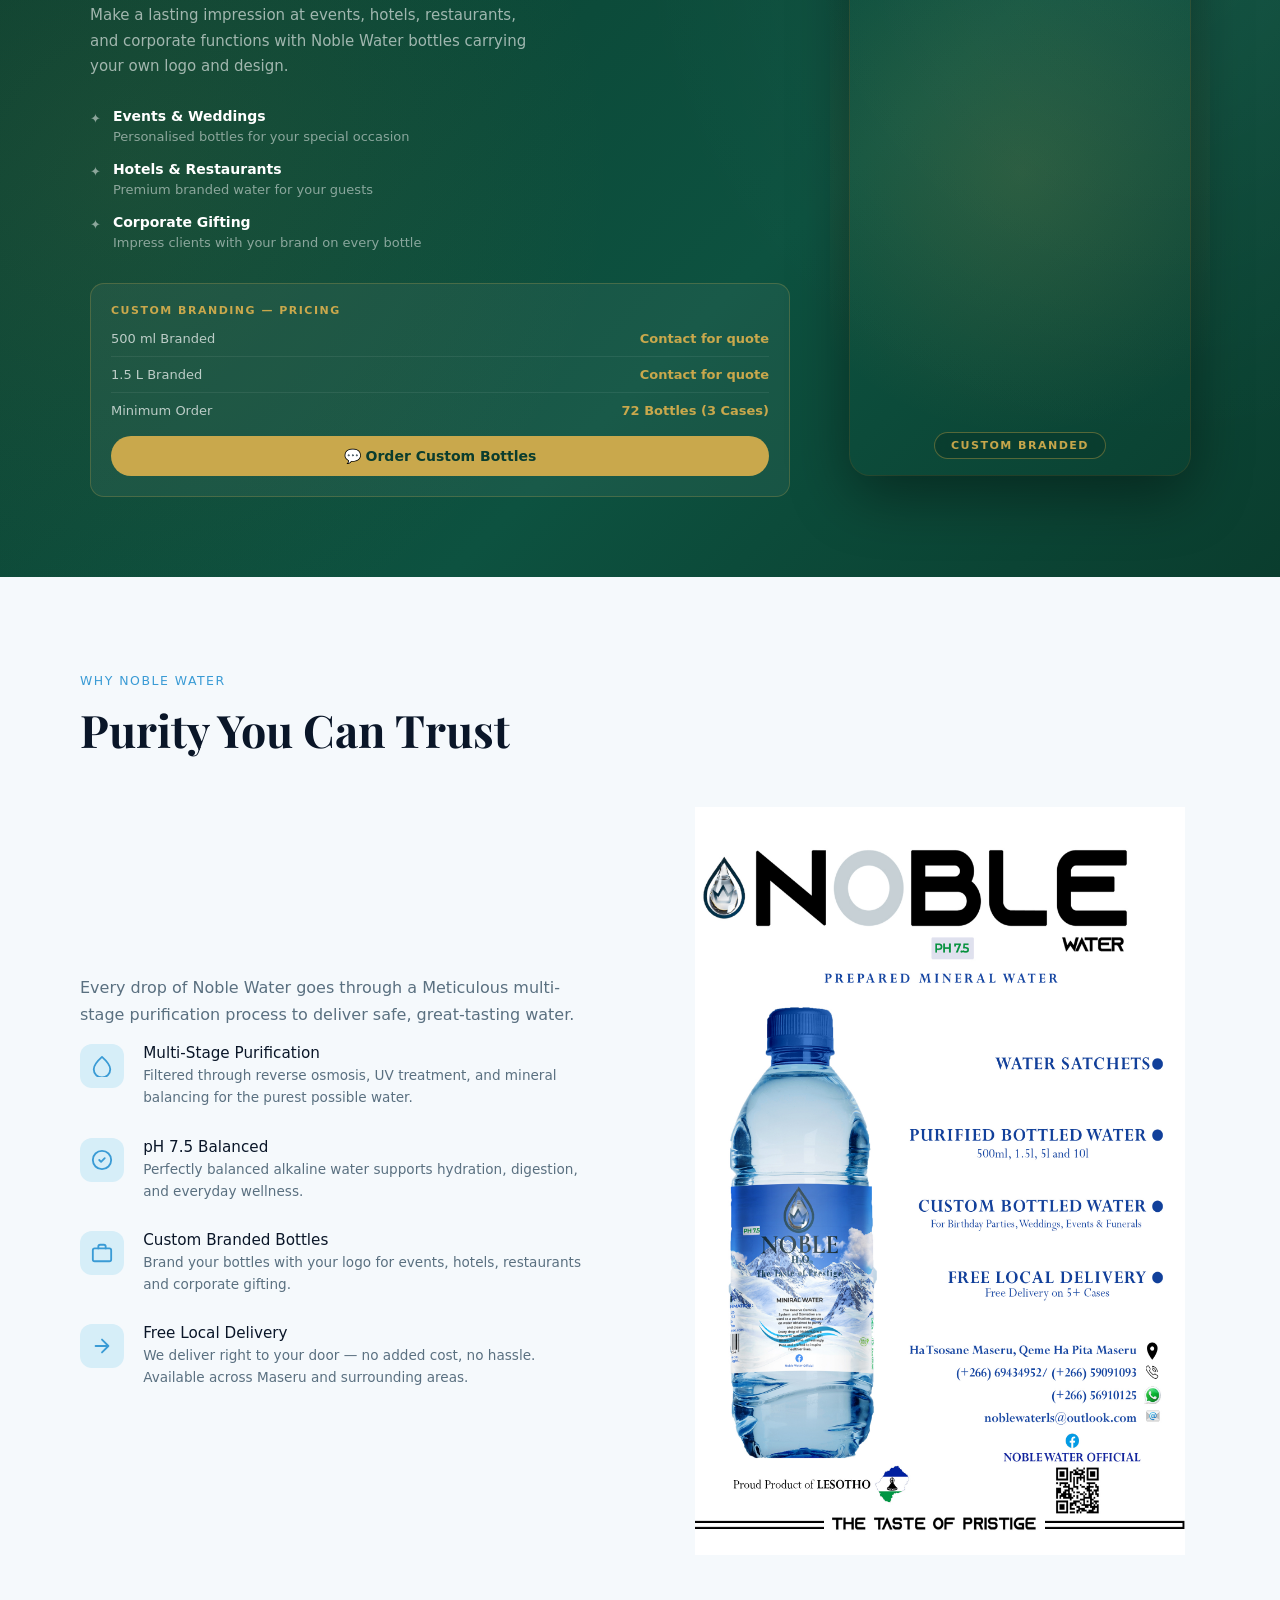
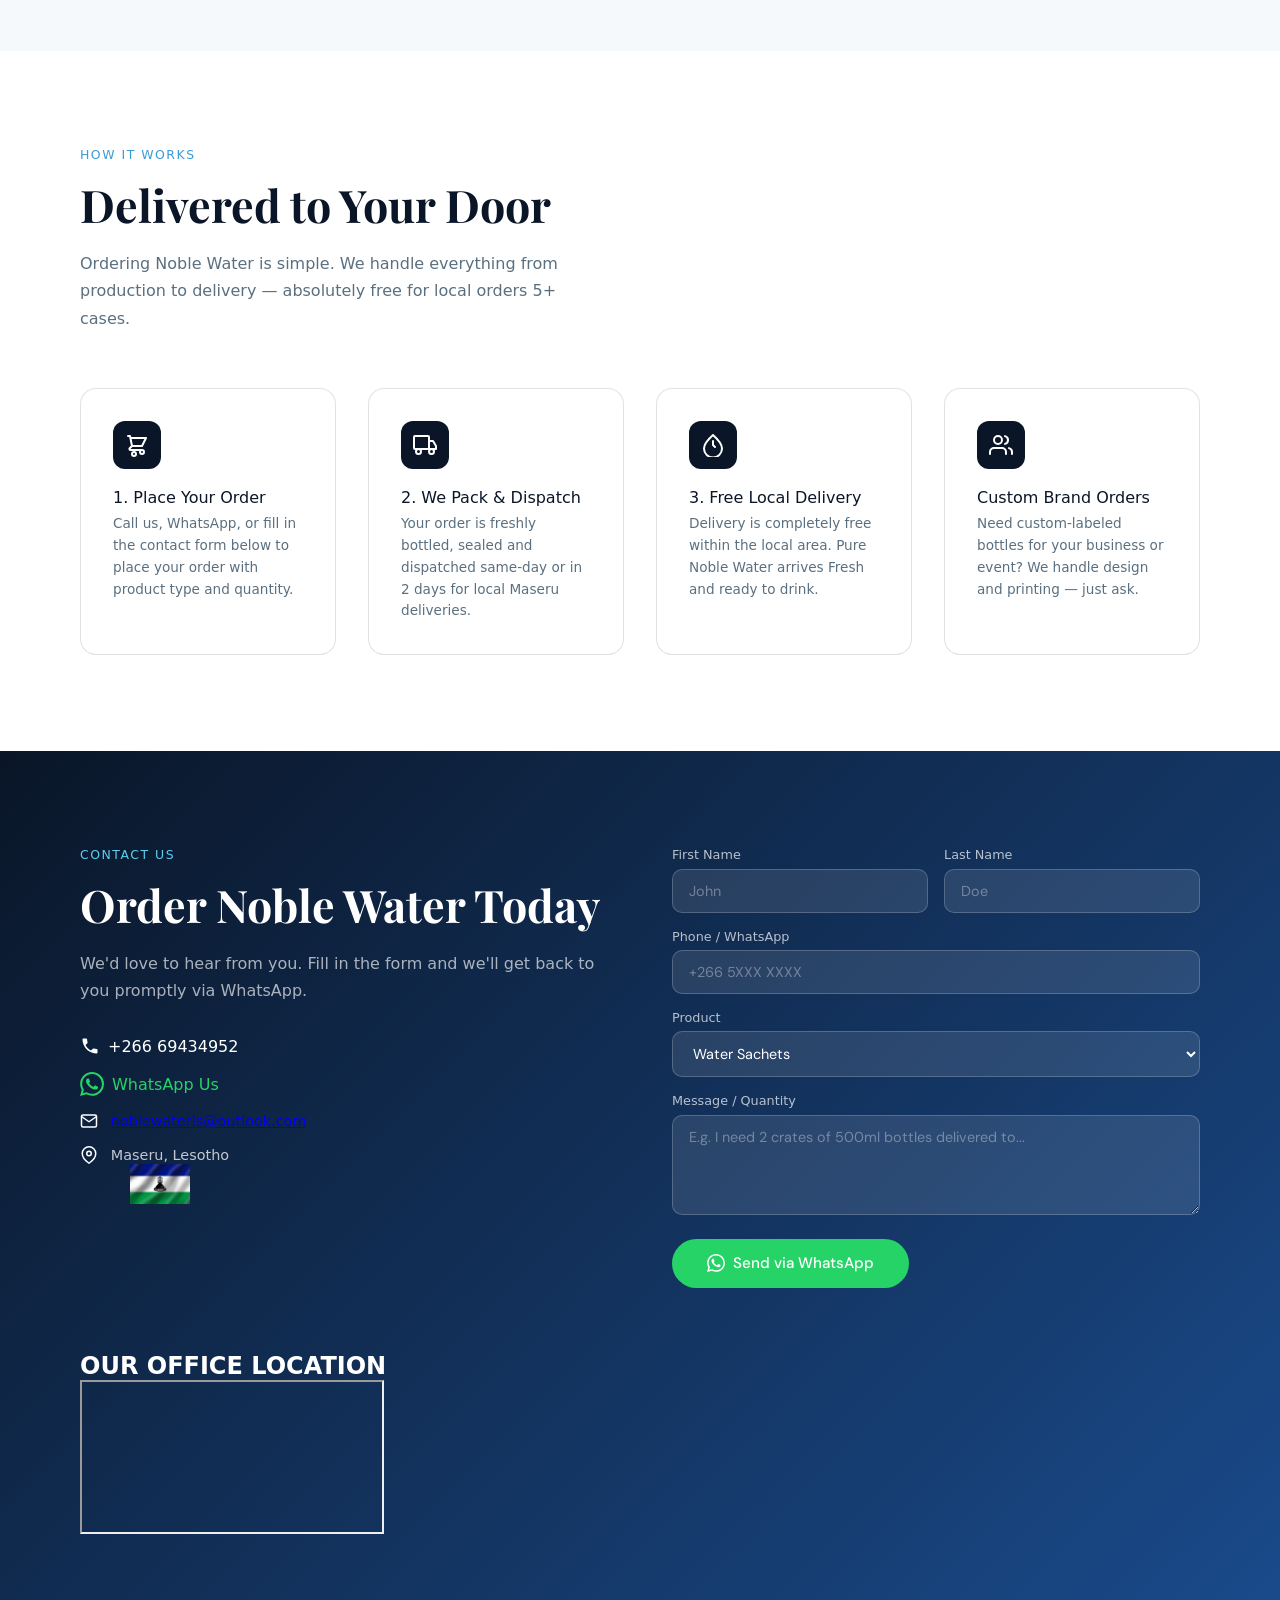
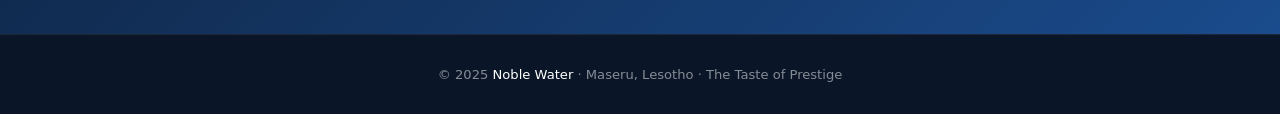
==== commit 28666bef: "Add files via upload" ====
--- a/index.html
+++ b/index.html
@@ -1,6 +1,6 @@
 <!DOCTYPE html>
+<html lang="en">
 <head>
-<html lang="en">
 <meta charset="UTF-8"/>
 <meta name="viewport" content="width=device-width, initial-scale=1.0"/>
 <title>Noble Water — The Taste of Prestige</title>
@@ -8,6 +8,8 @@
 <meta http-equiv="Cache-Control" content="max-age=31536000">
 <link rel="preconnect" href="https://fonts.googleapis.com">
 <link rel="preconnect" href="https://fonts.gstatic.com" crossorigin>
+<link rel="stylesheet" href="cart.css">
+<script src="cart.js" defer></script>
 <style>
 *,*::before,*::after{box-sizing:border-box;margin:0;padding:0}
 :root{
@@ -281,6 +283,10 @@
     <li><a href="#delivery">Delivery</a></li>
     <li><a href="#contact">Contact</a></li>
   </ul>
+  <button id="nw-cart-toggle" onclick="window.NobleCart && window.NobleCart.open()" aria-label="Open cart" style="position:relative;background:none;border:none;cursor:pointer;margin-right:1rem;display:inline-flex;align-items:center;">
+    <svg width="22" height="22" viewBox="0 0 24 24" fill="none" stroke="#0A1628" stroke-width="2" stroke-linecap="round" stroke-linejoin="round"><circle cx="9" cy="21" r="1"/><circle cx="20" cy="21" r="1"/><path d="M1 1h4l2.68 13.39a2 2 0 0 0 2 1.61h9.72a2 2 0 0 0 2-1.61L23 6H6"/></svg>
+    <span id="nw-cart-badge"></span>
+  </button>
   <a class="nav-cta" href="https://wa.me/26656910125?text=Hi%20Noble%20Water!%20I%20would%20like%20to%20place%20an%20order." target="_blank" rel="noopener noreferrer">
     <svg width="16" height="16" viewBox="0 0 24 24" fill="white"><path d="M17.472 14.382c-.297-.149-1.758-.867-2.03-.967-.273-.099-.471-.148-.67.15-.197.297-.767.966-.94 1.164-.173.199-.347.223-.644.075-.297-.15-1.255-.463-2.39-1.475-.883-.788-1.48-1.761-1.653-2.059-.173-.297-.018-.458.13-.606.134-.133.298-.347.446-.52.149-.174.198-.298.298-.497.099-.198.05-.371-.025-.52-.075-.149-.669-1.612-.916-2.207-.242-.579-.487-.5-.669-.51-.173-.008-.371-.01-.57-.01-.198 0-.52.074-.792.372-.272.297-1.04 1.016-1.04 2.479 0 1.462 1.065 2.875 1.213 3.074.149.198 2.096 3.2 5.077 4.487.709.306 1.262.489 1.694.625.712.227 1.36.195 1.871.118.571-.085 1.758-.719 2.006-1.413.248-.694.248-1.289.173-1.413-.074-.124-.272-.198-.57-.347m-5.421 7.403h-.004a9.87 9.87 0 0 1-5.031-1.378l-.361-.214-3.741.982.998-3.648-.235-.374a9.86 9.86 0 0 1-1.51-5.26c.001-5.45 4.436-9.884 9.888-9.884 2.64 0 5.122 1.03 6.988 2.898a9.825 9.825 0 0 1 2.893 6.994c-.003 5.45-4.437 9.884-9.885 9.884m8.413-18.297A11.815 11.815 0 0 0 12.05 0C5.495 0 .16 5.335.157 11.892c0 2.096.547 4.142 1.588 5.945L.057 24l6.305-1.654a11.882 11.882 0 0 0 5.683 1.448h.005c6.554 0 11.89-5.335 11.893-11.893a11.821 11.821 0 0 0-3.48-8.413z"/></svg>
     Order Now
@@ -343,7 +349,7 @@
   <p class="section-sub" id="prod-sub">From convenient sachets to bulk containers — Noble Water keeps you and your business hydrated.</p>
   <div class="products-grid">
 
-    <div class="product-card">
+    <div class="product-card" data-product data-id="sachet" data-name="Water Sachet (100 sachets)" data-price="300.00" data-unit="per 100 sachets">
       <img class="prod-icon" src="satchet.webp" alt="Noble Water Bottle" width="200" height="350" loading="lazy" decoding="async">
       <div class="prod-vol" id="p0-vol">Sachet</div>
       <div class="prod-name" id="p0-name">Water Sachet</div>
@@ -353,21 +359,23 @@
         <span class="prod-qty">per 100 sachets</span>
         <span class="prod-unit">≈ M3.00 / sachet</span>
       </div>
-    </div>
-
-    <div class="product-card">
+      <button class="nw-add-btn" data-add-to-cart>Add to Cart</button>
+    </div>
+
+    <div class="product-card" data-product data-id="350ml" data-name="350 ml Mini Bottle" data-price="115.00" data-unit="case of 24 bottles">
       <img class="prod-icon" src="350 ml.png" alt="Noble Water Bottle" width="180" height="350">
       <div class="prod-vol" id="p1-vol">350 ml</div>
       <div class="prod-name" id="p1-name">Mini Bottle</div>
       <p class="prod-desc" id="p1-desc">Perfect pocket-sized bottle for school, gym & quick refreshment.</p>
       <div class="prod-price-box">
-        <span class="prod-price">M100.00</span>
+        <span class="prod-price">M115.00</span>
         <span class="prod-qty">case of 24 bottles</span>
-        <span class="prod-unit">≈ M4.20 / bottle</span>
+        <span class="prod-unit">≈ M4.80 / bottle</span>
       </div>
-    </div>
-
-    <div class="product-card featured">
+      <button class="nw-add-btn" data-add-to-cart>Add to Cart</button>
+    </div>
+
+    <div class="product-card featured" data-product data-id="500ml" data-name="500 ml Standard Bottle" data-price="135.00" data-unit="case of 24 bottles">
       <div class="featured-badge">Best Seller</div>
       <img class="prod-icon" src="floating.webp" alt="Noble Water Bottle" width="180" height="350">
       <div class="prod-vol" id="p2-vol">500 ml</div>
@@ -378,33 +386,36 @@
         <span class="prod-qty">case of 24 bottles</span>
         <span class="prod-unit">≈ M5.70 / bottle</span>
       </div>
-    </div>
-
-    <div class="product-card">
+      <button class="nw-add-btn" data-add-to-cart>Add to Cart</button>
+    </div>
+
+    <div class="product-card" data-product data-id="1.5l" data-name="1.5 L Family Bottle" data-price="120.00" data-unit="case of 12 bottles">
       <img class="prod-icon" src="1.5 liter.webp" alt="Noble Water Bottle" width="180" height="350">
       <div class="prod-vol" id="p3-vol">1.5 L</div>
       <div class="prod-name" id="p3-name">Family Bottle</div>
       <p class="prod-desc" id="p3-desc">Great for households, restaurants, and sharing around the table.</p>
       <div class="prod-price-box">
-        <span class="prod-price">M114.00</span>
+        <span class="prod-price">M120.00</span>
         <span class="prod-qty">case of 12 bottles</span>
-        <span class="prod-unit">≈ M9.50 / bottle</span>
+        <span class="prod-unit">≈ M10.00 / bottle</span>
       </div>
-    </div>
-
-    <div class="product-card">
+      <button class="nw-add-btn" data-add-to-cart>Add to Cart</button>
+    </div>
+
+    <div class="product-card" data-product data-id="5l" data-name="5 L Bulk Container" data-price="104.00" data-unit="case of 4 containers">
       <img class="prod-icon" src="5 liter.webp" alt="Noble Water Bottle" width="250" height="350">
       <div class="prod-vol" id="p4-vol">5 L</div>
       <div class="prod-name" id="p4-name">Bulk Container</div>
       <p class="prod-desc" id="p4-desc">Office, events, and home use — bulk pure water at your convenience.</p>
       <div class="prod-price-box">
-        <span class="prod-price">M92.00</span>
+        <span class="prod-price">M104.00</span>
         <span class="prod-qty">case of 4 containers</span>
-        <span class="prod-unit">≈ M23.00 / container</span>
+        <span class="prod-unit">≈ M26.00 / container</span>
       </div>
-    </div>
-
-    <div class="product-card">
+      <button class="nw-add-btn" data-add-to-cart>Add to Cart</button>
+    </div>
+
+    <div class="product-card" data-product data-id="10l" data-name="10 L XL Container" data-price="88.00" data-unit="case of 2 containers">
       <img class="prod-icon" src="10 liter bottle.webp" alt="Noble Water Bottle" width="250" height="350">
       <div class="prod-vol" id="p5-vol">10 L</div>
       <div class="prod-name" id="p5-name">XL Container</div>
@@ -414,6 +425,7 @@
         <span class="prod-qty">case of 2 containers</span>
         <span class="prod-unit">≈ M44.00 / container</span>
       </div>
+      <button class="nw-add-btn" data-add-to-cart>Add to Cart</button>
     </div>
 
   </div>
--- a/cart.css
+++ b/cart.css
@@ -0,0 +1,176 @@
+/* Noble Water — Cart styles
+   Add <link rel="stylesheet" href="cart.css"> in <head>, after your main
+   stylesheet. Adjust the CSS variables below to match your exact palette
+   if these guesses don't line up with your site's real colors. */
+
+:root {
+  --nw-ink: #0f1b2b;      /* deep navy background, adjust to match hero */
+  --nw-panel: #16273d;
+  --nw-gold: #c9a35c;     /* prestige accent */
+  --nw-text: #eef2f6;
+  --nw-muted: #9fb0c3;
+  --nw-line: rgba(255, 255, 255, 0.1);
+}
+
+/* --- nav badge --- */
+#nw-cart-badge {
+  display: none;
+  align-items: center;
+  justify-content: center;
+  min-width: 1.25rem;
+  height: 1.25rem;
+  padding: 0 0.35rem;
+  margin-left: 0.4rem;
+  border-radius: 999px;
+  background: var(--nw-gold);
+  color: #1a1204;
+  font-size: 0.7rem;
+  font-weight: 700;
+  vertical-align: middle;
+}
+
+/* --- add to cart button --- */
+.nw-add-btn {
+  margin-top: 0.75rem;
+  padding: 0.55rem 1.1rem;
+  border: 1px solid var(--nw-gold);
+  background: transparent;
+  color: var(--nw-gold);
+  border-radius: 6px;
+  font-size: 0.9rem;
+  cursor: pointer;
+  transition: background 0.15s ease, color 0.15s ease;
+}
+.nw-add-btn:hover {
+  background: var(--nw-gold);
+  color: #1a1204;
+}
+
+/* --- drawer shell --- */
+#nw-cart-drawer {
+  position: fixed;
+  inset: 0;
+  z-index: 9999;
+  pointer-events: none;
+}
+#nw-cart-drawer.nw-open {
+  pointer-events: auto;
+}
+
+#nw-cart-overlay {
+  position: absolute;
+  inset: 0;
+  background: rgba(5, 10, 18, 0.55);
+  opacity: 0;
+  transition: opacity 0.2s ease;
+}
+#nw-cart-drawer.nw-open #nw-cart-overlay {
+  opacity: 1;
+}
+
+#nw-cart-panel {
+  position: absolute;
+  top: 0;
+  right: 0;
+  height: 100%;
+  width: min(380px, 92vw);
+  background: var(--nw-panel);
+  color: var(--nw-text);
+  display: flex;
+  flex-direction: column;
+  transform: translateX(100%);
+  transition: transform 0.25s ease;
+  box-shadow: -8px 0 24px rgba(0, 0, 0, 0.35);
+}
+#nw-cart-drawer.nw-open #nw-cart-panel {
+  transform: translateX(0);
+}
+
+#nw-cart-panel header {
+  display: flex;
+  align-items: center;
+  justify-content: space-between;
+  padding: 1.25rem 1.5rem;
+  border-bottom: 1px solid var(--nw-line);
+}
+#nw-cart-panel header h2 {
+  margin: 0;
+  font-size: 1.1rem;
+}
+#nw-cart-close {
+  background: none;
+  border: none;
+  color: var(--nw-muted);
+  font-size: 1.5rem;
+  line-height: 1;
+  cursor: pointer;
+}
+
+#nw-cart-items {
+  flex: 1;
+  overflow-y: auto;
+  padding: 1rem 1.5rem;
+}
+
+.nw-cart-empty {
+  color: var(--nw-muted);
+  font-size: 0.95rem;
+}
+
+.nw-cart-row {
+  display: grid;
+  grid-template-columns: 1fr auto auto;
+  align-items: center;
+  gap: 0.75rem;
+  padding: 0.85rem 0;
+  border-bottom: 1px solid var(--nw-line);
+}
+.nw-cart-row-info {
+  display: flex;
+  flex-direction: column;
+  gap: 0.15rem;
+}
+.nw-cart-row-info span {
+  font-size: 0.8rem;
+  color: var(--nw-muted);
+}
+.nw-cart-row-controls {
+  display: flex;
+  align-items: center;
+  gap: 0.5rem;
+}
+.nw-qty-btn {
+  width: 1.6rem;
+  height: 1.6rem;
+  border-radius: 4px;
+  border: 1px solid var(--nw-line);
+  background: transparent;
+  color: var(--nw-text);
+  cursor: pointer;
+}
+.nw-cart-row-price {
+  font-weight: 600;
+  white-space: nowrap;
+}
+
+#nw-cart-panel footer {
+  padding: 1.25rem 1.5rem;
+  border-top: 1px solid var(--nw-line);
+}
+#nw-cart-total-row {
+  display: flex;
+  justify-content: space-between;
+  margin-bottom: 1rem;
+  font-size: 1.05rem;
+  font-weight: 600;
+}
+#nw-cart-checkout-btn {
+  display: block;
+  text-align: center;
+  padding: 0.85rem;
+  border-radius: 6px;
+  background: var(--nw-gold);
+  color: #1a1204;
+  font-weight: 600;
+  text-decoration: none;
+}
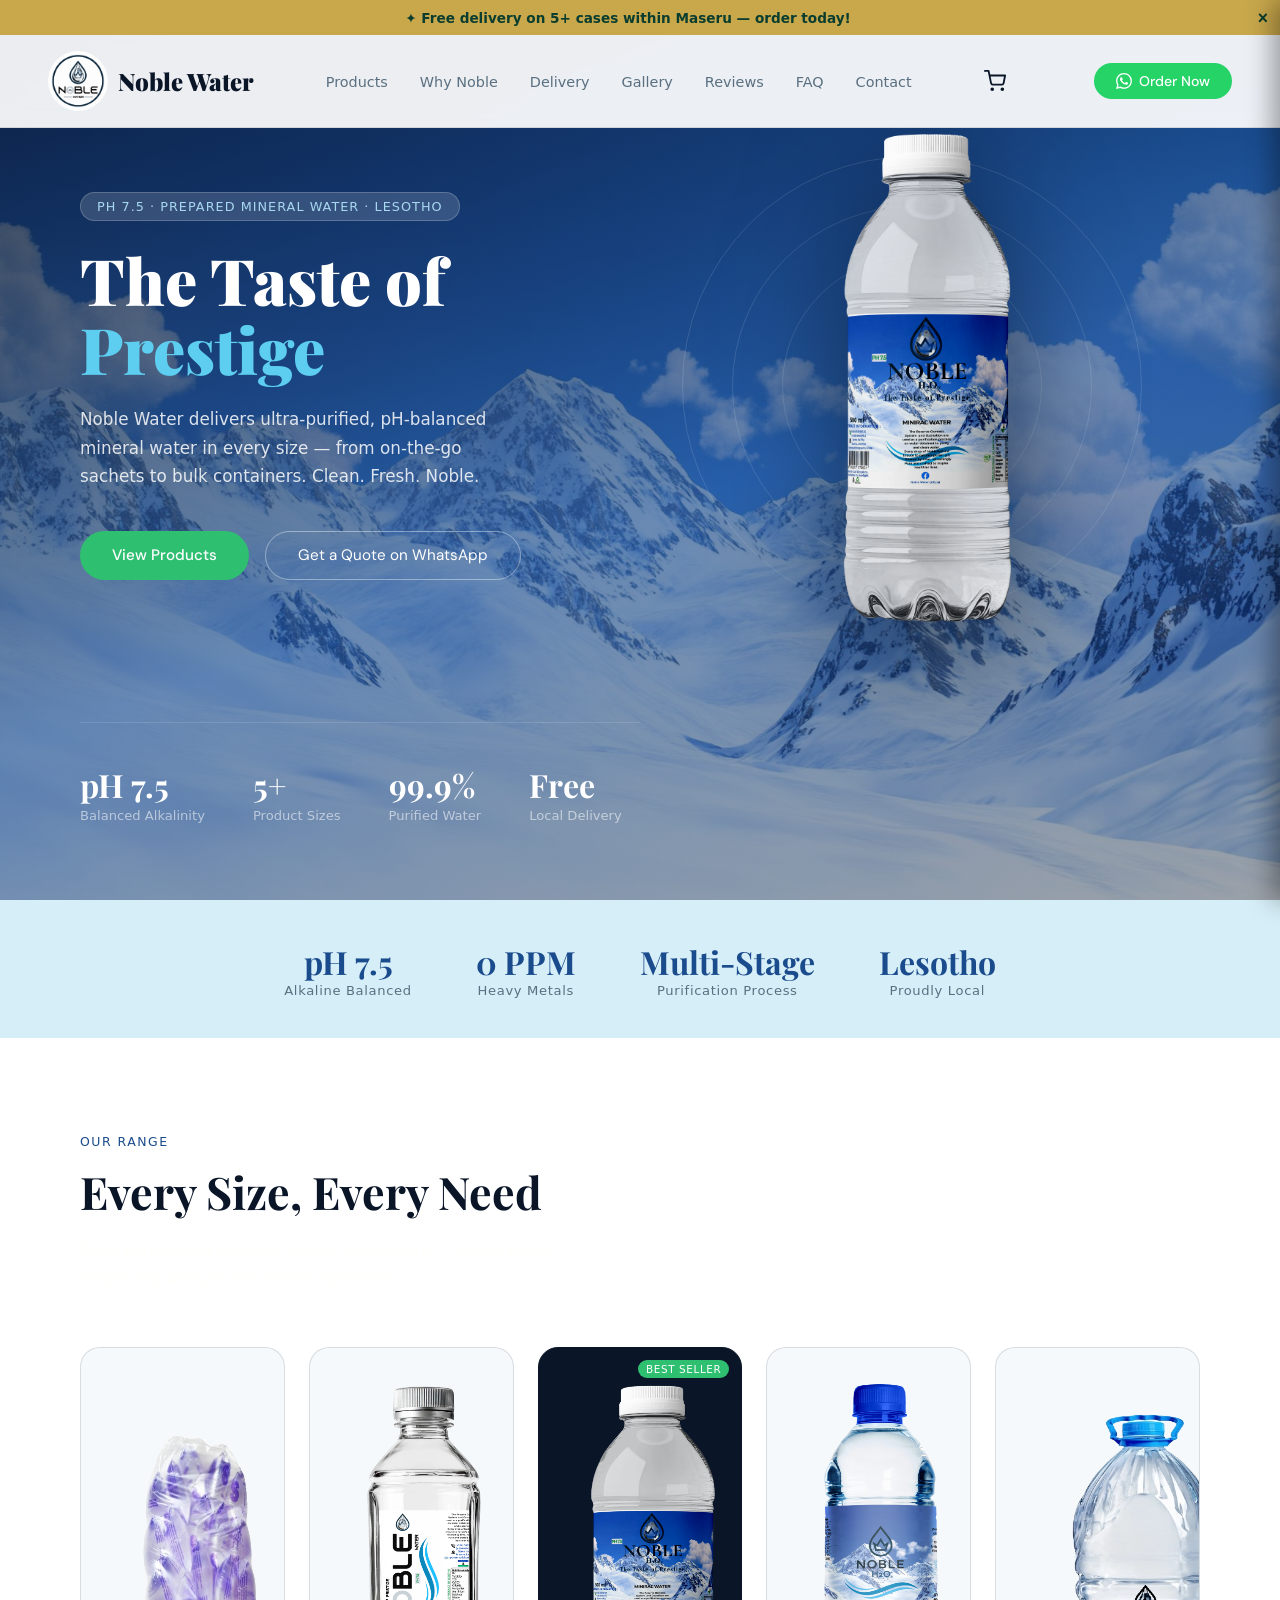
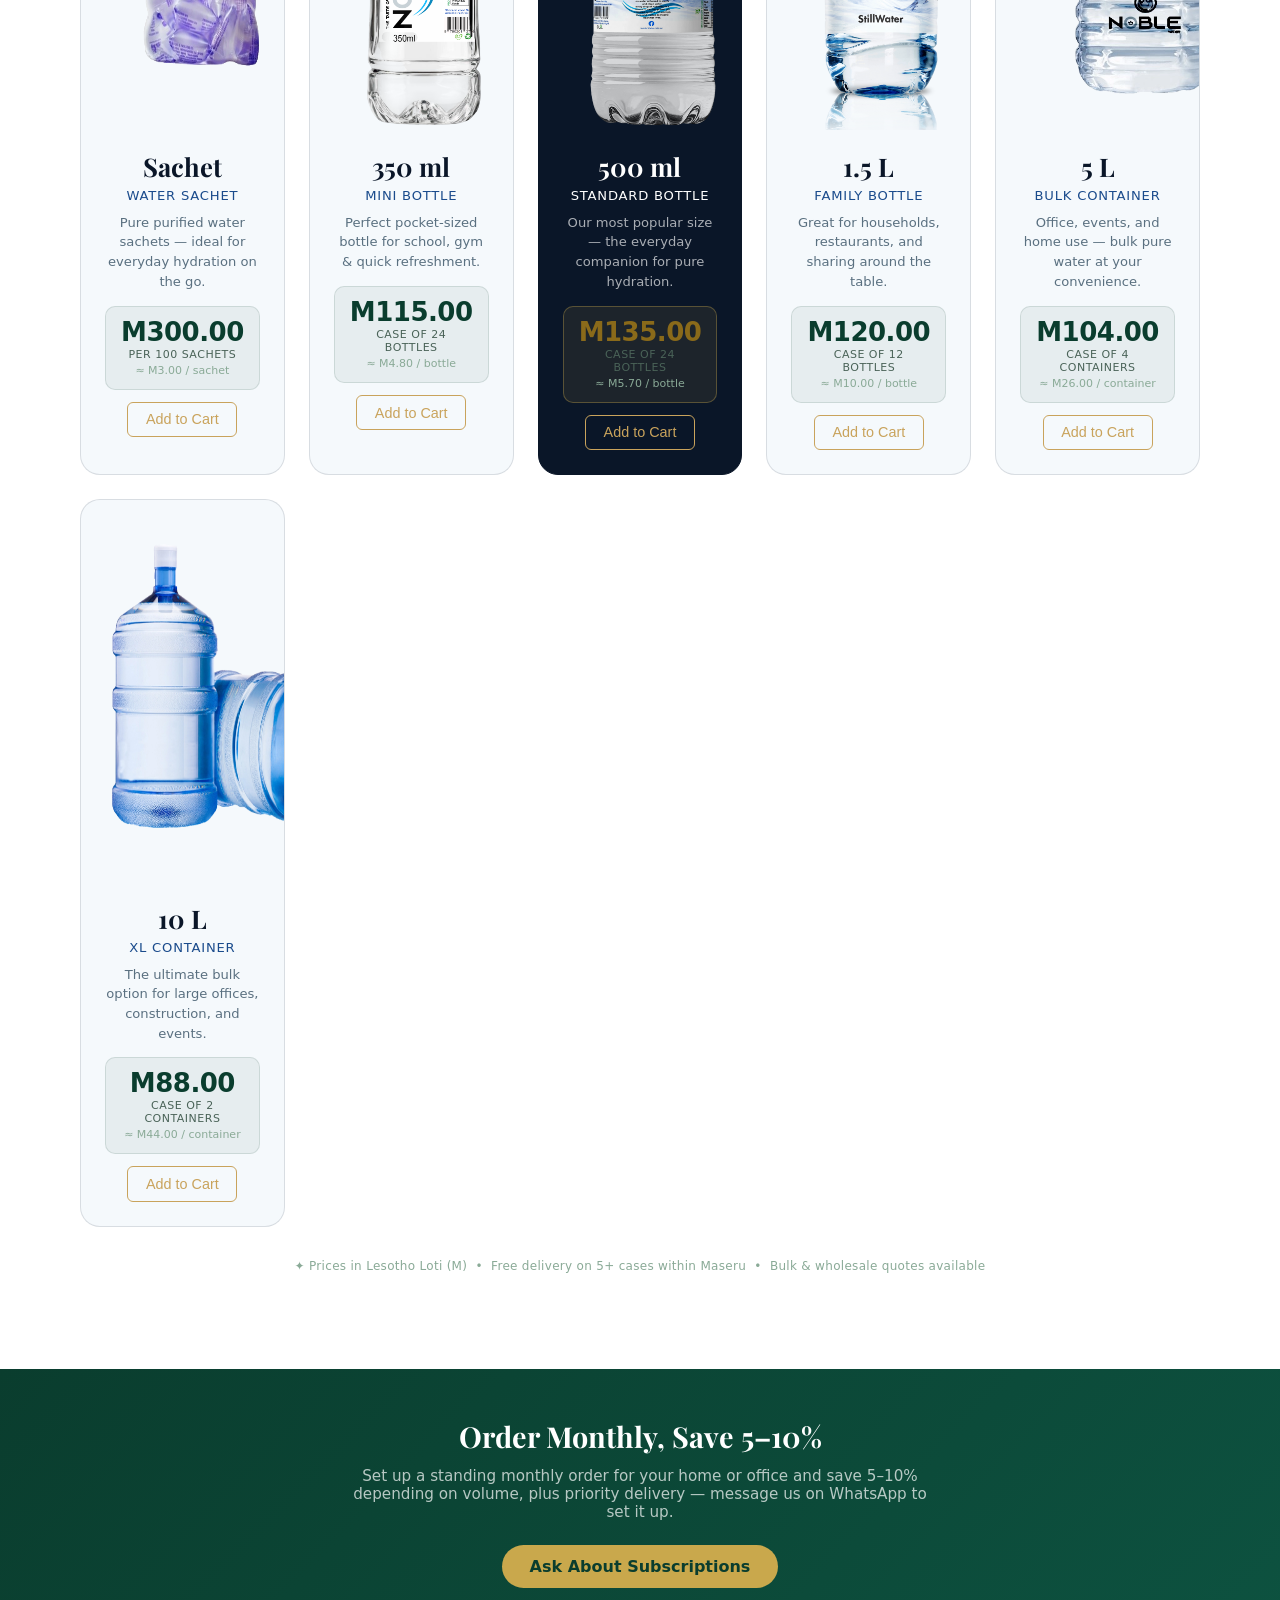
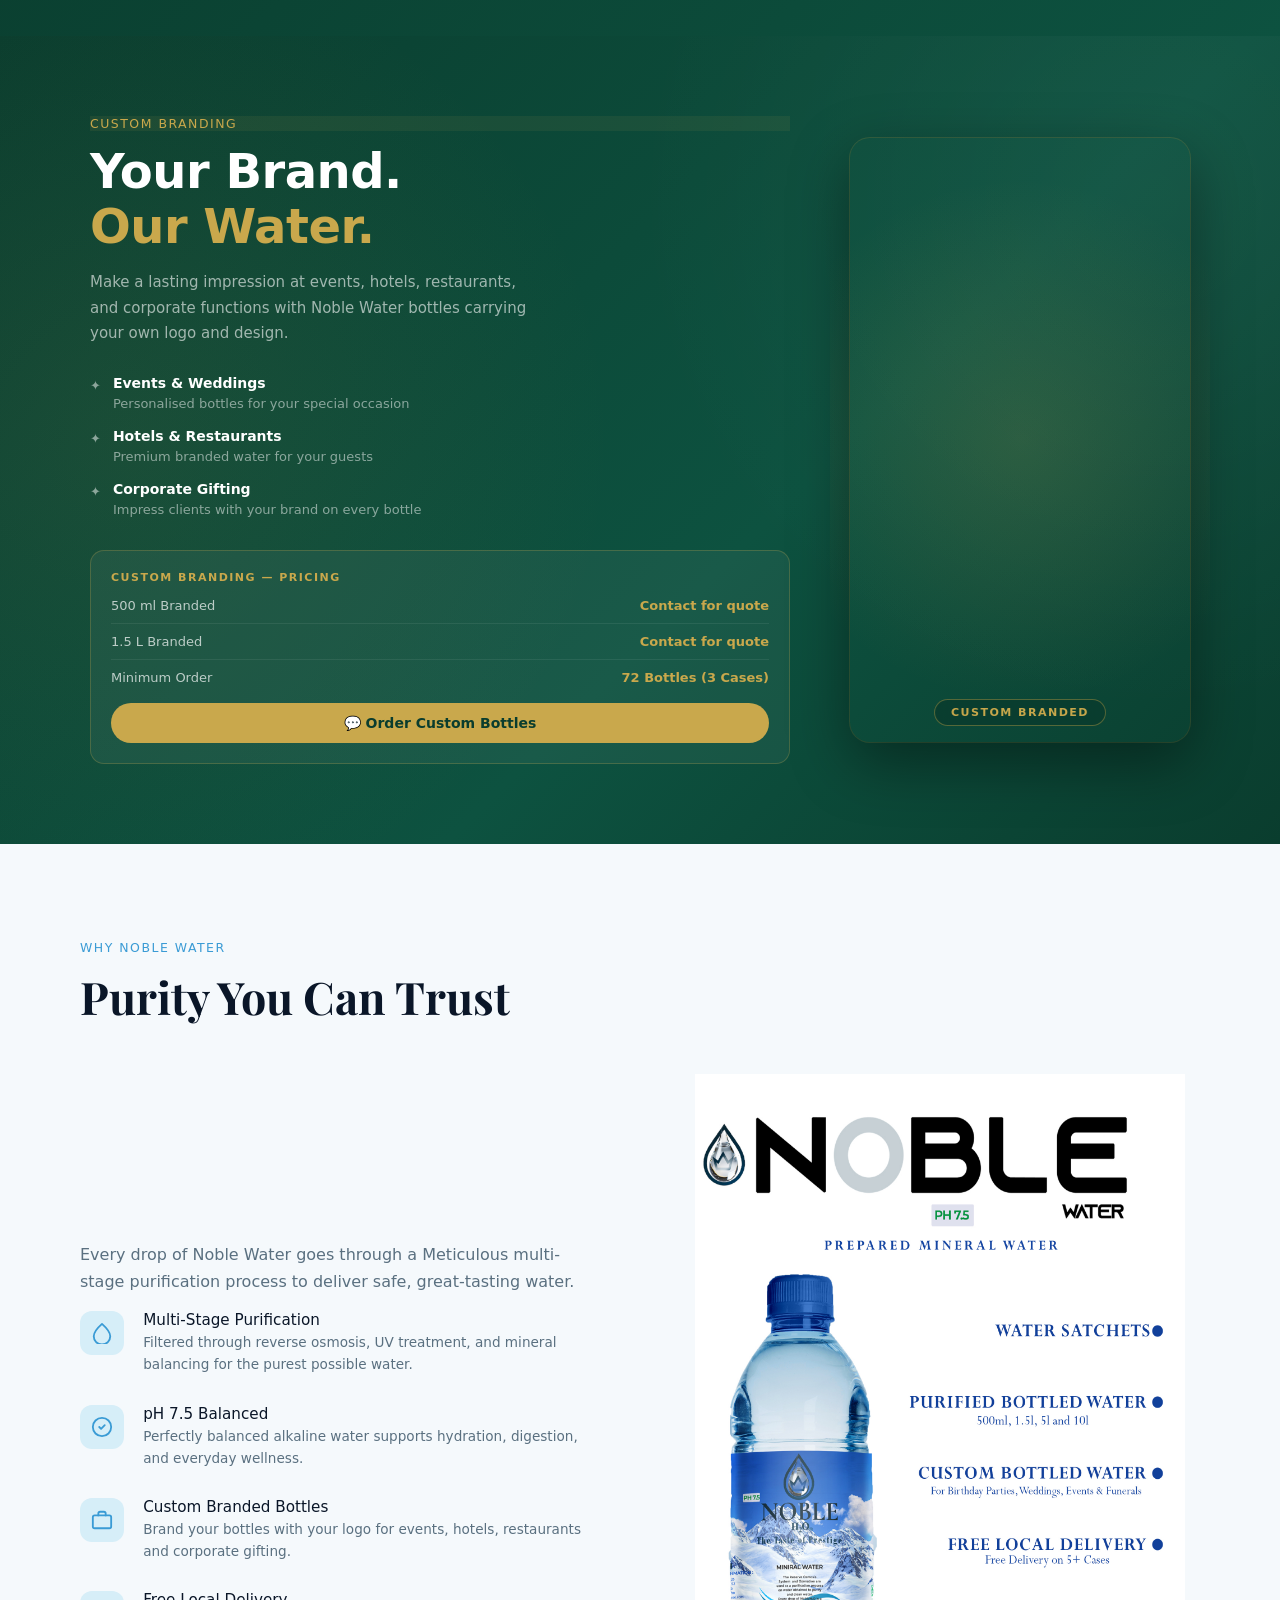
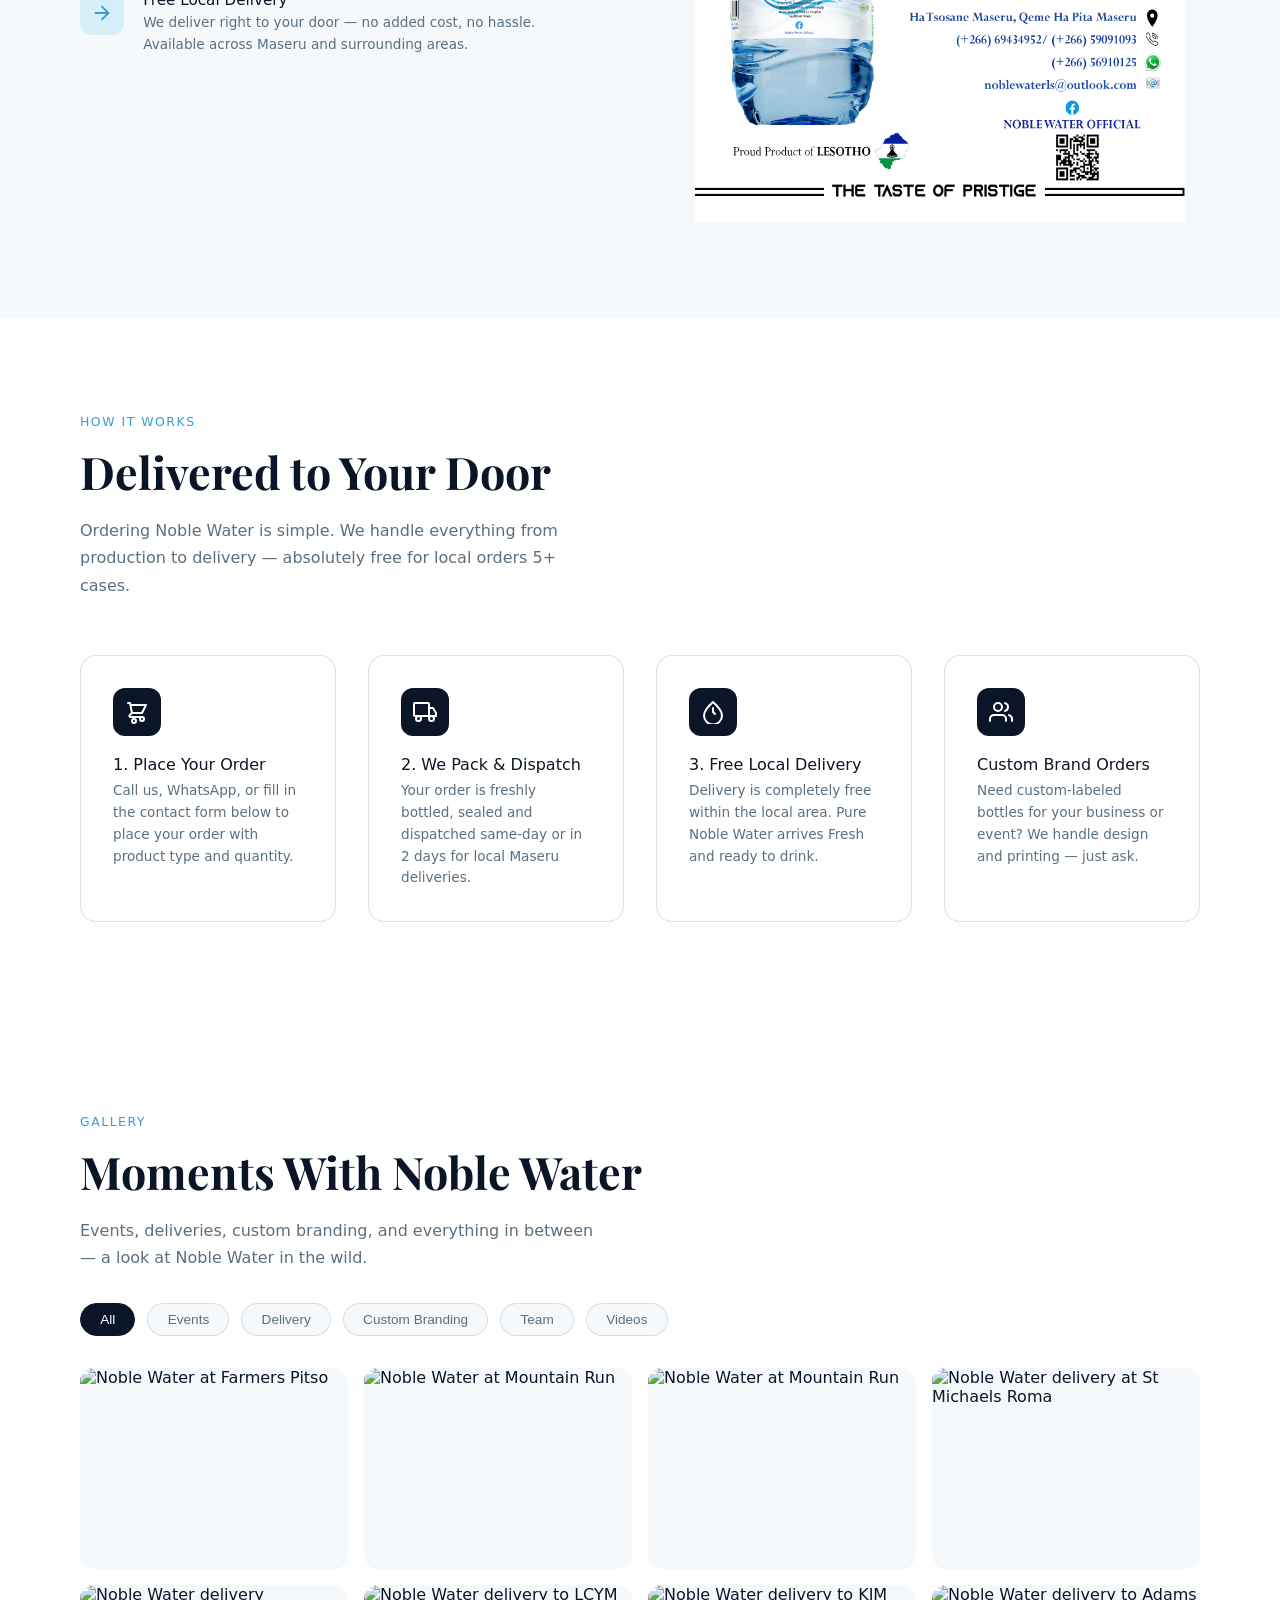
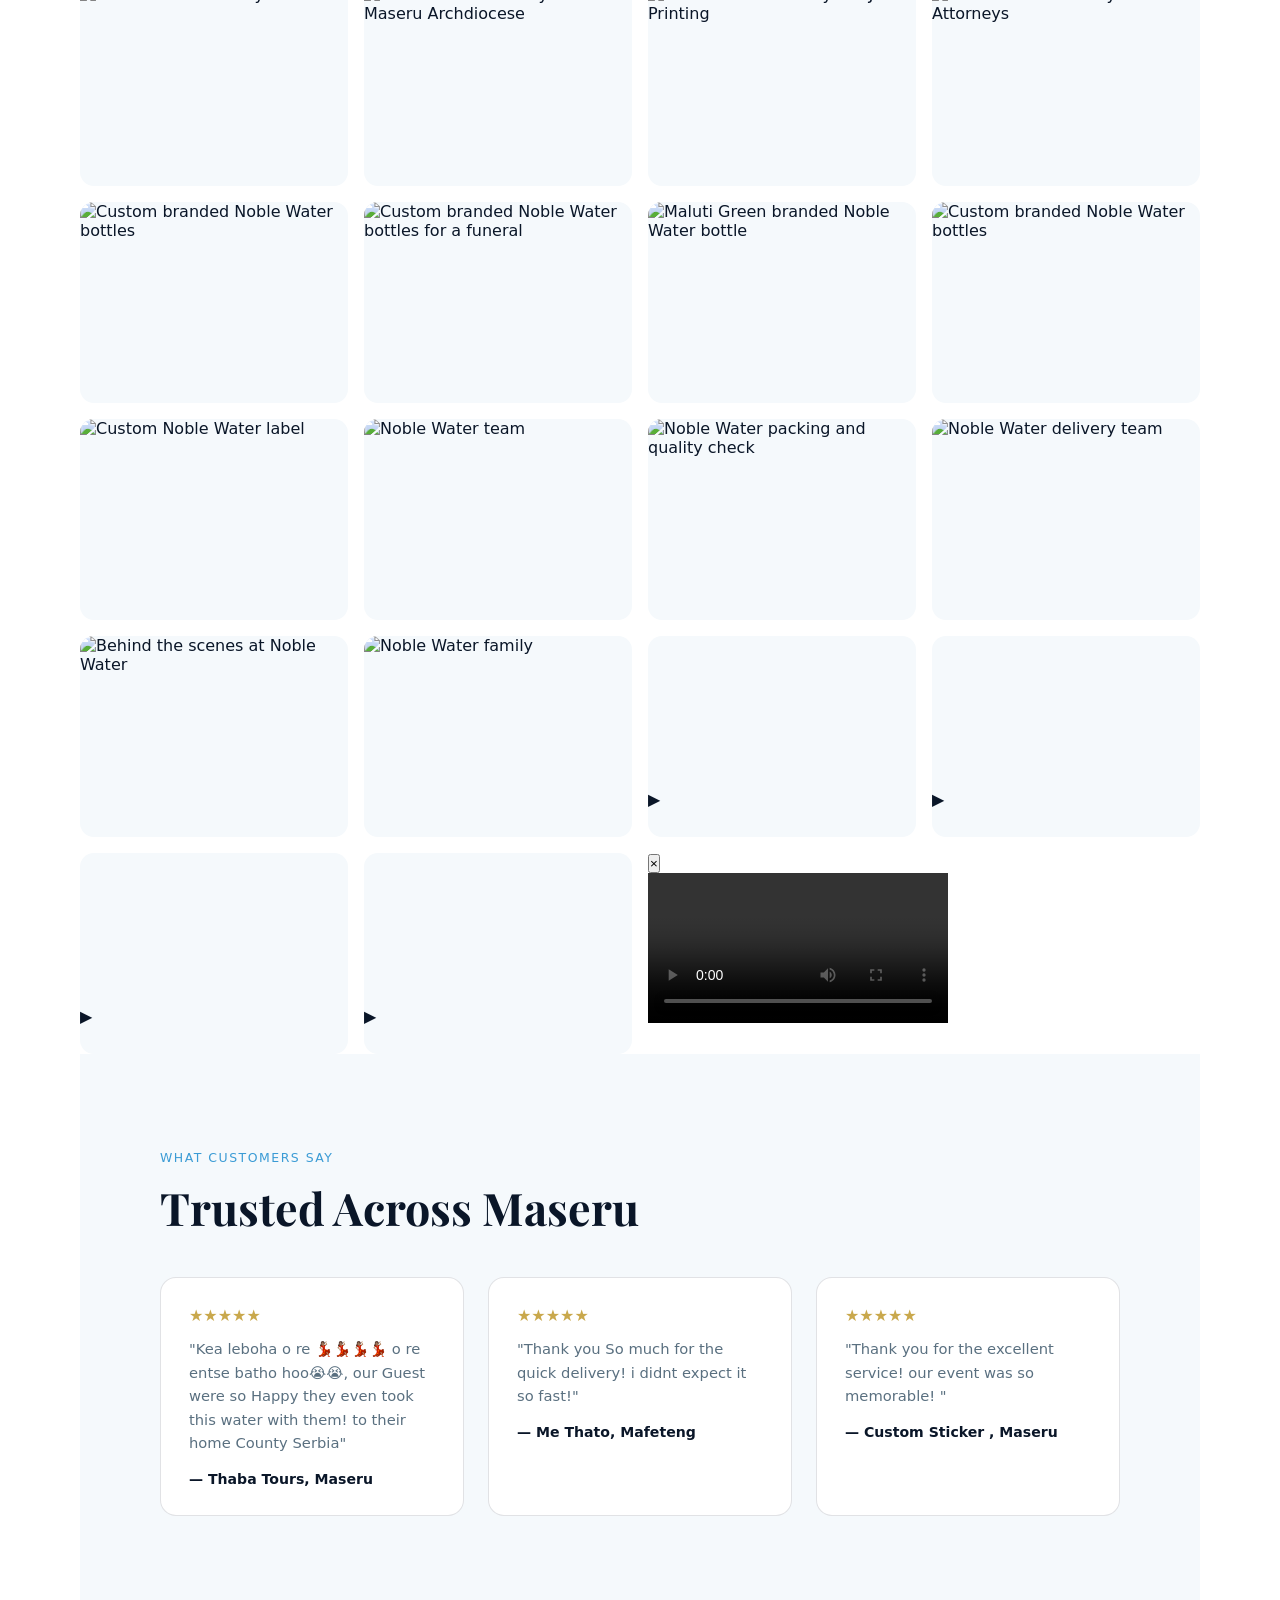
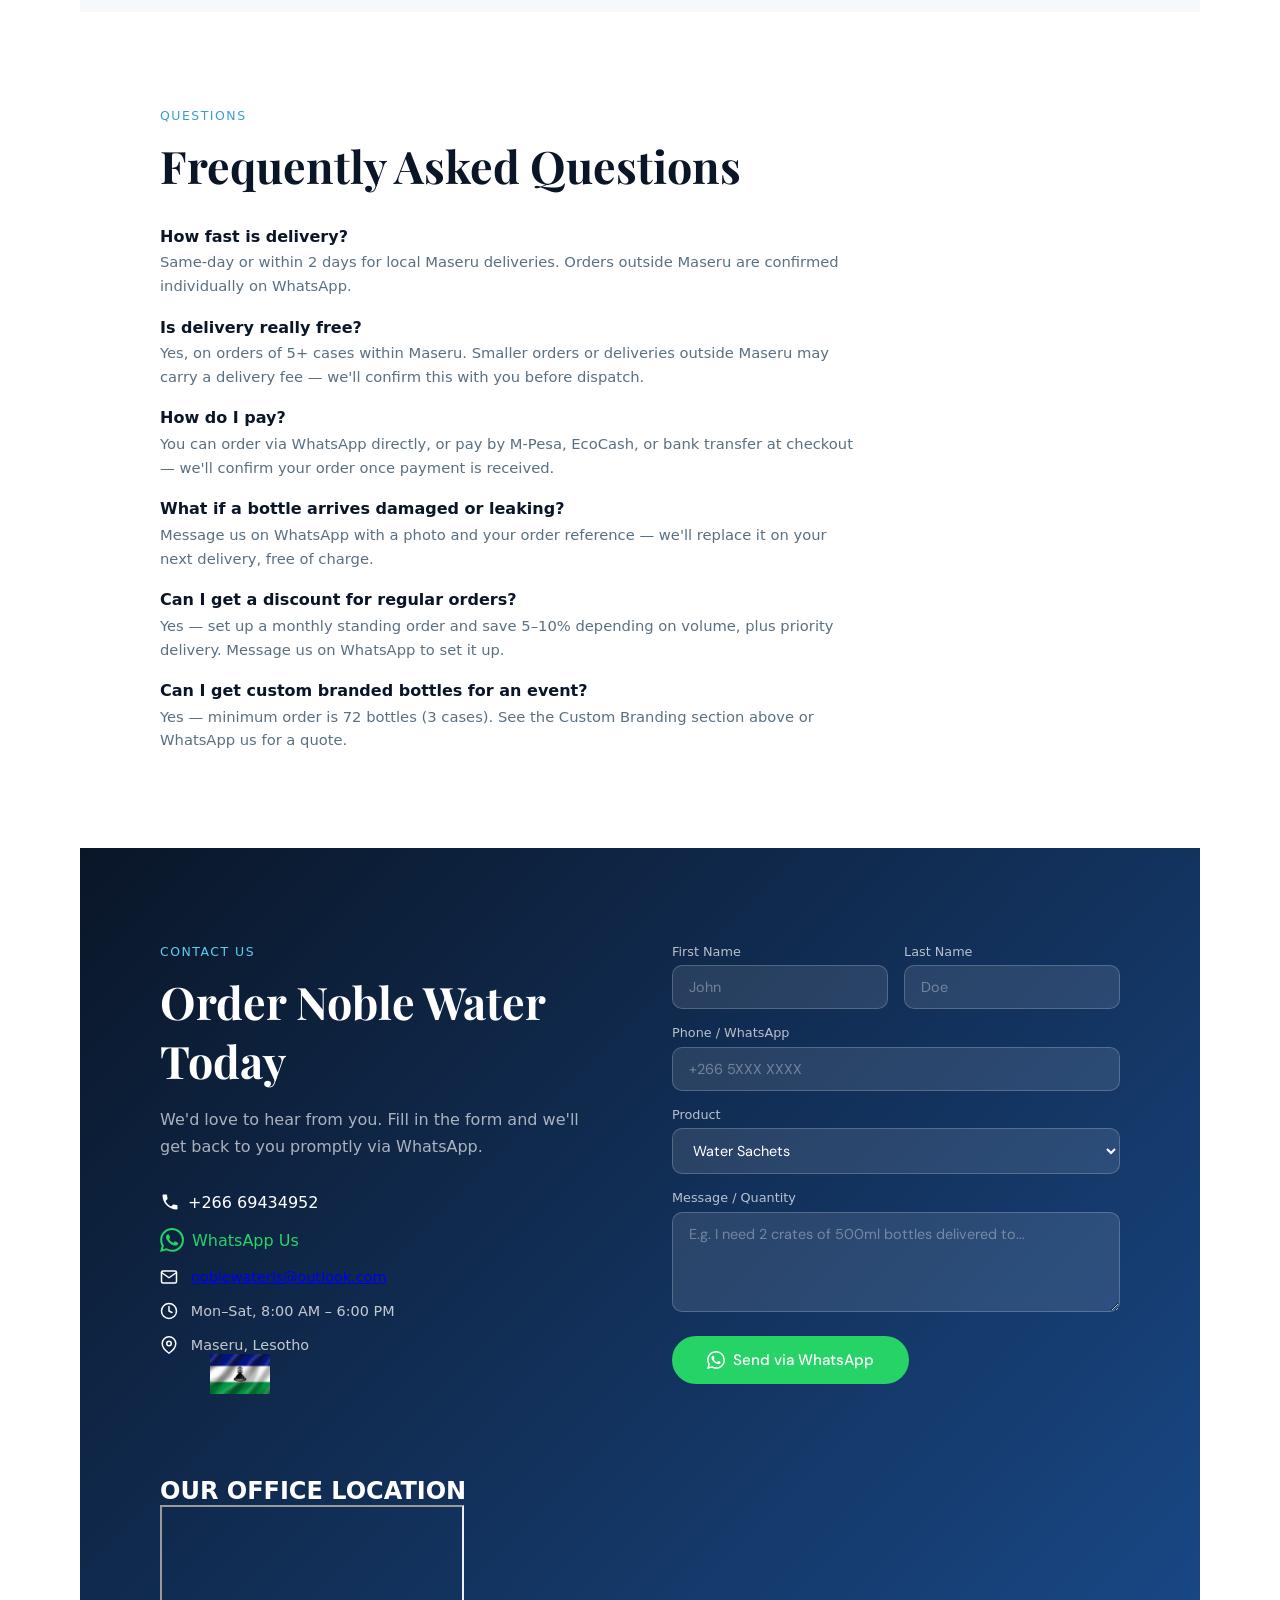
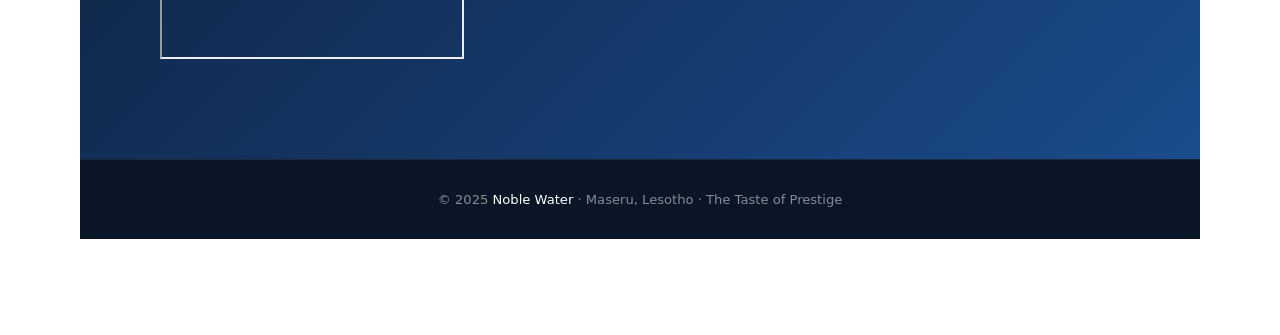
==== commit e3f804ce: "Rename index2.html to index.html" ====
--- a/index.html
+++ b/index.html
@@ -4,6 +4,16 @@
 <meta charset="UTF-8"/>
 <meta name="viewport" content="width=device-width, initial-scale=1.0"/>
 <title>Noble Water — The Taste of Prestige</title>
+<meta name="description" content="Noble Water delivers ultra-purified, pH-balanced mineral water in Maseru, Lesotho — sachets to bulk containers, with free local delivery." />
+<meta property="og:title" content="Noble Water — The Taste of Prestige" />
+<meta property="og:description" content="Ultra-purified, pH-balanced mineral water delivered across Maseru. Sachets, bottles, and bulk containers — order online today." />
+<meta property="og:image" content="floating.png" />
+<meta property="og:type" content="website" />
+<meta property="og:url" content="https://poeamapiloko.github.io/Noblewater/" />
+<meta name="twitter:card" content="summary_large_image" />
+<meta name="twitter:title" content="Noble Water — The Taste of Prestige" />
+<meta name="twitter:description" content="Ultra-purified, pH-balanced mineral water delivered across Maseru." />
+<meta name="twitter:image" content="floating.png" />
 <link href="https://fonts.googleapis.com/css2?family=Playfair+Display:wght@400;700;900&family=DM+Sans:wght@300;400;500&display=swap" rel="stylesheet"/>
 <meta http-equiv="Cache-Control" content="max-age=31536000">
 <link rel="preconnect" href="https://fonts.googleapis.com">
@@ -84,14 +94,22 @@
 /* ── HERO ── */
 .hero{
   min-height:100vh;
-  background-image:url('hero-bg.jpg');
-  background-size:cover;background-position:center top;
   display:grid;grid-template-columns:1fr 1fr;
   align-items:center;padding:6rem 5rem 4rem;
   position:relative;overflow:hidden;
 }
+.hero-bg-photo{
+  position:absolute;inset:0;z-index:0;
+  background-image:url('hero-mountain.jpg');
+  background-size:cover;background-position:center top;
+  animation:heroZoom 20s ease-in-out infinite alternate;
+}
+@keyframes heroZoom{
+  0%{transform:scale(1);}
+  100%{transform:scale(1.08);}
+}
 .hero::before{
-  content:'';position:absolute;inset:0;
+  content:'';position:absolute;inset:0;z-index:1;
   background:linear-gradient(160deg,rgba(10,22,40,0.83) 0%,rgba(26,75,140,0.65) 55%,rgba(10,22,40,0.4) 100%);
   pointer-events:none;
 }
@@ -267,6 +285,18 @@
 </style>
 </head>
 <body>
+
+<!-- PROMO BANNER: delete this whole <div id="nw-promo-banner">...</div> block to turn it off -->
+<div id="nw-promo-banner" style="position:fixed; top:0; left:0; right:0; z-index:101; background:#c9a84c; color:#0a3d2e; text-align:center; padding:0.6rem 2.5rem 0.6rem 1rem; font-size:0.85rem; font-weight:600;">
+  ✦ Free delivery on 5+ cases within Maseru — order today!
+  <button onclick="document.getElementById('nw-promo-banner').style.display='none'; document.querySelector('nav').style.top='0';" style="position:absolute; right:0.75rem; top:50%; transform:translateY(-50%); background:none; border:none; font-size:1.1rem; font-weight:700; color:#0a3d2e; cursor:pointer;">&times;</button>
+</div>
+<script>
+  document.addEventListener('DOMContentLoaded', () => {
+    const banner = document.getElementById('nw-promo-banner');
+    if (banner) document.querySelector('nav').style.top = banner.offsetHeight + 'px';
+  });
+</script>
 
 <!-- NAV -->
 <nav>
@@ -281,6 +311,9 @@
     <li><a href="#products">Products</a></li>
     <li><a href="#features">Why Noble</a></li>
     <li><a href="#delivery">Delivery</a></li>
+    <li><a href="#gallery">Gallery</a></li>
+    <li><a href="#testimonials">Reviews</a></li>
+    <li><a href="#faq">FAQ</a></li>
     <li><a href="#contact">Contact</a></li>
   </ul>
   <button id="nw-cart-toggle" onclick="window.NobleCart && window.NobleCart.open()" aria-label="Open cart" style="position:relative;background:none;border:none;cursor:pointer;margin-right:1rem;display:inline-flex;align-items:center;">
@@ -295,6 +328,7 @@
 
 <!-- HERO -->
 <section class="hero">
+  <div class="hero-bg-photo"></div>
   <div class="hero-text">
     <div class="hero-badge" id="hero-badge">pH 7.5 · Prepared Mineral Water · Lesotho</div>
     <h1>The Taste of<br/><span id="hero-tagline">Prestige</span></h1>
@@ -343,10 +377,15 @@
 </div>
 
 <!-- PRODUCTS -->
-<section class="section" id="products">
-  <div class="section-tag">Our Range</div>
+<section class="section" id="products" style="position:relative; overflow:hidden;">
+  <video autoplay muted loop playsinline preload="metadata" style="position:absolute; inset:0; width:100%; height:100%; object-fit:cover; z-index:0;">
+    <source src="products-bg.mp4" type="video/mp4">
+  </video>
+
+  <div style="position:relative; z-index:1;">
+  <div class="section-tag" style="color:var(--blue); text-shadow:0 1px 2px rgba(255,255,255,0.8);">Our Range</div>
   <div class="section-title" id="prod-title">Every Size, Every Need</div>
-  <p class="section-sub" id="prod-sub">From convenient sachets to bulk containers — Noble Water keeps you and your business hydrated.</p>
+  <p class="section-sub" id="prod-sub" style="color:#fffffc;">From convenient sachets to bulk containers — Noble Water keeps you and your business hydrated.</p>
   <div class="products-grid">
 
     <div class="product-card" data-product data-id="sachet" data-name="Water Sachet (100 sachets)" data-price="300.00" data-unit="per 100 sachets">
@@ -434,9 +473,19 @@
   <p class="price-note">
     &#10022; Prices in Lesotho Loti (M) &nbsp;&bull;&nbsp; Free delivery on 5+ cases within Maseru &nbsp;&bull;&nbsp; Bulk &amp; wholesale quotes available
   </p>
-  
+  </div>
+
 </section>
 
+
+<!-- SUBSCRIBE & SAVE -->
+<section style="background:linear-gradient(135deg,#0a3d2e 0%,#0d5240 100%); padding:3rem 5rem; text-align:center;">
+  <div style="max-width:600px; margin:0 auto;">
+    <div style="font-family:'Playfair Display',serif; font-size:1.8rem; font-weight:700; color:white; margin-bottom:0.75rem;">Order Monthly, Save 5–10%</div>
+    <p style="color:rgba(255,255,255,0.7); font-size:0.95rem; margin-bottom:1.5rem;">Set up a standing monthly order for your home or office and save 5–10% depending on volume, plus priority delivery — message us on WhatsApp to set it up.</p>
+    <a href="https://wa.me/26656910125?text=Hi%20Noble%20Water!%20I%27d%20like%20to%20ask%20about%20a%20monthly%20subscription." target="_blank" rel="noopener noreferrer" style="display:inline-flex; align-items:center; gap:0.5rem; background:#c9a84c; color:#0a3d2e; font-weight:600; padding:0.75rem 1.75rem; border-radius:100px; text-decoration:none;">Ask About Subscriptions</a>
+  </div>
+</section>
 
 <!-- ===================== PASTE THIS CSS INTO YOUR STYLESHEET ===================== -->
 <style>
@@ -843,6 +892,509 @@
   </div>
 </section>
 
+<!-- GALLERY -->
+<section class="section" id="gallery">
+  <div class="section-tag">Gallery</div>
+  <div class="section-title">Moments With Noble Water</div>
+  <p class="section-sub">Events, deliveries, custom branding, and everything in between — a look at Noble Water in the wild.</p>
+
+  <div style="display:flex;justify-content:flex-start;gap:0.75rem;flex-wrap:wrap;margin-top:2rem;">
+    <button class="gallery-filter-btn active" data-filter="all">All</button>
+    <button class="gallery-filter-btn" data-filter="events">Events</button>
+    <button class="gallery-filter-btn" data-filter="delivery">Delivery</button>
+    <button class="gallery-filter-btn" data-filter="branding">Custom Branding</button>
+    <button class="gallery-filter-btn" data-filter="team">Team</button>
+    <button class="gallery-filter-btn" data-filter="videos">Videos</button>
+  </div>
+
+  <!--
+HOW TO ADD YOUR OWN PHOTOS OR VIDEOS:
+
+PHOTOS:
+1. Upload your photo files into the "gallery" folder alongside index.html.
+2. Copy one of the <div class="gallery-item"> blocks below.
+3. Change data-category to: events, delivery, branding, team, or videos.
+4. Change the img src to your file name.
+5. Change the gallery-caption text.
+
+VIDEOS:
+1. Upload your .mp4 video into the "gallery" folder.
+2. Copy one of the video blocks below.
+3. Change the video src to your video file name.
+4. Change the poster image if you have one.
+5. Change the gallery-caption text.
+-->
+
+<section id="gallery" class="gallery-section">
+
+  <div class="gallery-grid" id="gallery-grid">
+
+    <!-- ================= EVENTS ================= -->
+    <div class="gallery-item" data-category="events">
+      <img src="gallery/poea.jpeg" alt="Noble Water at Farmers Pitso" loading="lazy">
+      <div class="gallery-caption">Farmers Pitso</div>
+    </div>
+
+    <div class="gallery-item" data-category="events">
+      <img src="gallery/Mbi.jpeg" alt="Noble Water at Mountain Run" loading="lazy">
+      <div class="gallery-caption">Mountain Run — Maseru</div>
+    </div>
+
+    <div class="gallery-item" data-category="events">
+      <img src="gallery/WhatsApp Image 2026-09-17 at 12.18.12.jpeg"
+           alt="Noble Water at Mountain Run"
+           loading="lazy">
+      <div class="gallery-caption">Mountain Run — Maseru</div>
+    </div>
+
+
+    <!-- ================= DELIVERY ================= -->
+    <div class="gallery-item" data-category="delivery">
+      <img src="gallery/st michales (1).jpeg"
+           alt="Noble Water delivery at St Michaels Roma"
+           loading="lazy">
+      <div class="gallery-caption">St Michaels Roma</div>
+    </div>
+
+    <div class="gallery-item" data-category="delivery">
+      <img src="gallery/africa.jpeg"
+           alt="Noble Water delivery"
+           loading="lazy">
+      <div class="gallery-caption">Mosalimo oa Moafrika LNLVP</div>
+    </div>
+
+    <div class="gallery-item" data-category="delivery">
+      <img src="gallery/lcym.jpeg"
+           alt="Noble Water delivery to LCYM Maseru Archdiocese"
+           loading="lazy">
+      <div class="gallery-caption">LCYM Maseru Archdiocese, Maseru</div>
+    </div>
+
+    <div class="gallery-item" data-category="delivery">
+      <img src="gallery/mafafa.jpeg"
+           alt="Noble Water delivery to KJM Printing"
+           loading="lazy">
+      <div class="gallery-caption">KJM Printing</div>
+    </div>
+
+    <div class="gallery-item" data-category="delivery">
+      <img src="gallery/adams.jpeg"
+           alt="Noble Water delivery to Adams Attorneys"
+           loading="lazy">
+      <div class="gallery-caption">Adams Attorneys</div>
+    </div>
+
+
+    <!-- ================= CUSTOM BRANDING ================= -->
+    <div class="gallery-item" data-category="branding">
+      <img src="gallery/WhatsApp Image 2026-09-17 at 12.26.57.jpeg"
+           alt="Custom branded Noble Water bottles"
+           loading="lazy">
+      <div class="gallery-caption">Custom branded bottles for a corporate event</div>
+    </div>
+
+    <div class="gallery-item" data-category="branding">
+      <img src="gallery/modau.jpeg"
+           alt="Custom branded Noble Water bottles for a funeral"
+           loading="lazy">
+      <div class="gallery-caption">Branded bottles for a funeral</div>
+    </div>
+
+    <div class="gallery-item" data-category="branding">
+      <img src="gallery/maluti Greenbottle 2.png"
+           alt="Maluti Green branded Noble Water bottle"
+           loading="lazy">
+      <div class="gallery-caption">Branded bottles for a funeral</div>
+    </div>
+
+    <div class="gallery-item" data-category="branding">
+      <img src="gallery/monyane.jpeg"
+           alt="Custom branded Noble Water bottles"
+           loading="lazy">
+      <div class="gallery-caption">Corporate gifting order</div>
+    </div>
+
+    <div class="gallery-item" data-category="branding">
+      <img src="gallery/Lnlvip.jpeg"
+           alt="Custom Noble Water label"
+           loading="lazy">
+      <div class="gallery-caption">Custom label close-up</div>
+    </div>
+
+
+    <!-- ================= TEAM ================= -->
+    <div class="gallery-item" data-category="team">
+      <img src="gallery/team-01.jpg"
+           alt="Noble Water team"
+           loading="lazy">
+      <div class="gallery-caption">The Noble Water team</div>
+    </div>
+
+    <div class="gallery-item" data-category="team">
+      <img src="gallery/team-02.jpg"
+           alt="Noble Water packing and quality check"
+           loading="lazy">
+      <div class="gallery-caption">Packing and quality check</div>
+    </div>
+
+    <div class="gallery-item" data-category="team">
+      <img src="gallery/team-03.jpg"
+           alt="Noble Water delivery team"
+           loading="lazy">
+      <div class="gallery-caption">Delivery team on the road</div>
+    </div>
+
+    <div class="gallery-item" data-category="team">
+      <img src="gallery/team-04.jpg"
+           alt="Behind the scenes at Noble Water"
+           loading="lazy">
+      <div class="gallery-caption">Behind the scenes at the plant</div>
+    </div>
+
+    <div class="gallery-item" data-category="team">
+      <img src="gallery/team-05.jpg"
+           alt="Noble Water family"
+           loading="lazy">
+      <div class="gallery-caption">The Noble Water family</div>
+    </div>
+
+
+    <!-- ================= VIDEOS ================= -->
+
+<div class="gallery-item gallery-video" data-category="videos">
+
+  <div class="video-thumbnail" onclick="openVideo('gallery/WhatsApp Video 2026-04-27 at 16.02.14.mp4')">
+    <video muted preload="metadata"
+           poster="gallery/video-01-poster.jpg">
+      <source src="gallery/WhatsApp Video 2026-04-27 at 16.02.14.mp4" type="video/mp4">
+    </video>
+
+    <div class="play-button">▶</div>
+  </div>
+
+  <div class="gallery-caption">
+    Noble Water at a community event
+  </div>
+
+</div>
+
+
+<div class="gallery-item gallery-video" data-category="videos">
+
+  <div class="video-thumbnail" onclick="openVideo('gallery/video 1.mp4')">
+    <video muted preload="metadata"
+           poster="gallery/video-02-poster.jpg">
+      <source src="gallery/video 1.mp4" type="video/mp4">
+    </video>
+
+    <div class="play-button">▶</div>
+  </div>
+
+  <div class="gallery-caption">
+    Noble Water delivery
+  </div>
+
+</div>
+
+
+<div class="gallery-item gallery-video" data-category="videos">
+
+  <div class="video-thumbnail" onclick="openVideo('gallery/custom-branded-water.mp4')">
+    <video muted preload="metadata"
+           poster="gallery/video-03-poster.jpg">
+      <source src="gallery/custom-branded-water.mp4" type="video/mp4">
+    </video>
+
+    <div class="play-button">▶</div>
+  </div>
+
+  <div class="gallery-caption">
+    Custom branded Noble Water bottles
+  </div>
+
+</div>
+
+
+<div class="gallery-item gallery-video" data-category="videos">
+
+  <div class="video-thumbnail" onclick="openVideo('gallery/noble-water-behind-scenes.mp4')">
+    <video muted preload="metadata"
+           poster="gallery/video-04-poster.jpg">
+      <source src="gallery/noble-water-behind-scenes.mp4" type="video/mp4">
+    </video>
+
+    <div class="play-button">▶</div>
+  </div>
+
+  <div class="gallery-caption">
+    Behind the scenes at Noble Water
+  </div>
+
+</div>
+<!-- ================= VIDEO LIGHTBOX ================= -->
+
+<div id="video-lightbox">
+
+  <button id="video-lightbox-close" aria-label="Close video">
+    &times;
+  </button>
+
+  <video id="fullscreen-video"
+         controls
+         playsinline>
+  </video>
+
+</div>
+<script>
+
+/* ================= OPEN VIDEO ================= */
+
+function openVideo(videoSource) {
+
+  const lightbox = document.getElementById("video-lightbox");
+  const video = document.getElementById("fullscreen-video");
+
+  video.src = videoSource;
+
+  lightbox.classList.add("active");
+
+  video.play();
+
+  /* Try native fullscreen */
+  if (video.requestFullscreen) {
+
+    video.requestFullscreen().catch(() => {});
+
+  } else if (video.webkitRequestFullscreen) {
+
+    video.webkitRequestFullscreen();
+
+  } else if (video.webkitEnterFullscreen) {
+
+    video.webkitEnterFullscreen();
+
+  }
+
+}
+
+
+/* ================= CLOSE VIDEO ================= */
+
+function closeVideo() {
+
+  const lightbox = document.getElementById("video-lightbox");
+  const video = document.getElementById("fullscreen-video");
+
+  video.pause();
+
+  video.removeAttribute("src");
+
+  video.load();
+
+  lightbox.classList.remove("active");
+
+
+  /* Exit fullscreen */
+
+  if (document.fullscreenElement) {
+
+    document.exitFullscreen().catch(() => {});
+
+  }
+
+}
+
+
+/* ================= CLOSE BUTTON ================= */
+
+document.getElementById("video-lightbox-close")
+  .addEventListener("click", closeVideo);
+
+
+/* ================= ESC KEY ================= */
+
+document.addEventListener("keydown", function(event) {
+
+  if (event.key === "Escape") {
+
+    closeVideo();
+
+  }
+
+});
+
+
+/* ================= CLICK OUTSIDE VIDEO ================= */
+
+document.getElementById("video-lightbox")
+  .addEventListener("click", function(event) {
+
+    if (event.target === this) {
+
+      closeVideo();
+
+    }
+
+  });
+
+</script>
+</section>
+
+
+<!-- ================= GALLERY LIGHTBOX ================= -->
+<!--
+The lightbox is outside the gallery section so that
+it can overlay the entire webpage.
+-->
+
+<div id="lightbox">
+
+  <button id="lightbox-close" aria-label="Close">
+    &times;
+  </button>
+
+  <img id="lightbox-img" src="" alt="">
+
+  <div id="lightbox-caption"></div>
+
+</div>
+<style>
+.gallery-filter-btn{
+  border:1px solid var(--border);background:var(--offwhite);color:var(--muted);
+  padding:0.5rem 1.2rem;border-radius:100px;font-size:0.85rem;cursor:pointer;
+  transition:background 0.15s,color 0.15s,border-color 0.15s;
+}
+.gallery-filter-btn.active, .gallery-filter-btn:hover{
+  background:var(--navy);color:white;border-color:var(--navy);
+}
+.gallery-grid{
+  display:grid;
+  grid-template-columns:repeat(auto-fill,minmax(220px,1fr));
+  gap:1rem;
+  margin-top:2rem;
+}
+.gallery-item{
+  position:relative;border-radius:14px;overflow:hidden;cursor:pointer;
+  background:var(--offwhite);aspect-ratio:4/3;
+}
+.gallery-item img{
+  width:100%;height:100%;object-fit:cover;display:block;
+  transition:transform 0.35s ease;
+}
+.gallery-item:hover img{transform:scale(1.06)}
+.gallery-item .gallery-caption{
+  position:absolute;left:0;right:0;bottom:0;
+  padding:0.75rem 1rem;
+  background:linear-gradient(0deg,rgba(10,22,40,0.75),transparent);
+  color:white;font-size:0.8rem;font-weight:500;
+  opacity:0;transition:opacity 0.2s;
+}
+.gallery-item:hover .gallery-caption{opacity:1}
+#lightbox{
+  position:fixed;inset:0;background:rgba(5,10,18,0.92);
+  display:none;align-items:center;justify-content:center;
+  z-index:999;padding:2rem;
+}
+#lightbox.open{display:flex}
+#lightbox img{max-width:90vw;max-height:85vh;border-radius:10px;object-fit:contain}
+#lightbox-close{
+  position:absolute;top:1.5rem;right:2rem;background:none;border:none;
+  color:white;font-size:2rem;cursor:pointer;line-height:1;
+}
+#lightbox-caption{
+  position:absolute;bottom:2rem;left:0;right:0;text-align:center;
+  color:rgba(255,255,255,0.8);font-size:0.9rem;
+}
+</style>
+
+<script>
+  document.addEventListener('DOMContentLoaded', () => {
+    document.querySelectorAll('.gallery-filter-btn').forEach((btn) => {
+      btn.addEventListener('click', () => {
+        document.querySelectorAll('.gallery-filter-btn').forEach((b) => b.classList.remove('active'));
+        btn.classList.add('active');
+        const filter = btn.dataset.filter;
+        document.querySelectorAll('.gallery-item').forEach((item) => {
+          item.style.display = (filter === 'all' || item.dataset.category === filter) ? '' : 'none';
+        });
+      });
+    });
+
+    const lightbox = document.getElementById('lightbox');
+    const lightboxImg = document.getElementById('lightbox-img');
+    const lightboxCaption = document.getElementById('lightbox-caption');
+
+    document.querySelectorAll('.gallery-item').forEach((item) => {
+      item.addEventListener('click', () => {
+        const img = item.querySelector('img');
+        const caption = item.querySelector('.gallery-caption');
+        lightboxImg.src = img.src;
+        lightboxImg.alt = img.alt;
+        lightboxCaption.textContent = caption ? caption.textContent : '';
+        lightbox.classList.add('open');
+      });
+    });
+
+    document.getElementById('lightbox-close').addEventListener('click', () => lightbox.classList.remove('open'));
+    lightbox.addEventListener('click', (e) => { if (e.target === lightbox) lightbox.classList.remove('open'); });
+  });
+</script>
+
+<!-- TESTIMONIALS -->
+<section class="section features-bg" id="testimonials">
+  <div class="section-tag">What Customers Say</div>
+  <div class="section-title">Trusted Across Maseru</div>
+  <div style="display:grid; grid-template-columns:repeat(auto-fit,minmax(240px,1fr)); gap:1.5rem; margin-top:2.5rem;">
+    <div style="background:#fff; border:1px solid var(--border); border-radius:16px; padding:1.75rem;">
+      <div style="color:#c9a84c; margin-bottom:0.75rem;">★★★★★</div>
+      <p style="color:var(--muted); font-size:0.92rem; line-height:1.6; margin-bottom:1rem;">"Kea leboha o re 💃🏽💃🏽💃🏽💃🏽 o re entse batho hoo😭😭, our Guest were so Happy they even took this water with them! to their home County Serbia"</p>
+      <div style="font-weight:600; color:var(--navy); font-size:0.88rem;">— Thaba Tours, Maseru</div>
+    </div>
+    <div style="background:#fff; border:1px solid var(--border); border-radius:16px; padding:1.75rem;">
+      <div style="color:#c9a84c; margin-bottom:0.75rem;">★★★★★</div>
+      <p style="color:var(--muted); font-size:0.92rem; line-height:1.6; margin-bottom:1rem;">"Thank you So much for the quick delivery! i didnt expect it so fast!"</p>
+      <div style="font-weight:600; color:var(--navy); font-size:0.88rem;">— Me Thato, Mafeteng</div>
+    </div>
+    <div style="background:#fff; border:1px solid var(--border); border-radius:16px; padding:1.75rem;">
+      <div style="color:#c9a84c; margin-bottom:0.75rem;">★★★★★</div>
+      <p style="color:var(--muted); font-size:0.92rem; line-height:1.6; margin-bottom:1rem;">"Thank you for the excellent service! our event was so memorable! "</p>
+      <div style="font-weight:600; color:var(--navy); font-size:0.88rem;">— Custom Sticker , Maseru</div>
+    </div>
+  </div>
+</section>
+
+<!-- FAQ -->
+<section class="section" id="faq">
+  <div class="section-tag">Questions</div>
+  <div class="section-title">Frequently Asked Questions</div>
+  <div style="display:flex; flex-direction:column; gap:1.25rem; max-width:700px; margin-top:2rem;">
+    <div>
+      <div style="font-weight:600; color:var(--navy); margin-bottom:0.3rem;">How fast is delivery?</div>
+      <div style="color:var(--muted); font-size:0.92rem; line-height:1.6;">Same-day or within 2 days for local Maseru deliveries. Orders outside Maseru are confirmed individually on WhatsApp.</div>
+    </div>
+    <div>
+      <div style="font-weight:600; color:var(--navy); margin-bottom:0.3rem;">Is delivery really free?</div>
+      <div style="color:var(--muted); font-size:0.92rem; line-height:1.6;">Yes, on orders of 5+ cases within Maseru. Smaller orders or deliveries outside Maseru may carry a delivery fee — we'll confirm this with you before dispatch.</div>
+    </div>
+    <div>
+      <div style="font-weight:600; color:var(--navy); margin-bottom:0.3rem;">How do I pay?</div>
+      <div style="color:var(--muted); font-size:0.92rem; line-height:1.6;">You can order via WhatsApp directly, or pay by M-Pesa, EcoCash, or bank transfer at checkout — we'll confirm your order once payment is received.</div>
+    </div>
+    <div>
+      <div style="font-weight:600; color:var(--navy); margin-bottom:0.3rem;">What if a bottle arrives damaged or leaking?</div>
+      <div style="color:var(--muted); font-size:0.92rem; line-height:1.6;">Message us on WhatsApp with a photo and your order reference — we'll replace it on your next delivery, free of charge.</div>
+    </div>
+    <div>
+      <div style="font-weight:600; color:var(--navy); margin-bottom:0.3rem;">Can I get a discount for regular orders?</div>
+      <div style="color:var(--muted); font-size:0.92rem; line-height:1.6;">Yes — set up a monthly standing order and save 5–10% depending on volume, plus priority delivery. Message us on WhatsApp to set it up.</div>
+    </div>
+    <div>
+      <div style="font-weight:600; color:var(--navy); margin-bottom:0.3rem;">Can I get custom branded bottles for an event?</div>
+      <div style="color:var(--muted); font-size:0.92rem; line-height:1.6;">Yes — minimum order is 72 bottles (3 cases). See the Custom Branding section above or WhatsApp us for a quote.</div>
+    </div>
+  </div>
+</section>
+
 <!-- CONTACT -->
 <section class="contact-section" id="contact">
   <div>
@@ -865,6 +1417,10 @@
         <a href="mailto:noblewaterls@outlook.com?subject=Product Inquiry">noblewaterls@outlook.com</a>
       </div>
       <div style="display:flex;gap:.8rem;align-items:center;color:rgba(255,255,255,.75);font-size:.9rem">
+        <svg width="18" height="18" viewBox="0 0 24 24" fill="none" stroke="white" stroke-width="2" stroke-linecap="round" stroke-linejoin="round"><circle cx="12" cy="12" r="10"/><polyline points="12,6 12,12 16,14"/></svg>
+        <span>Mon–Sat, 8:00 AM – 6:00 PM</span>
+      </div>
+      <div style="display:flex;gap:.8rem;align-items:center;color:rgba(255,255,255,.75);font-size:.9rem">
         <svg width="18" height="18" viewBox="0 0 24 24" fill="none" stroke="white" stroke-width="2" stroke-linecap="round" stroke-linejoin="round"><path d="M21 10c0 7-9 13-9 13s-9-6-9-13a9 9 0 0 1 18 0z"/><circle cx="12" cy="10" r="3"/></svg>
         <span id="contact-address">Maseru, Lesotho</span>
       </div>
@@ -1091,4 +1647,4 @@
 <script async src="https://asyntai.com/static/js/chat-widget.js" data-asyntai-id="asyntai_5443bd74016d"></script>
 </script>
 </body>
-</html>+</html>
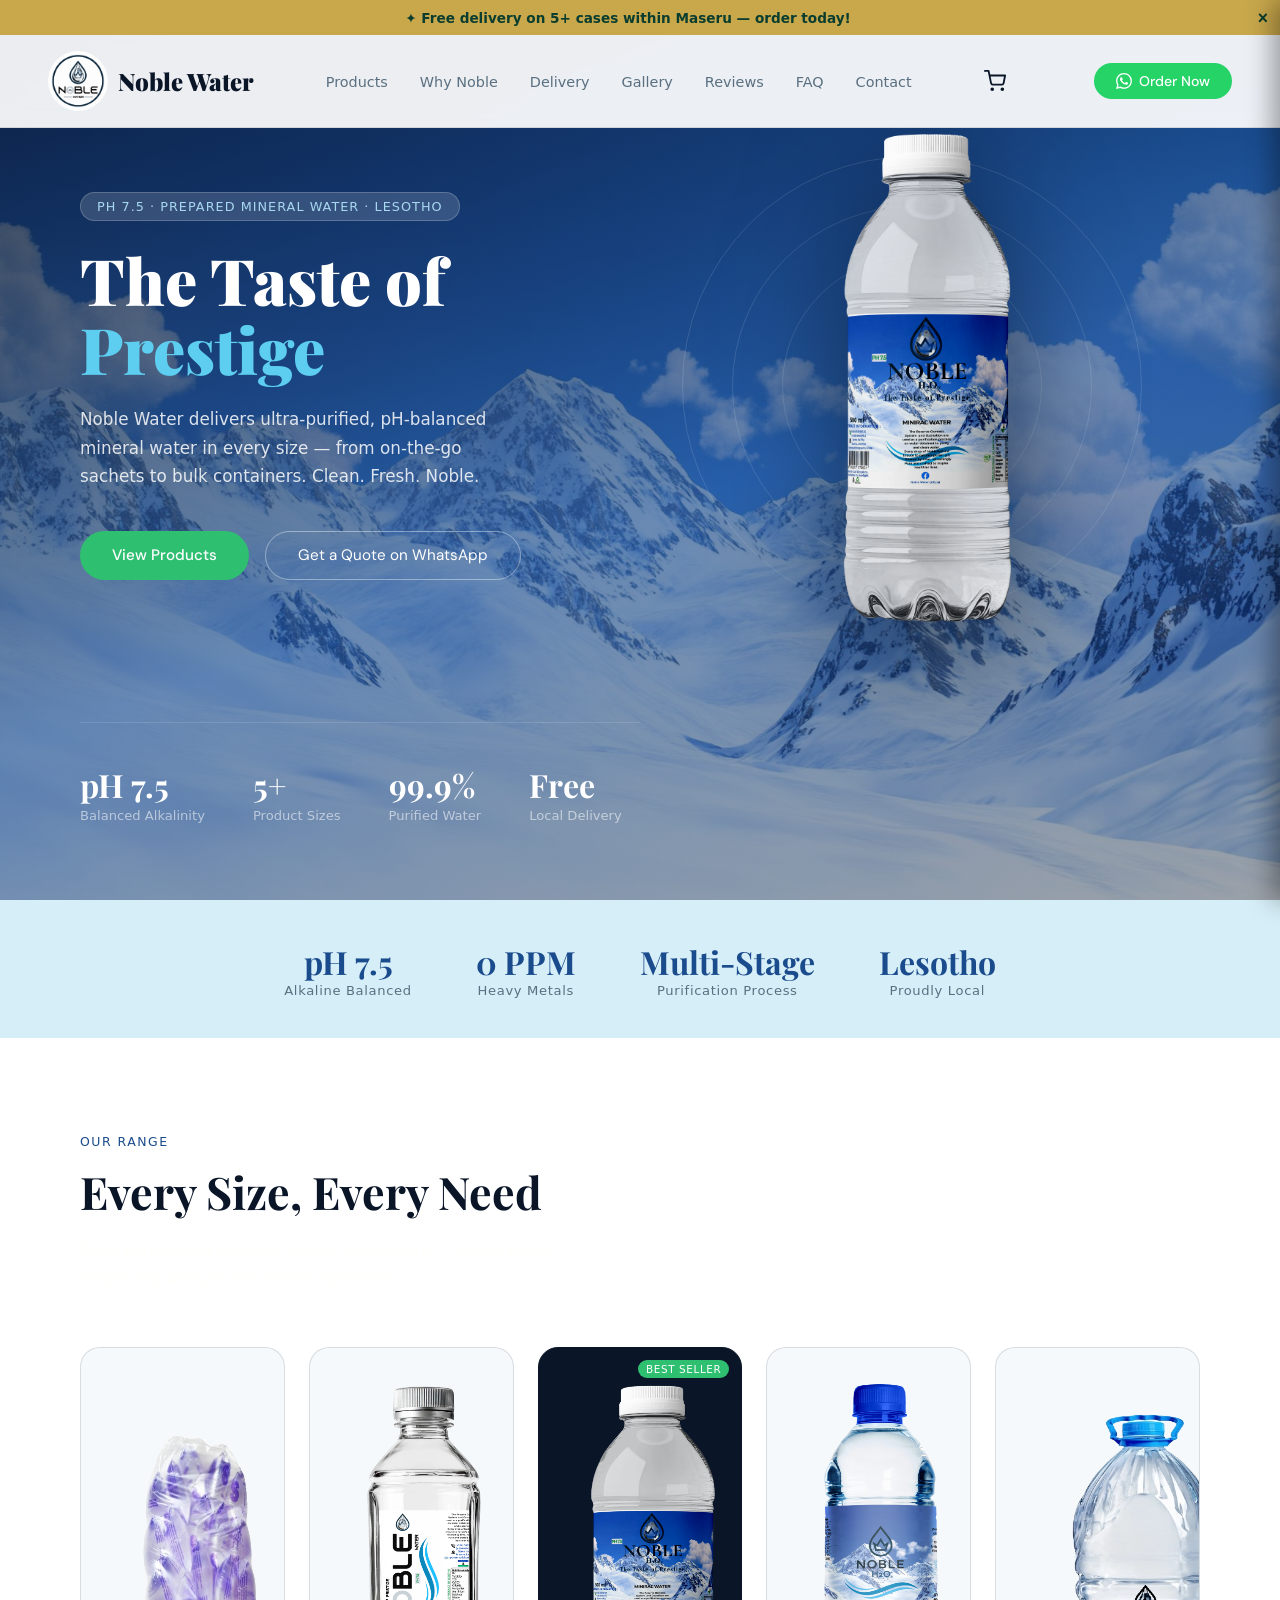
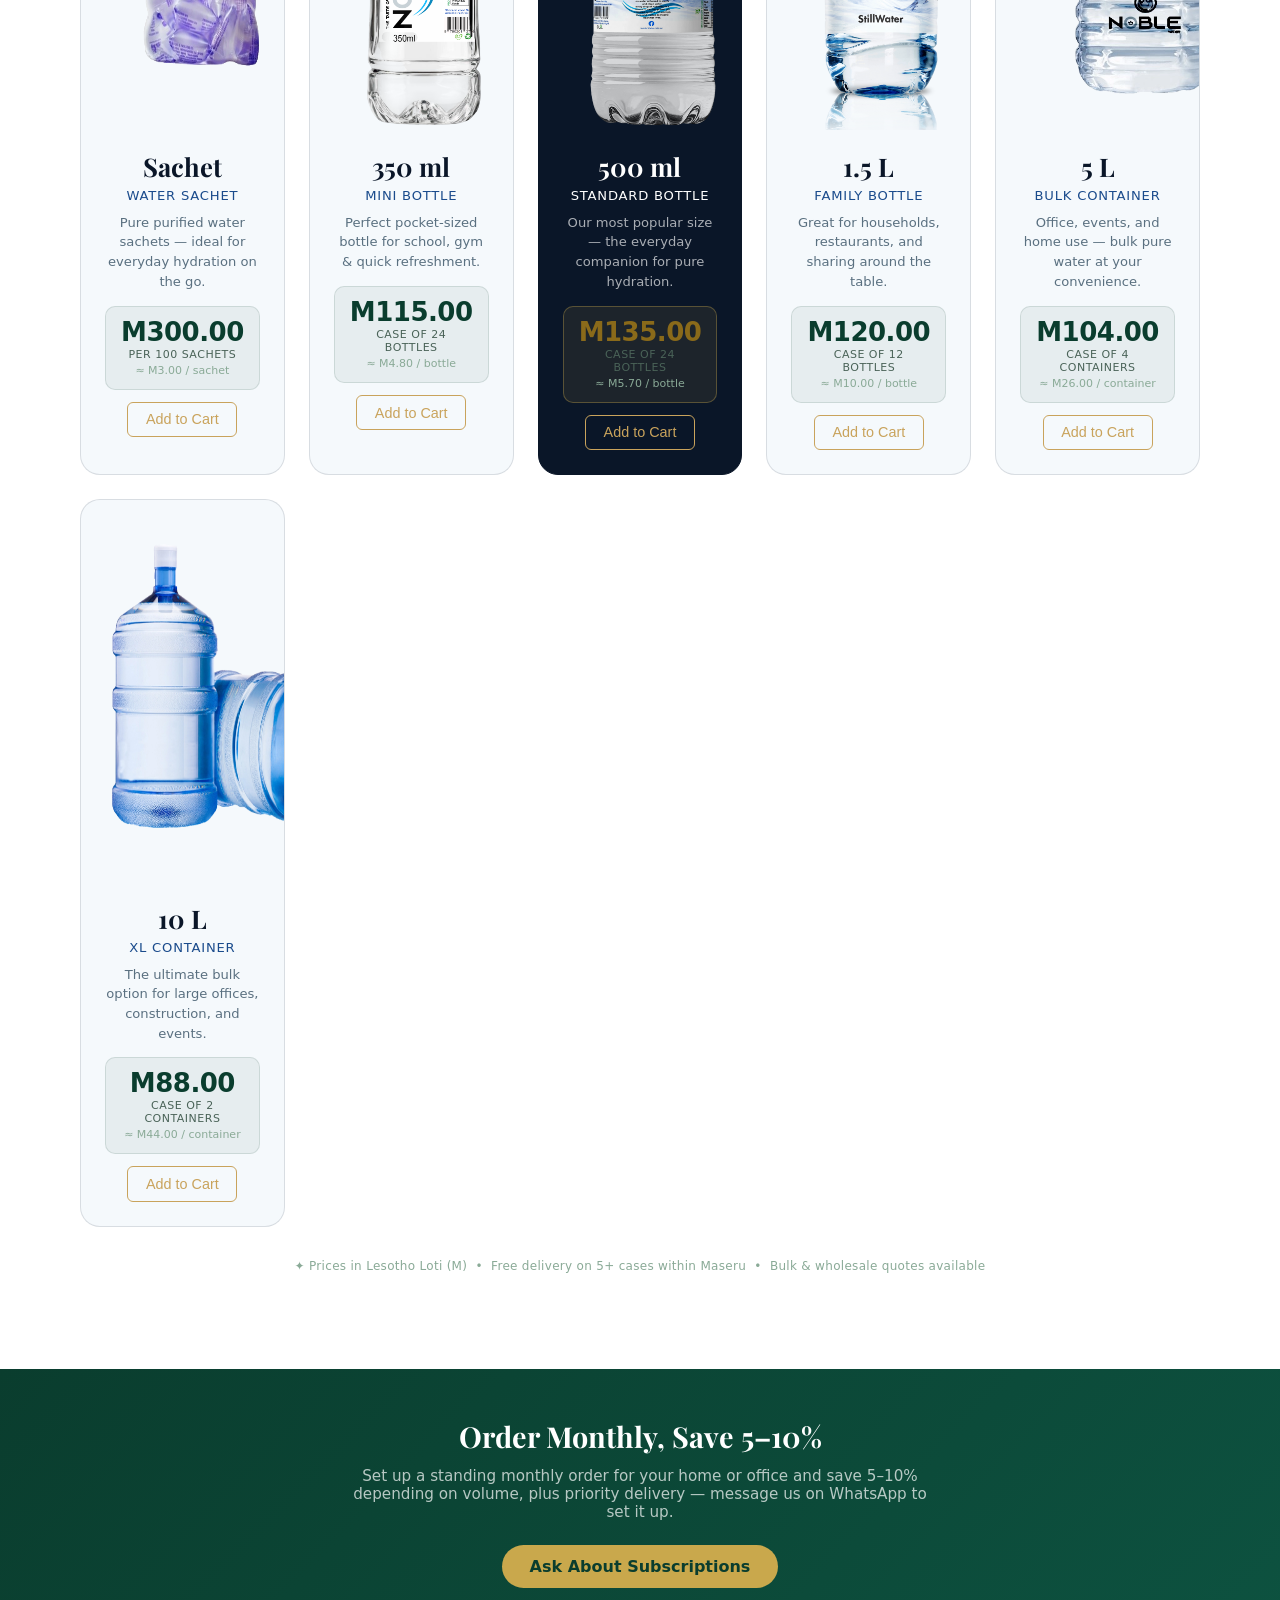
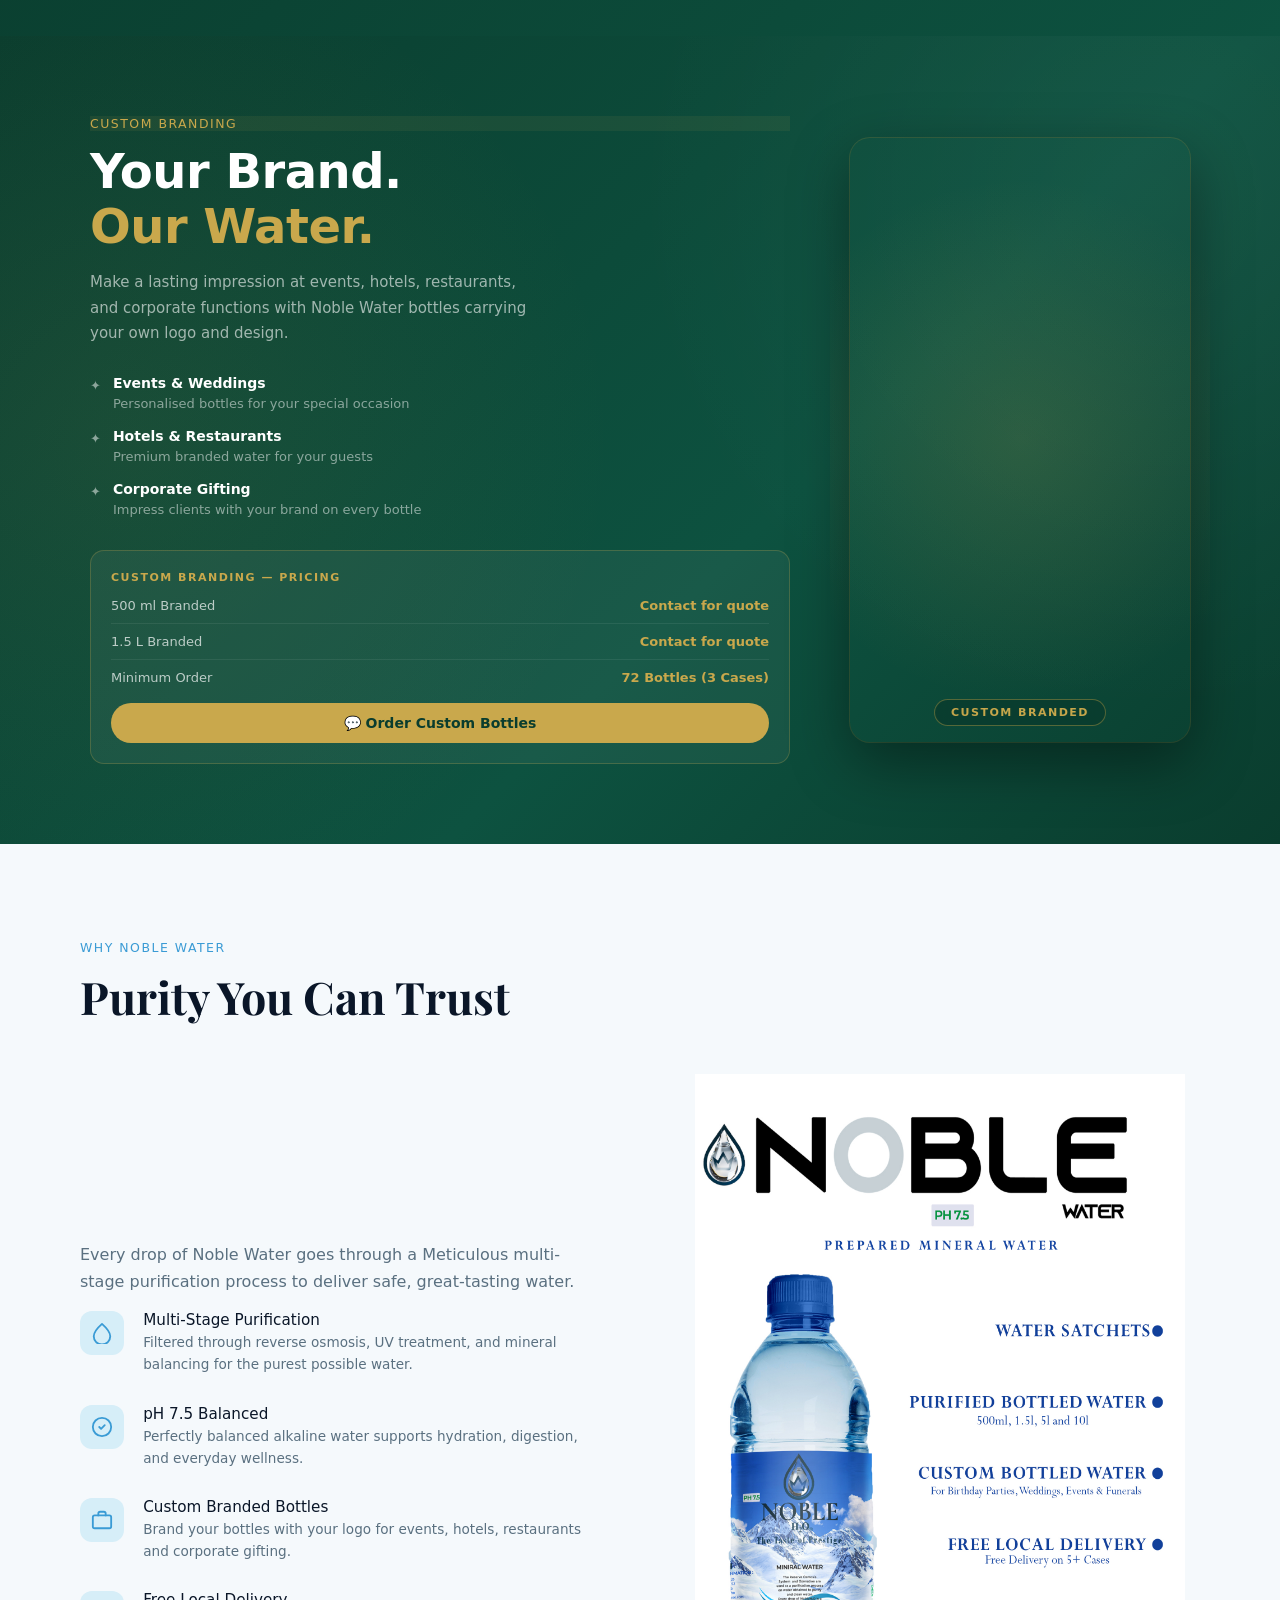
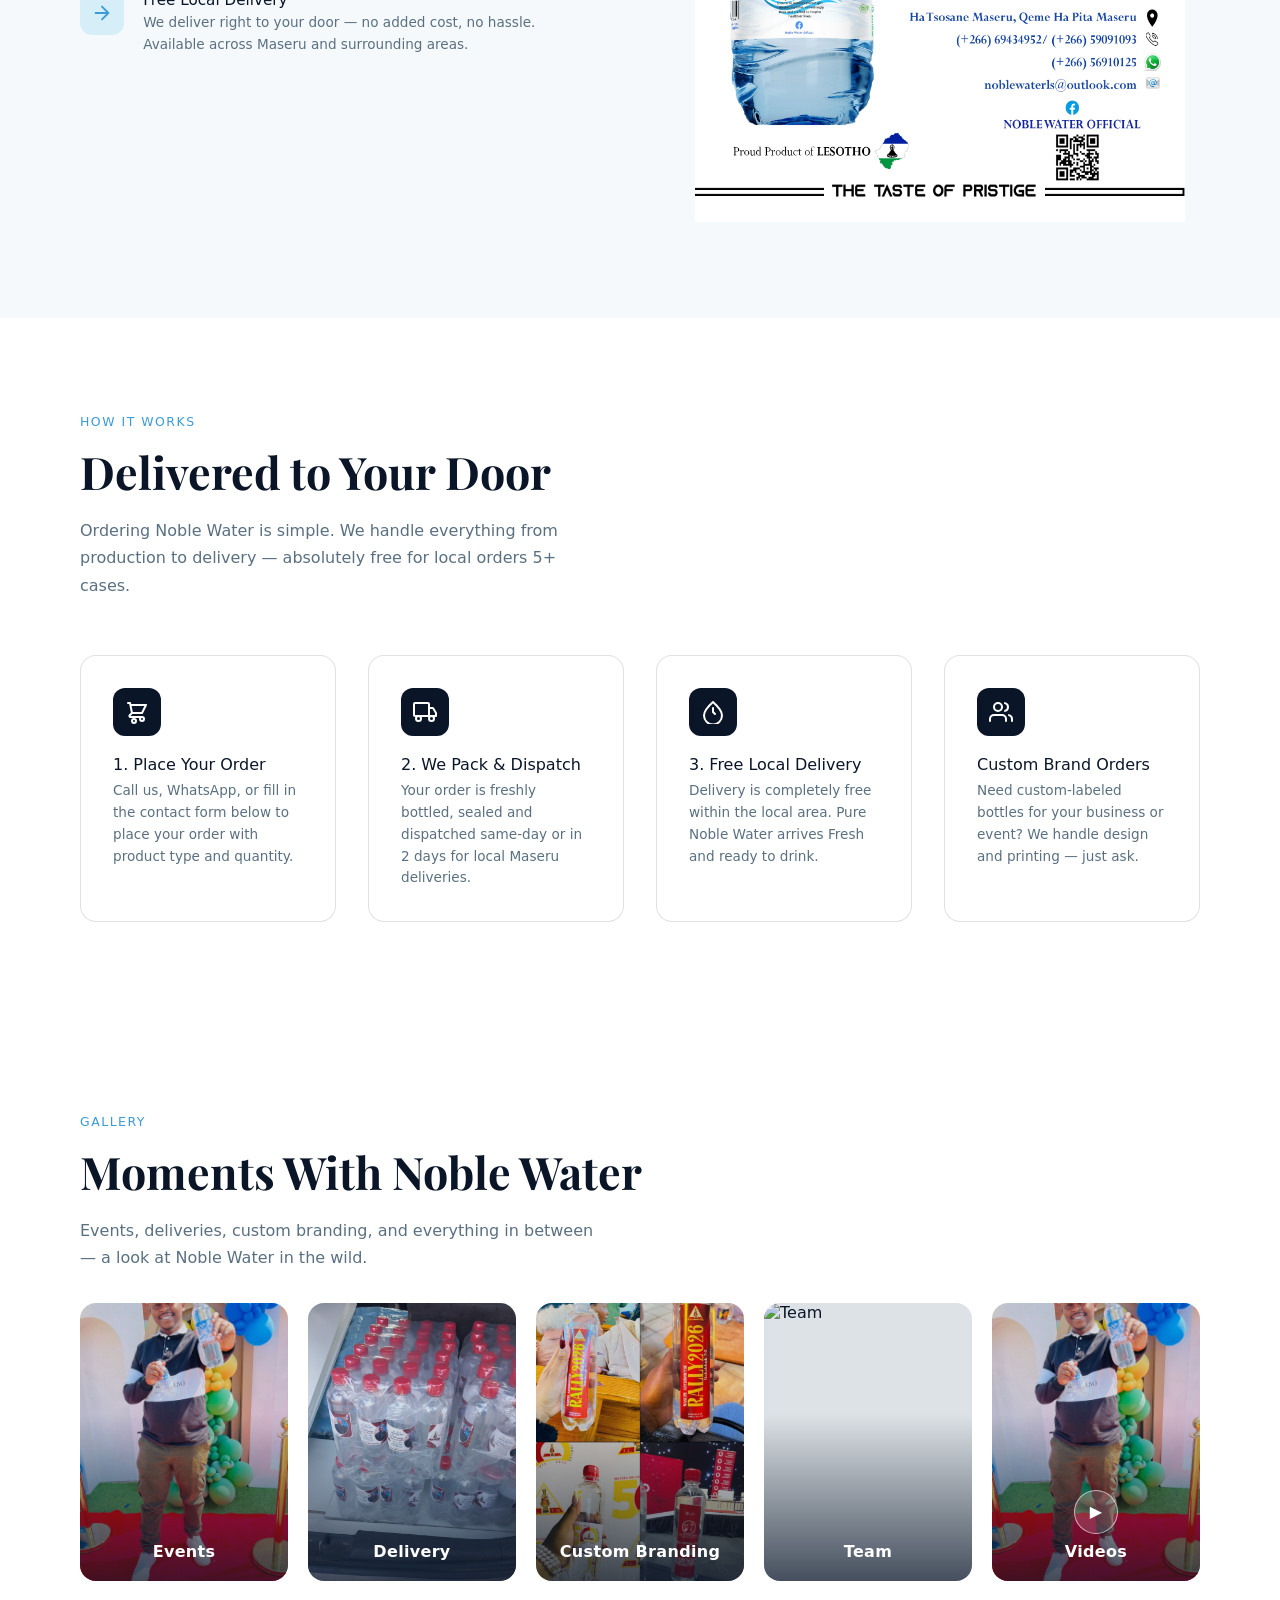
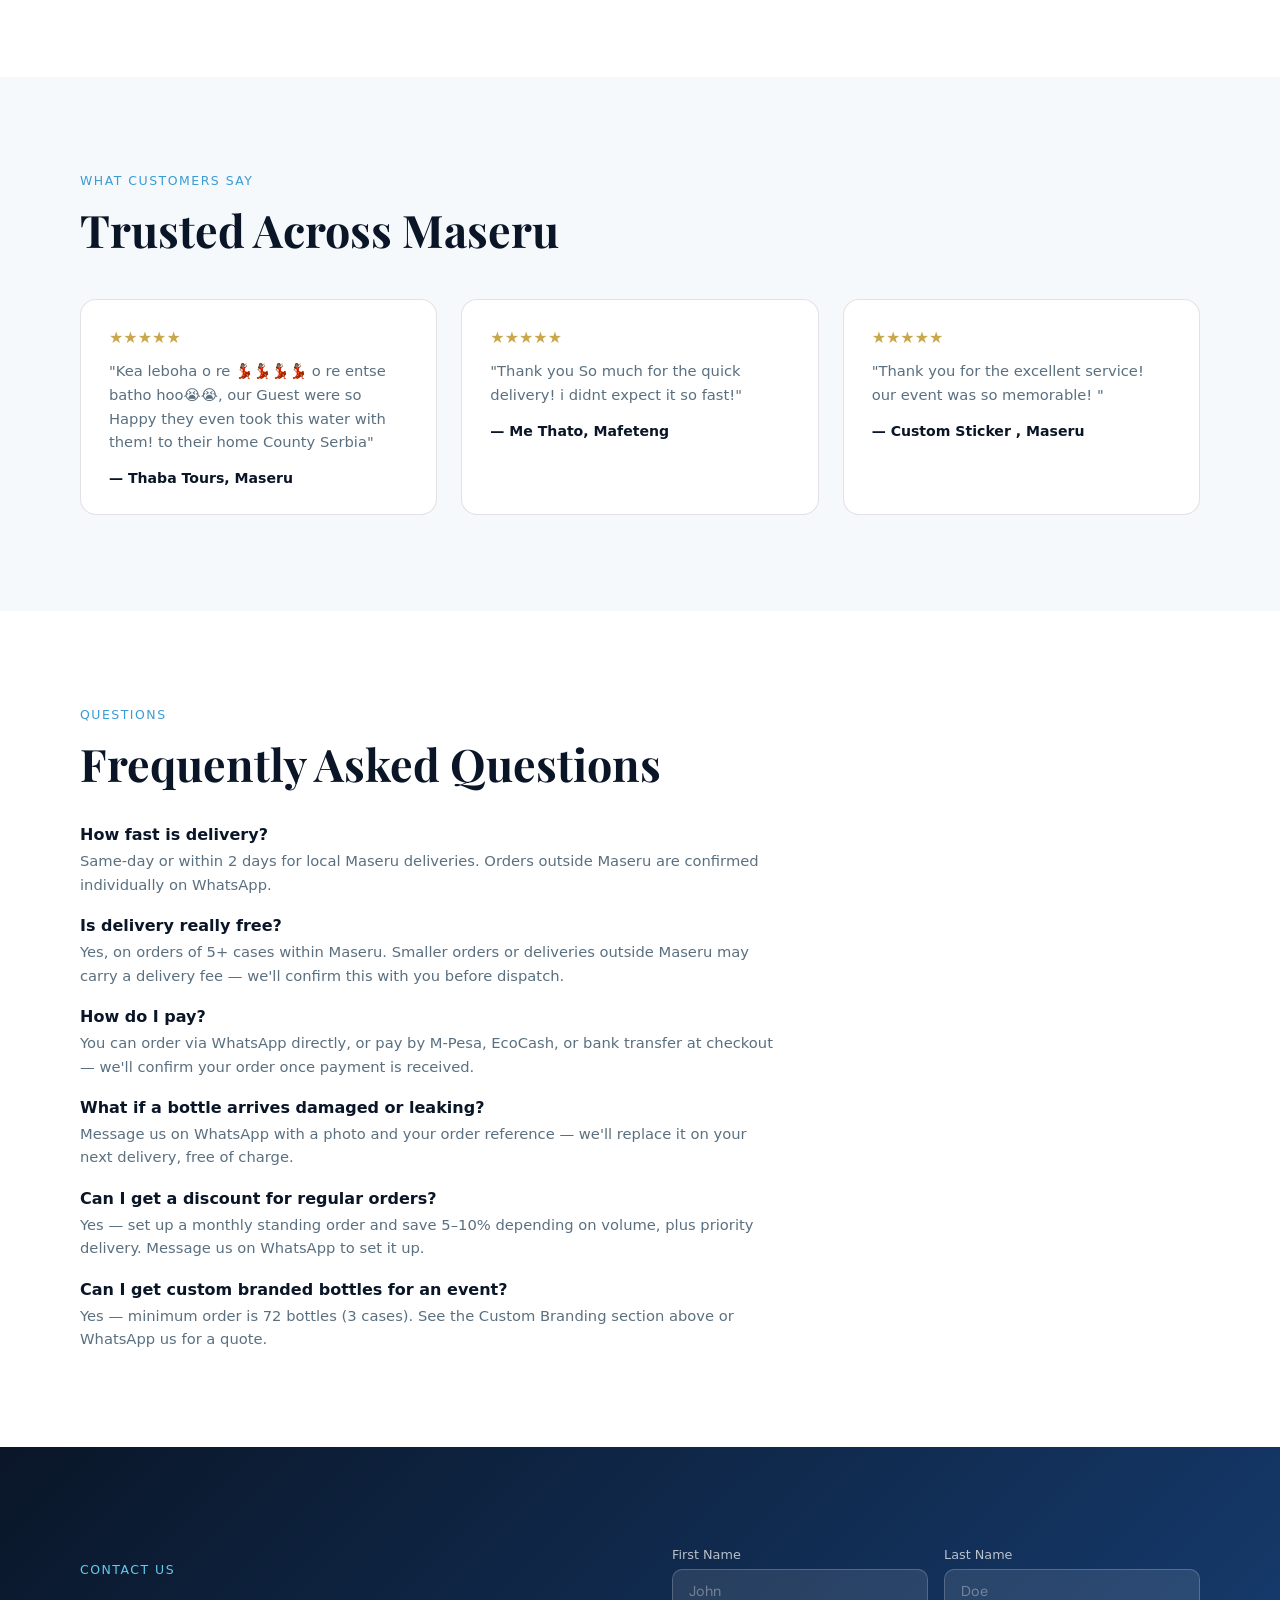
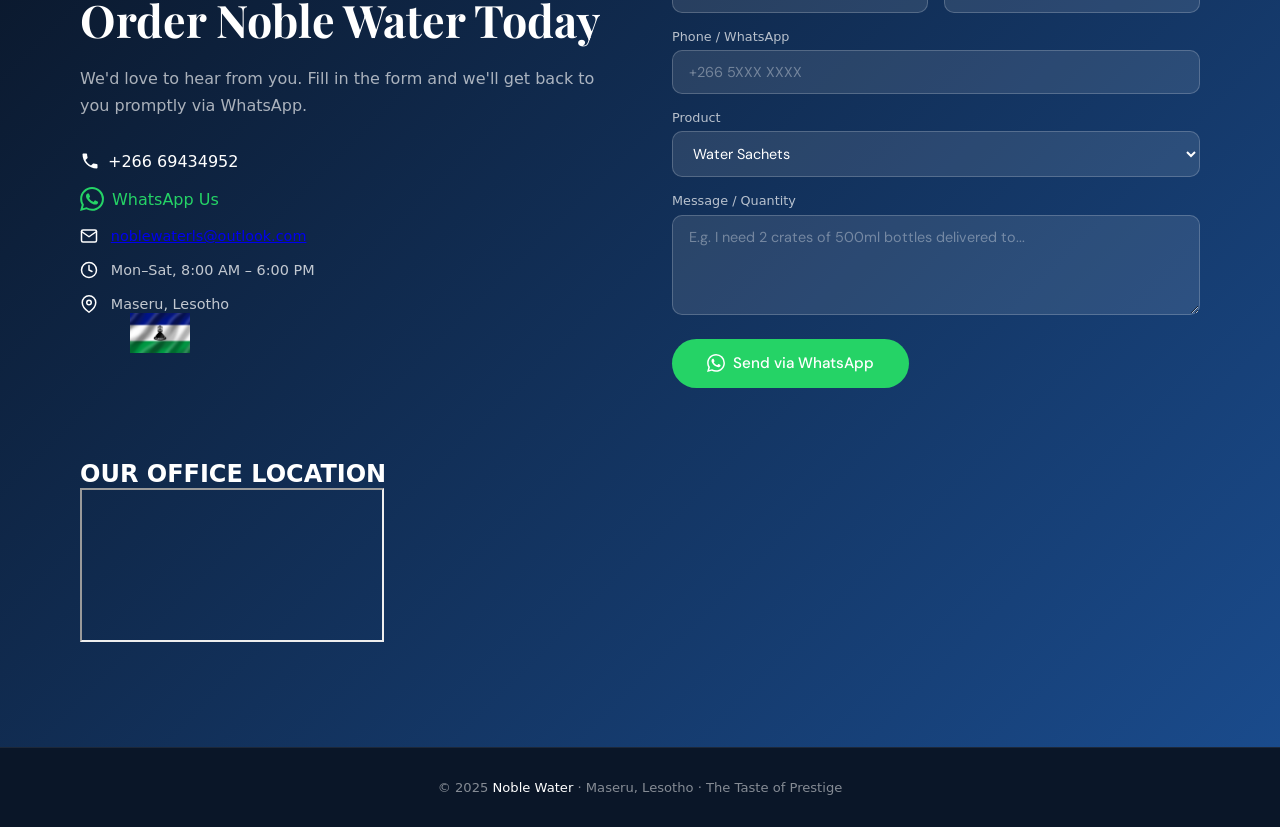
==== commit ae53278c: "Add files via upload" ====
--- a/index.html
+++ b/index.html
@@ -83,6 +83,14 @@
 .nav-links{display:flex;gap:2rem;list-style:none}
 .nav-links a{font-size:0.9rem;color:var(--muted);text-decoration:none;font-weight:400;transition:color 0.2s}
 .nav-links a:hover{color:var(--navy)}
+#nw-hamburger{
+  display:none;background:none;border:none;cursor:pointer;
+  flex-direction:column;gap:5px;padding:6px;margin-left:0.5rem;
+}
+#nw-hamburger span{width:24px;height:2px;background:var(--navy);border-radius:2px;transition:transform 0.2s,opacity 0.2s;}
+#nw-hamburger.open span:nth-child(1){transform:translateY(7px) rotate(45deg)}
+#nw-hamburger.open span:nth-child(2){opacity:0}
+#nw-hamburger.open span:nth-child(3){transform:translateY(-7px) rotate(-45deg)}
 .nav-cta{
   background:#25D366;color:var(--white);border:none;border-radius:100px;
   padding:0.55rem 1.4rem;font-size:0.88rem;font-family:'DM Sans',sans-serif;
@@ -237,7 +245,8 @@
 /* ── CONTACT ── */
 .contact-section{
   background:linear-gradient(135deg,var(--navy) 0%,var(--blue) 100%);
-  padding:6rem 5rem;display:grid;grid-template-columns:1fr 1fr;gap:4rem;align-items:start;
+  padding:6rem 5rem;display:grid;grid-template-columns:1fr 1fr;gap:4rem;align-items:center;
+  min-height:100vh;
 }
 .contact-section .section-title{color:white}
 .contact-section .section-sub{color:rgba(255,255,255,.65)}
@@ -271,8 +280,17 @@
 footer strong{color:white;font-weight:500}
 
 @media(max-width:900px){
-  nav{padding:1rem 1.5rem}
-  .nav-links{display:none}
+  nav{padding:1rem 1.5rem;flex-wrap:wrap}
+  #nw-hamburger{display:flex}
+  .nav-links{
+    display:none;position:absolute;top:100%;left:0;right:0;
+    flex-direction:column;gap:0;background:#fff;
+    border-bottom:1px solid var(--border);
+    box-shadow:0 10px 24px rgba(10,22,40,0.08);
+  }
+  .nav-links.open{display:flex}
+  .nav-links li{width:100%}
+  .nav-links a{display:block;padding:0.9rem 1.5rem;border-top:1px solid var(--border)}
   .hero{grid-template-columns:1fr;padding:6rem 2rem 3rem}
   .hero-visual{display:none}
   .hero-stats{gap:1.5rem;flex-wrap:wrap}
@@ -316,6 +334,9 @@
     <li><a href="#faq">FAQ</a></li>
     <li><a href="#contact">Contact</a></li>
   </ul>
+  <button id="nw-hamburger" aria-label="Toggle menu" onclick="document.querySelector('.nav-links').classList.toggle('open'); this.classList.toggle('open');">
+    <span></span><span></span><span></span>
+  </button>
   <button id="nw-cart-toggle" onclick="window.NobleCart && window.NobleCart.open()" aria-label="Open cart" style="position:relative;background:none;border:none;cursor:pointer;margin-right:1rem;display:inline-flex;align-items:center;">
     <svg width="22" height="22" viewBox="0 0 24 24" fill="none" stroke="#0A1628" stroke-width="2" stroke-linecap="round" stroke-linejoin="round"><circle cx="9" cy="21" r="1"/><circle cx="20" cy="21" r="1"/><path d="M1 1h4l2.68 13.39a2 2 0 0 0 2 1.61h9.72a2 2 0 0 0 2-1.61L23 6H6"/></svg>
     <span id="nw-cart-badge"></span>
@@ -325,6 +346,15 @@
     Order Now
   </a>
 </nav>
+
+<script>
+  document.querySelectorAll('.nav-links a').forEach((link) => {
+    link.addEventListener('click', () => {
+      document.querySelector('.nav-links').classList.remove('open');
+      document.getElementById('nw-hamburger').classList.remove('open');
+    });
+  });
+</script>
 
 <!-- HERO -->
 <section class="hero">
@@ -486,7 +516,6 @@
     <a href="https://wa.me/26656910125?text=Hi%20Noble%20Water!%20I%27d%20like%20to%20ask%20about%20a%20monthly%20subscription." target="_blank" rel="noopener noreferrer" style="display:inline-flex; align-items:center; gap:0.5rem; background:#c9a84c; color:#0a3d2e; font-weight:600; padding:0.75rem 1.75rem; border-radius:100px; text-decoration:none;">Ask About Subscriptions</a>
   </div>
 </section>
-
 <!-- ===================== PASTE THIS CSS INTO YOUR STYLESHEET ===================== -->
 <style>
 /* Price box inside each product card */
@@ -898,13 +927,28 @@
   <div class="section-title">Moments With Noble Water</div>
   <p class="section-sub">Events, deliveries, custom branding, and everything in between — a look at Noble Water in the wild.</p>
 
-  <div style="display:flex;justify-content:flex-start;gap:0.75rem;flex-wrap:wrap;margin-top:2rem;">
-    <button class="gallery-filter-btn active" data-filter="all">All</button>
-    <button class="gallery-filter-btn" data-filter="events">Events</button>
-    <button class="gallery-filter-btn" data-filter="delivery">Delivery</button>
-    <button class="gallery-filter-btn" data-filter="branding">Custom Branding</button>
-    <button class="gallery-filter-btn" data-filter="team">Team</button>
-    <button class="gallery-filter-btn" data-filter="videos">Videos</button>
+  <!-- Category covers: click one to see everything in that category -->
+  <div id="gallery-covers" class="gallery-covers">
+    <div class="gallery-cover" data-category="events">
+      <img src="gallery/poea.jpeg" alt="Events">
+      <div class="cover-overlay"><span class="cover-label">Events</span></div>
+    </div>
+    <div class="gallery-cover" data-category="delivery">
+      <img src="gallery/st michales (1).jpeg" alt="Delivery">
+      <div class="cover-overlay"><span class="cover-label">Delivery</span></div>
+    </div>
+    <div class="gallery-cover" data-category="branding">
+      <img src="gallery/WhatsApp Image 2026-09-17 at 12.26.57.jpeg" alt="Custom Branding">
+      <div class="cover-overlay"><span class="cover-label">Custom Branding</span></div>
+    </div>
+    <div class="gallery-cover" data-category="team">
+      <img src="gallery/team-01.jpg" alt="Team">
+      <div class="cover-overlay"><span class="cover-label">Team</span></div>
+    </div>
+    <div class="gallery-cover" data-category="videos">
+      <img src="gallery/poea.jpeg" alt="Videos">
+      <div class="cover-overlay cover-overlay-video"><span class="cover-play">▶</span><span class="cover-label">Videos</span></div>
+    </div>
   </div>
 
   <!--
@@ -925,7 +969,9 @@
 5. Change the gallery-caption text.
 -->
 
-<section id="gallery" class="gallery-section">
+<div id="gallery-inner" class="gallery-section" style="display:none;">
+
+  <button id="gallery-back-btn">&larr; Back to Gallery</button>
 
   <div class="gallery-grid" id="gallery-grid">
 
@@ -1095,42 +1141,6 @@
   </div>
 
 </div>
-
-
-<div class="gallery-item gallery-video" data-category="videos">
-
-  <div class="video-thumbnail" onclick="openVideo('gallery/custom-branded-water.mp4')">
-    <video muted preload="metadata"
-           poster="gallery/video-03-poster.jpg">
-      <source src="gallery/custom-branded-water.mp4" type="video/mp4">
-    </video>
-
-    <div class="play-button">▶</div>
-  </div>
-
-  <div class="gallery-caption">
-    Custom branded Noble Water bottles
-  </div>
-
-</div>
-
-
-<div class="gallery-item gallery-video" data-category="videos">
-
-  <div class="video-thumbnail" onclick="openVideo('gallery/noble-water-behind-scenes.mp4')">
-    <video muted preload="metadata"
-           poster="gallery/video-04-poster.jpg">
-      <source src="gallery/noble-water-behind-scenes.mp4" type="video/mp4">
-    </video>
-
-    <div class="play-button">▶</div>
-  </div>
-
-  <div class="gallery-caption">
-    Behind the scenes at Noble Water
-  </div>
-
-</div>
 <!-- ================= VIDEO LIGHTBOX ================= -->
 
 <div id="video-lightbox">
@@ -1238,6 +1248,7 @@
   });
 
 </script>
+</div>
 </section>
 
 
@@ -1259,6 +1270,73 @@
 
 </div>
 <style>
+.video-thumbnail{
+  position:relative;width:100%;height:100%;cursor:pointer;overflow:hidden;
+}
+.video-thumbnail video{
+  width:100%;height:100%;object-fit:cover;display:block;
+  transition:transform 0.35s ease;
+}
+.video-thumbnail:hover video{transform:scale(1.06)}
+.video-thumbnail .play-button{
+  position:absolute;top:50%;left:50%;transform:translate(-50%,-50%);
+  width:56px;height:56px;border-radius:50%;
+  background:rgba(10,22,40,0.65);color:white;
+  display:flex;align-items:center;justify-content:center;
+  font-size:1.3rem;pointer-events:none;
+  transition:background 0.2s;
+}
+.video-thumbnail:hover .play-button{background:rgba(47,191,113,0.85)}
+
+#video-lightbox{
+  position:fixed;inset:0;background:rgba(5,10,18,0.92);
+  display:none;align-items:center;justify-content:center;
+  z-index:1000;padding:2rem;
+}
+#video-lightbox.active{display:flex}
+#video-lightbox video{max-width:90vw;max-height:85vh;border-radius:10px;background:black;}
+#video-lightbox-close{
+  position:absolute;top:1.5rem;right:2rem;background:none;border:none;
+  color:white;font-size:2rem;cursor:pointer;line-height:1;z-index:1001;
+}
+</style>
+<style>
+.gallery-covers{
+  display:grid;
+  grid-template-columns:repeat(auto-fit,minmax(200px,1fr));
+  gap:1.25rem;
+  margin-top:2rem;
+}
+.gallery-cover{
+  position:relative;border-radius:16px;overflow:hidden;cursor:pointer;
+  aspect-ratio:3/4;background:var(--offwhite);
+}
+.gallery-cover img{
+  width:100%;height:100%;object-fit:cover;display:block;
+  transition:transform 0.35s ease;
+}
+.gallery-cover:hover img{transform:scale(1.08)}
+.gallery-cover .cover-overlay{
+  position:absolute;inset:0;
+  background:linear-gradient(0deg,rgba(10,22,40,0.75) 0%,rgba(10,22,40,0.1) 60%);
+  display:flex;flex-direction:column;align-items:center;justify-content:flex-end;
+  padding-bottom:1.25rem;gap:0.5rem;
+}
+.gallery-cover .cover-label{
+  color:white;font-weight:600;font-size:1rem;letter-spacing:0.02em;
+}
+.gallery-cover .cover-play{
+  width:44px;height:44px;border-radius:50%;
+  background:rgba(255,255,255,0.15);border:1.5px solid rgba(255,255,255,0.6);
+  color:white;display:flex;align-items:center;justify-content:center;font-size:1rem;
+}
+#gallery-back-btn{
+  display:inline-flex;align-items:center;gap:0.4rem;
+  background:none;border:1px solid var(--border);border-radius:100px;
+  padding:0.5rem 1.2rem;font-size:0.85rem;color:var(--navy);cursor:pointer;
+  margin-bottom:1.5rem;
+}
+#gallery-back-btn:hover{background:var(--offwhite)}
 .gallery-filter-btn{
   border:1px solid var(--border);background:var(--offwhite);color:var(--muted);
   padding:0.5rem 1.2rem;border-radius:100px;font-size:0.85rem;cursor:pointer;
@@ -1309,24 +1387,36 @@
 
 <script>
   document.addEventListener('DOMContentLoaded', () => {
-    document.querySelectorAll('.gallery-filter-btn').forEach((btn) => {
-      btn.addEventListener('click', () => {
-        document.querySelectorAll('.gallery-filter-btn').forEach((b) => b.classList.remove('active'));
-        btn.classList.add('active');
-        const filter = btn.dataset.filter;
+    const coversEl = document.getElementById('gallery-covers');
+    const innerEl = document.getElementById('gallery-inner');
+    const backBtn = document.getElementById('gallery-back-btn');
+
+    document.querySelectorAll('.gallery-cover').forEach((cover) => {
+      cover.addEventListener('click', () => {
+        const category = cover.dataset.category;
         document.querySelectorAll('.gallery-item').forEach((item) => {
-          item.style.display = (filter === 'all' || item.dataset.category === filter) ? '' : 'none';
+          item.style.display = (item.dataset.category === category) ? '' : 'none';
         });
+        coversEl.style.display = 'none';
+        innerEl.style.display = 'block';
+        innerEl.scrollIntoView({ behavior: 'smooth', block: 'start' });
       });
+    });
+
+    backBtn.addEventListener('click', () => {
+      innerEl.style.display = 'none';
+      coversEl.style.display = 'grid';
+      coversEl.scrollIntoView({ behavior: 'smooth', block: 'start' });
     });
 
     const lightbox = document.getElementById('lightbox');
     const lightboxImg = document.getElementById('lightbox-img');
     const lightboxCaption = document.getElementById('lightbox-caption');
 
-    document.querySelectorAll('.gallery-item').forEach((item) => {
+    document.querySelectorAll('.gallery-item:not(.gallery-video)').forEach((item) => {
       item.addEventListener('click', () => {
         const img = item.querySelector('img');
+        if (!img) return;
         const caption = item.querySelector('.gallery-caption');
         lightboxImg.src = img.src;
         lightboxImg.alt = img.alt;
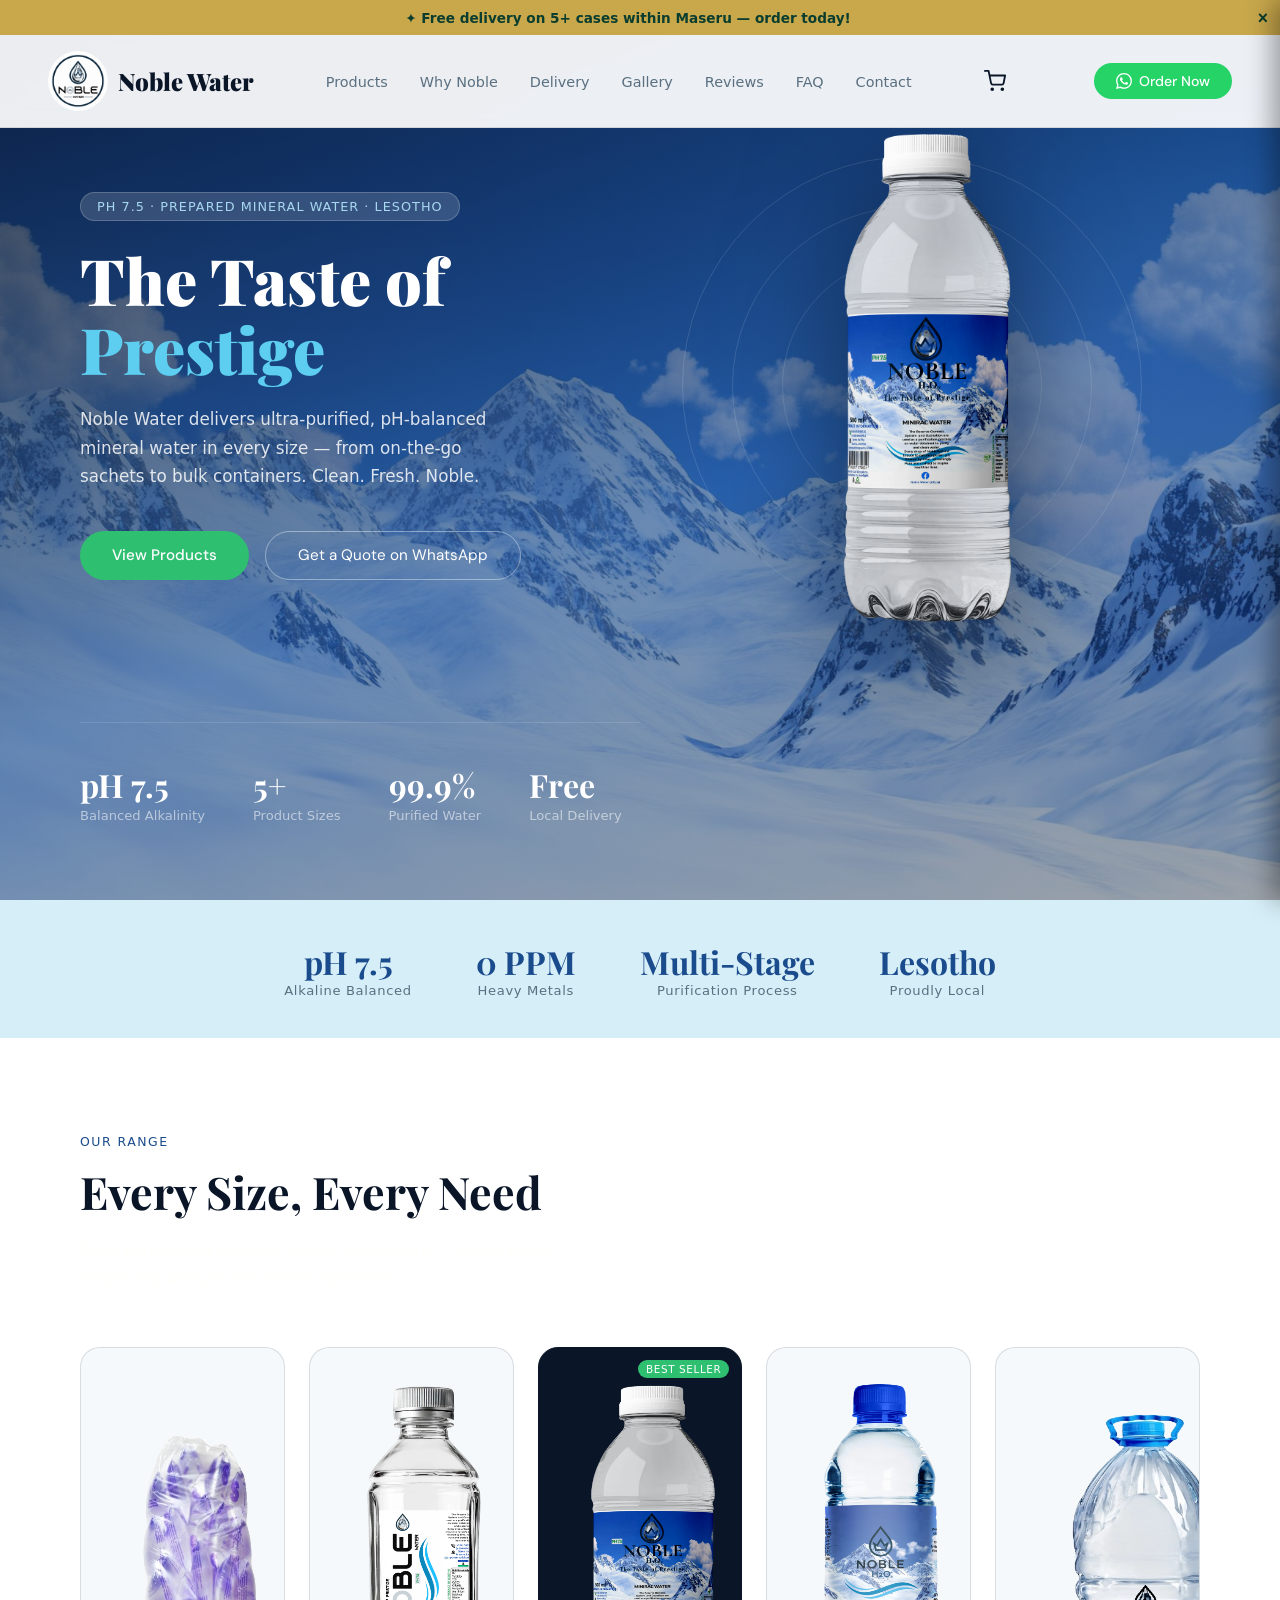
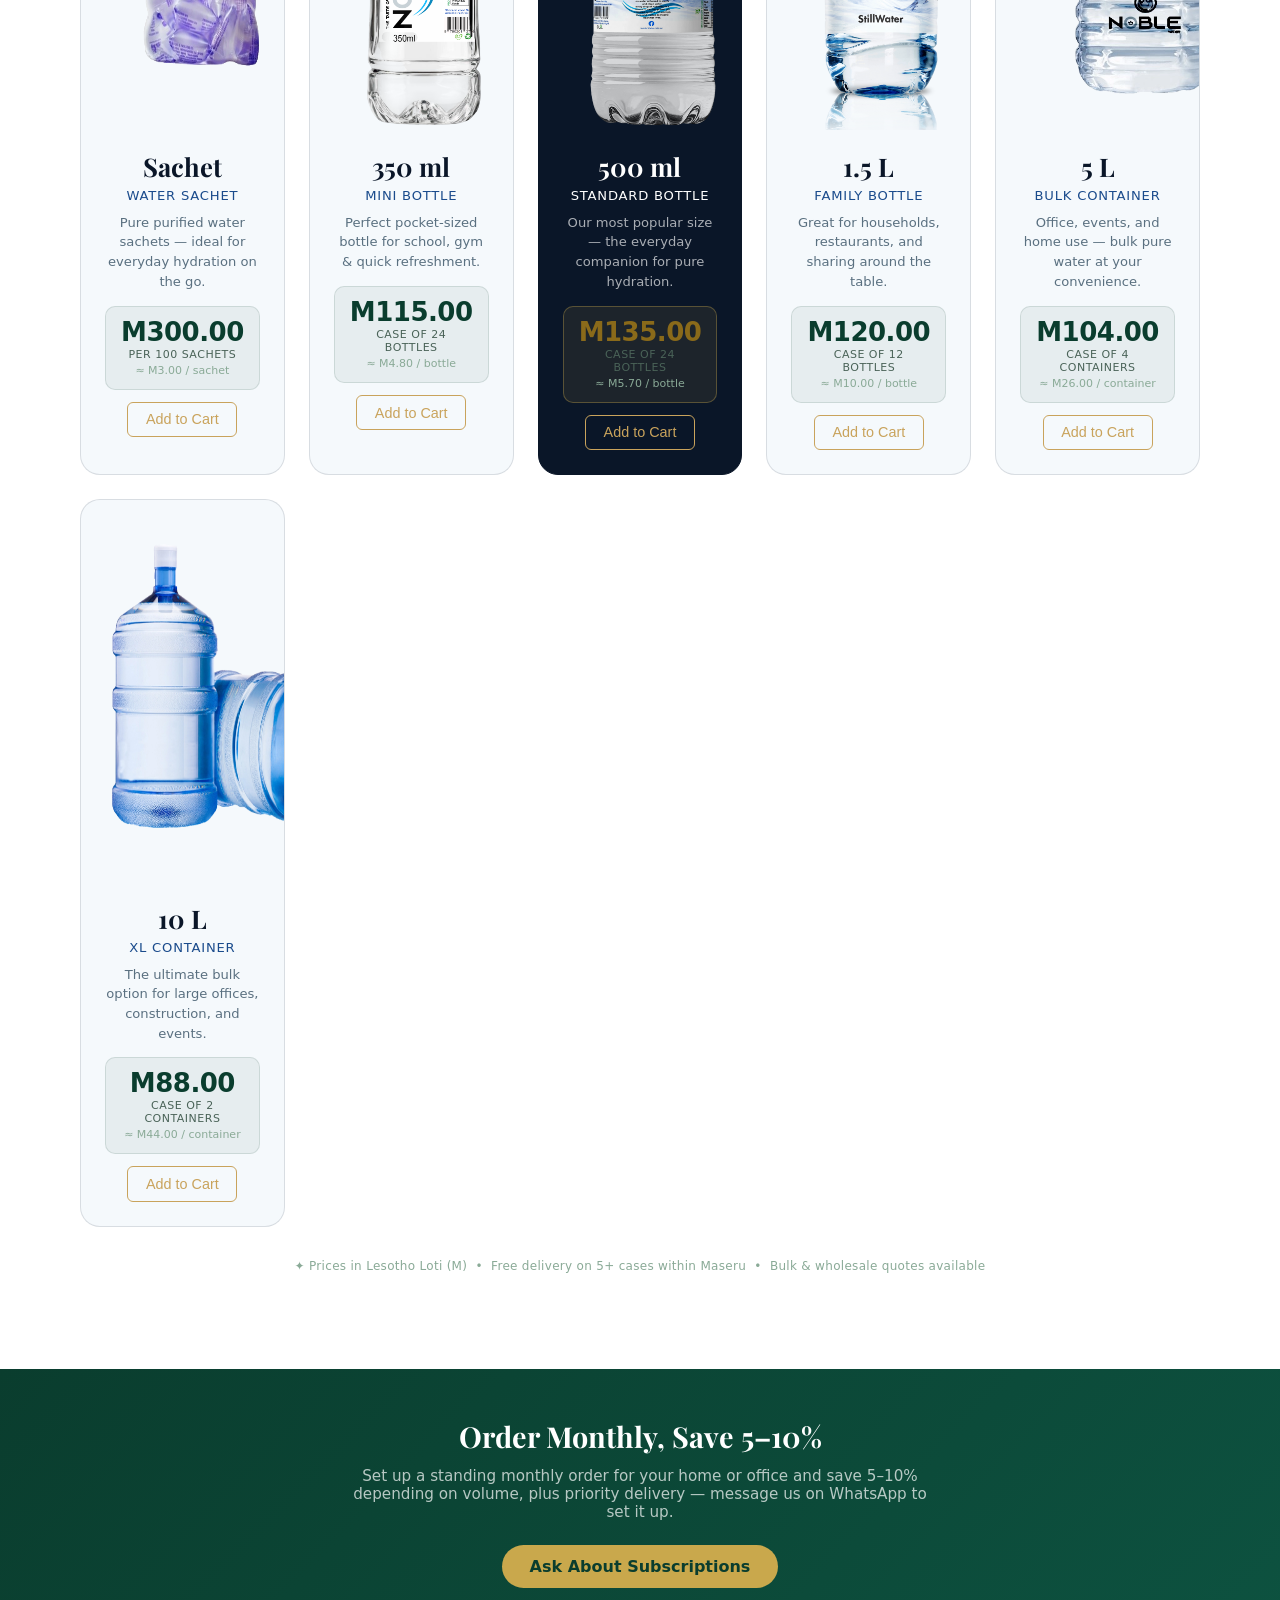
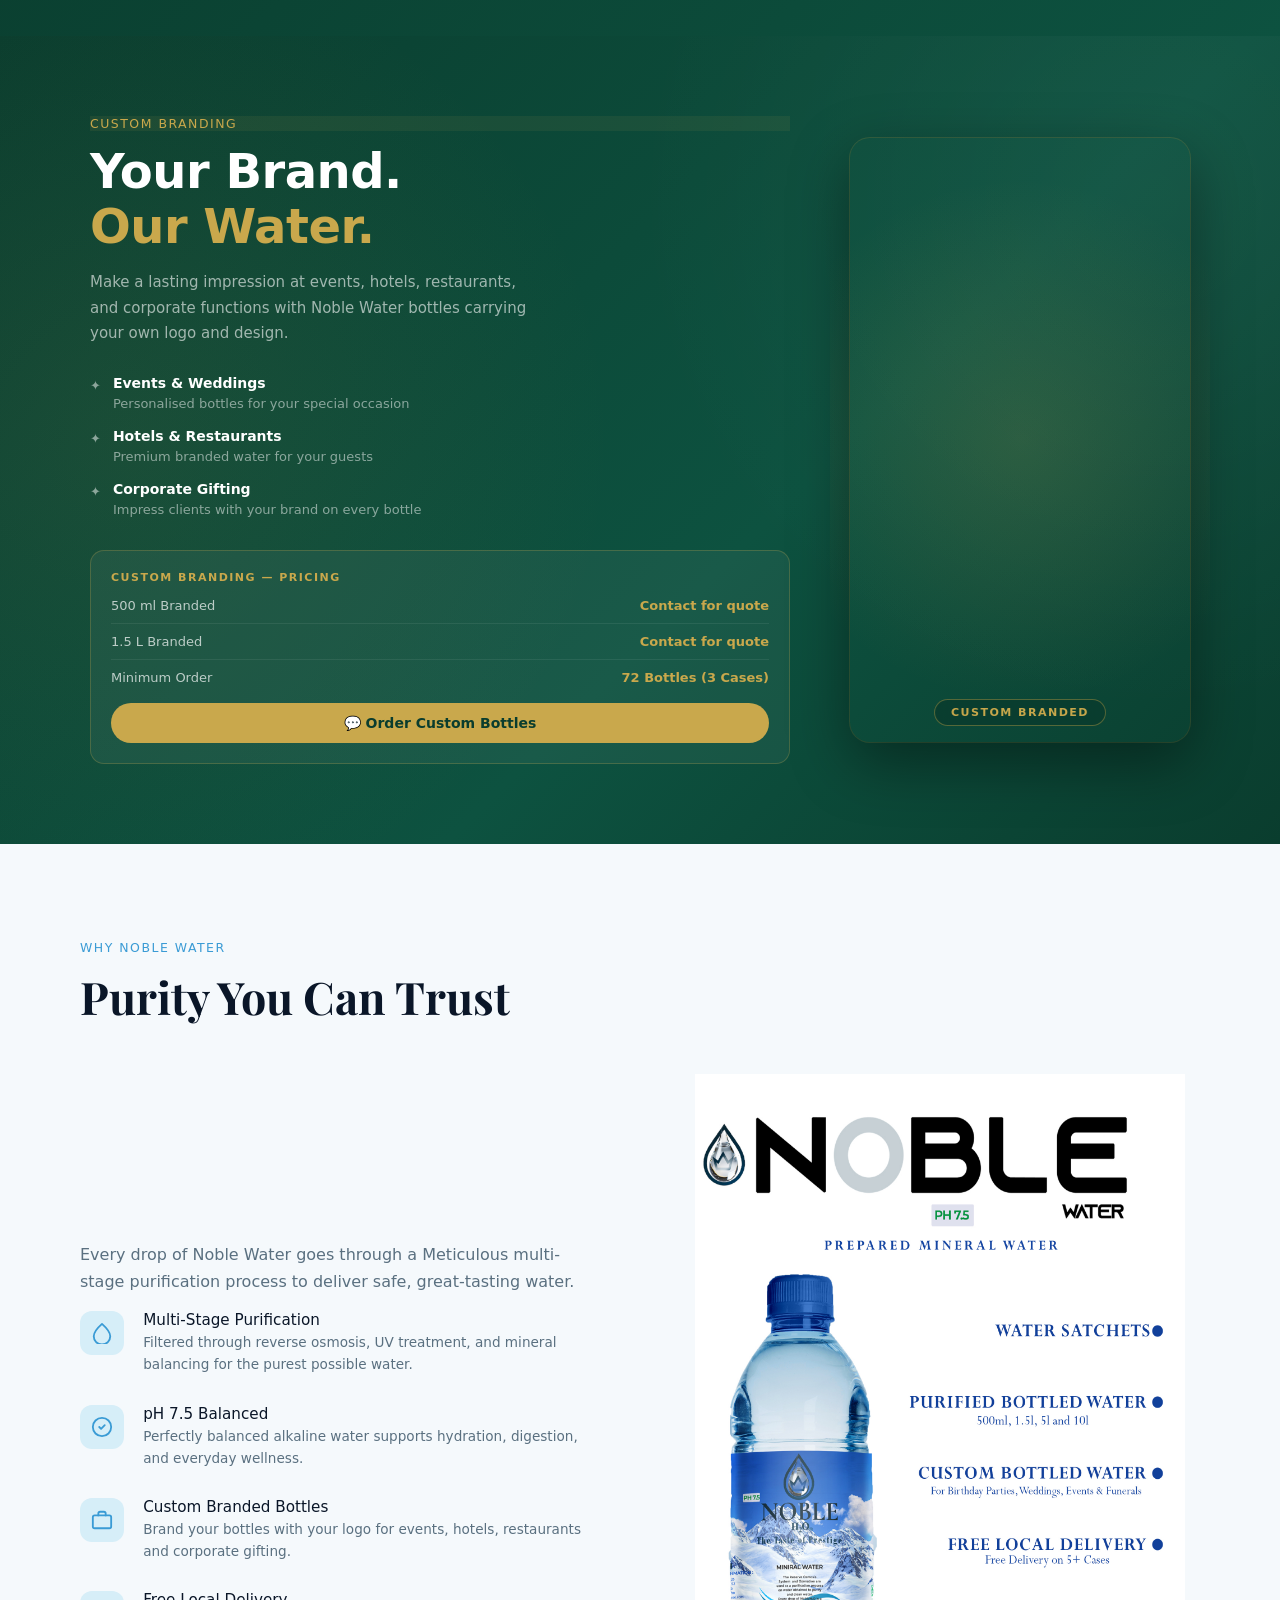
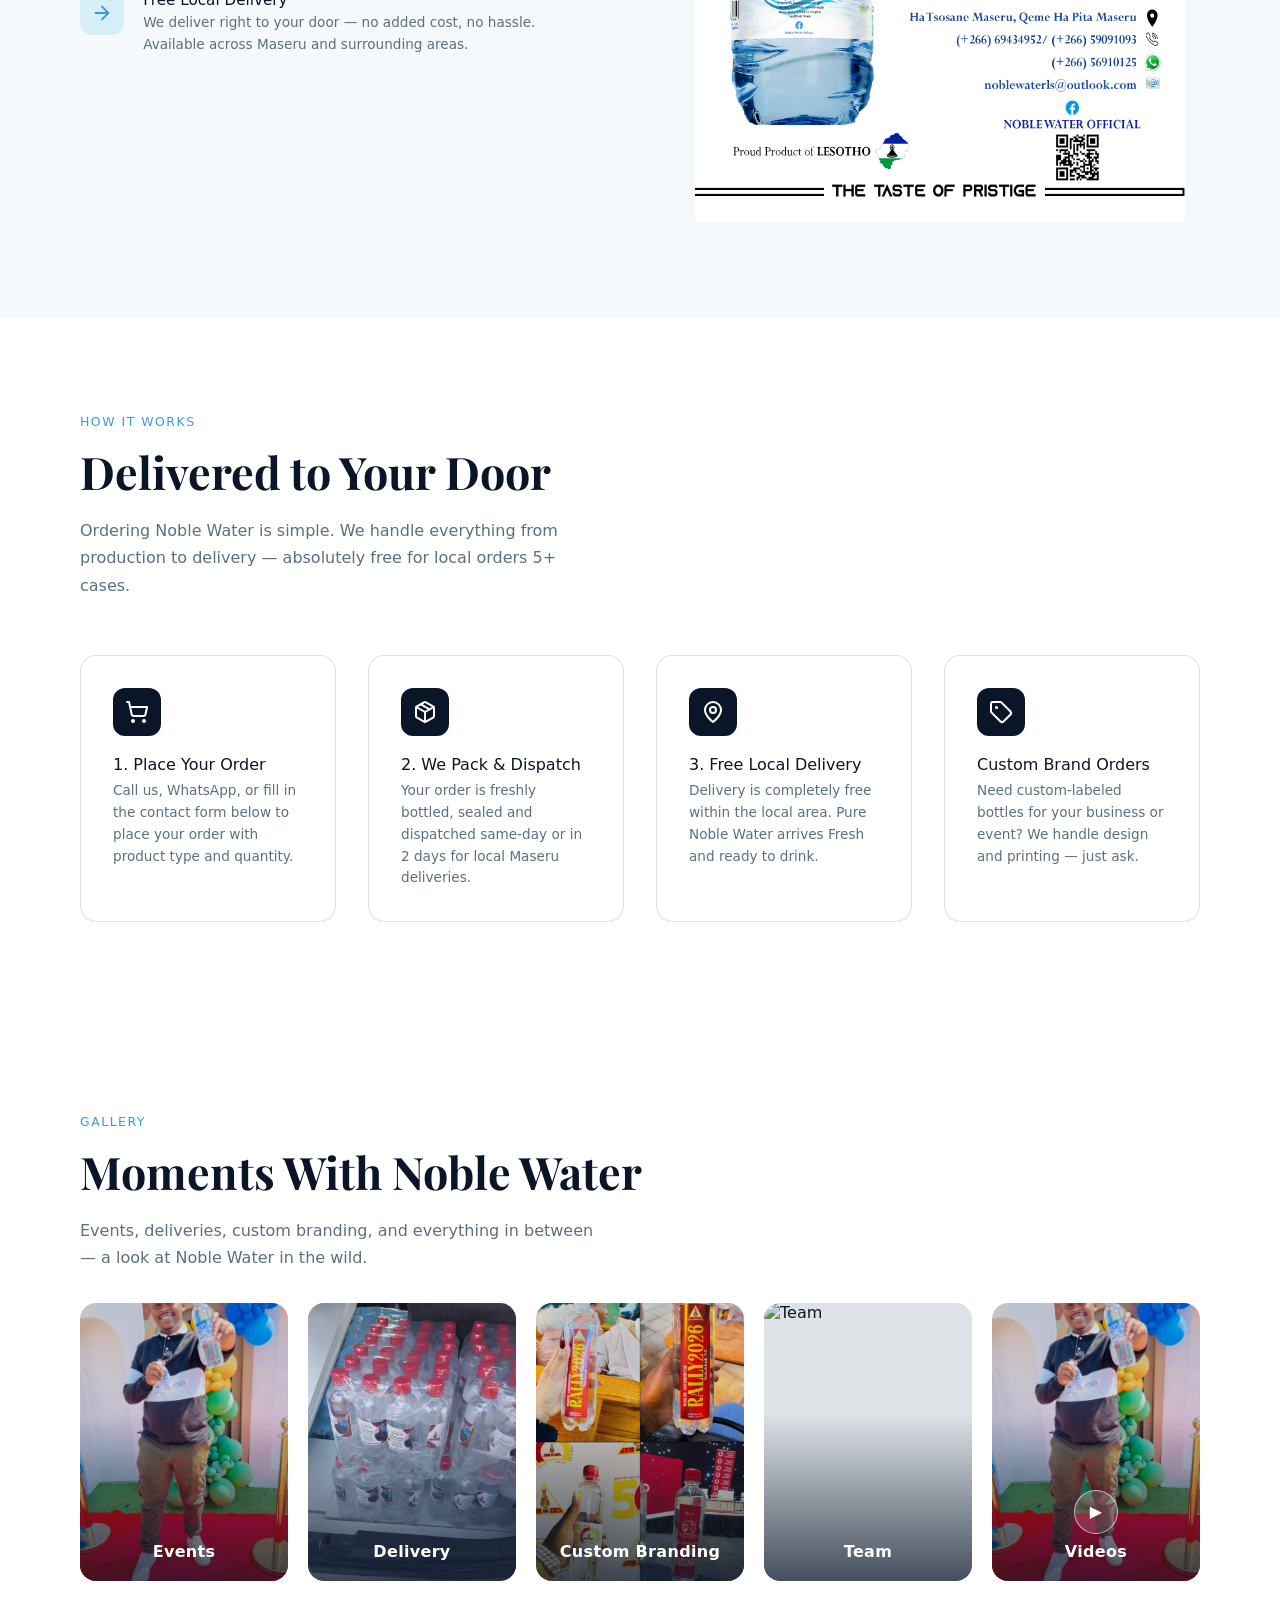
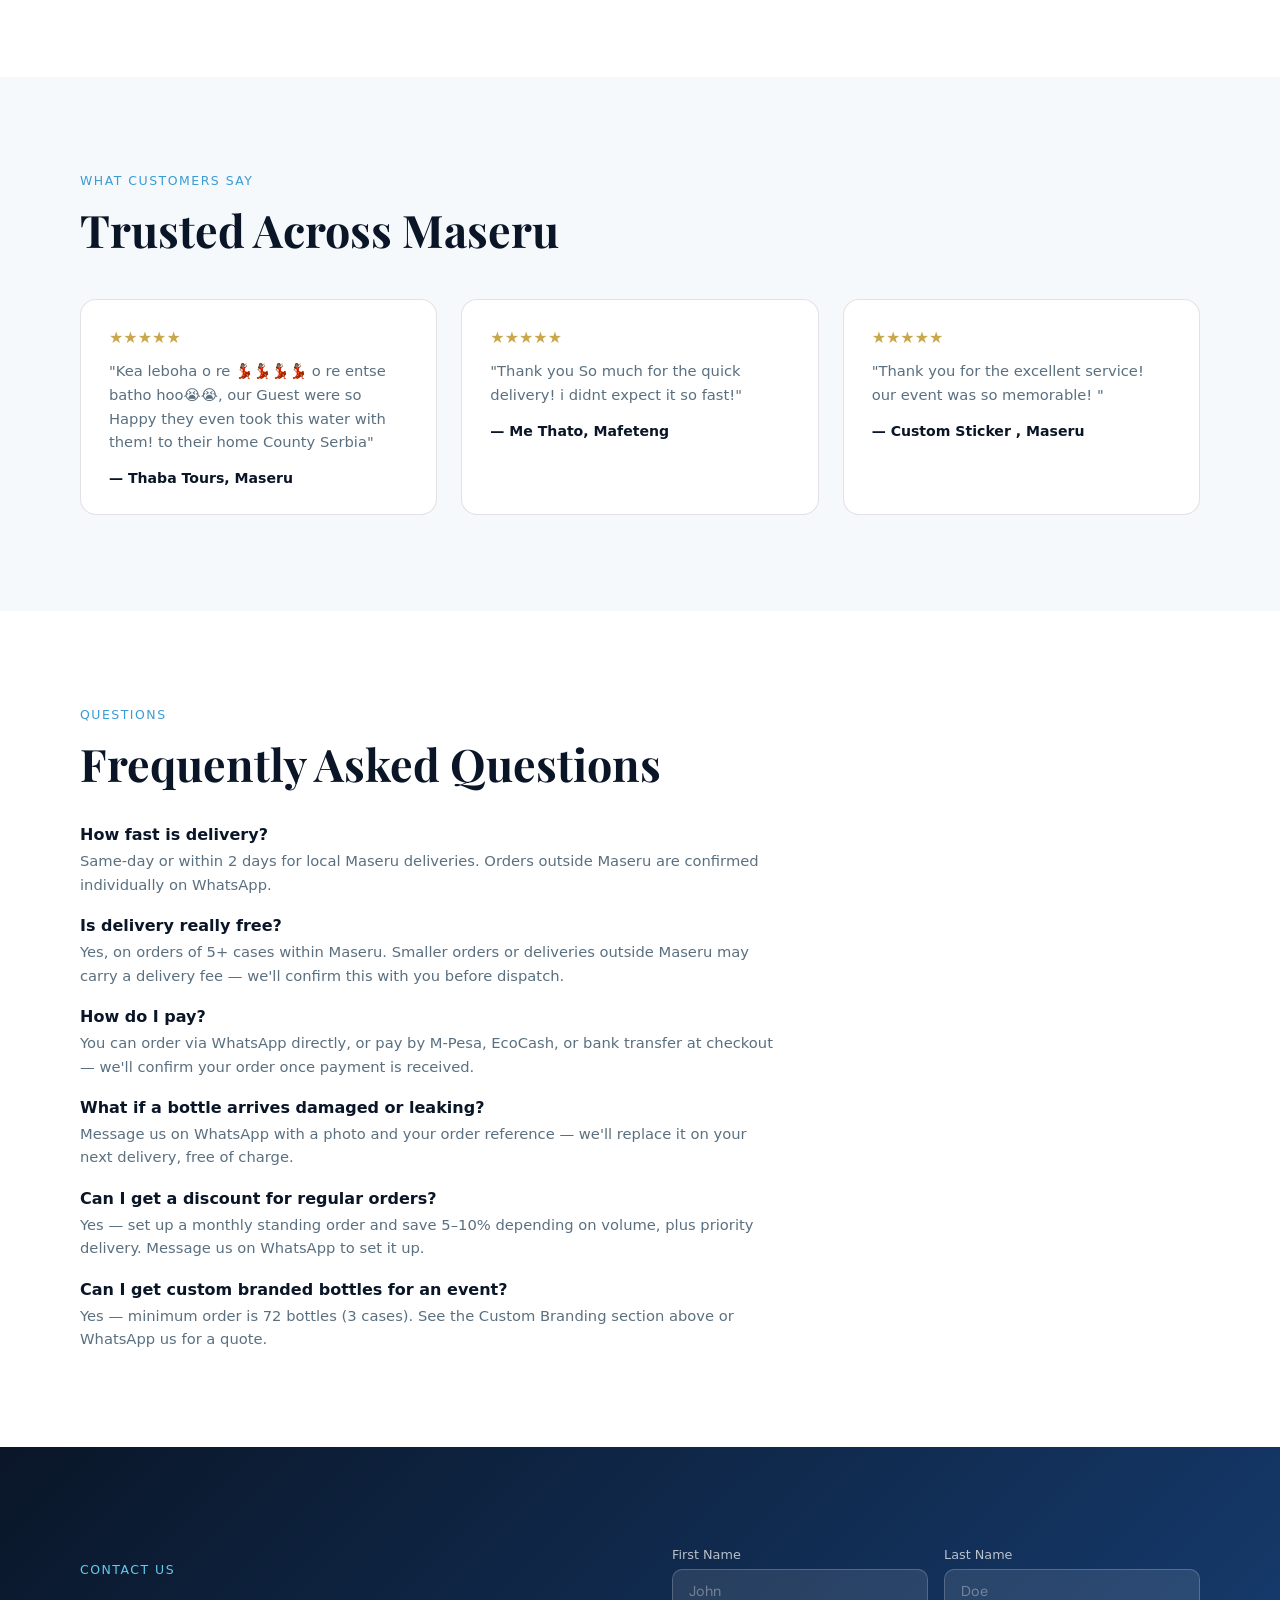
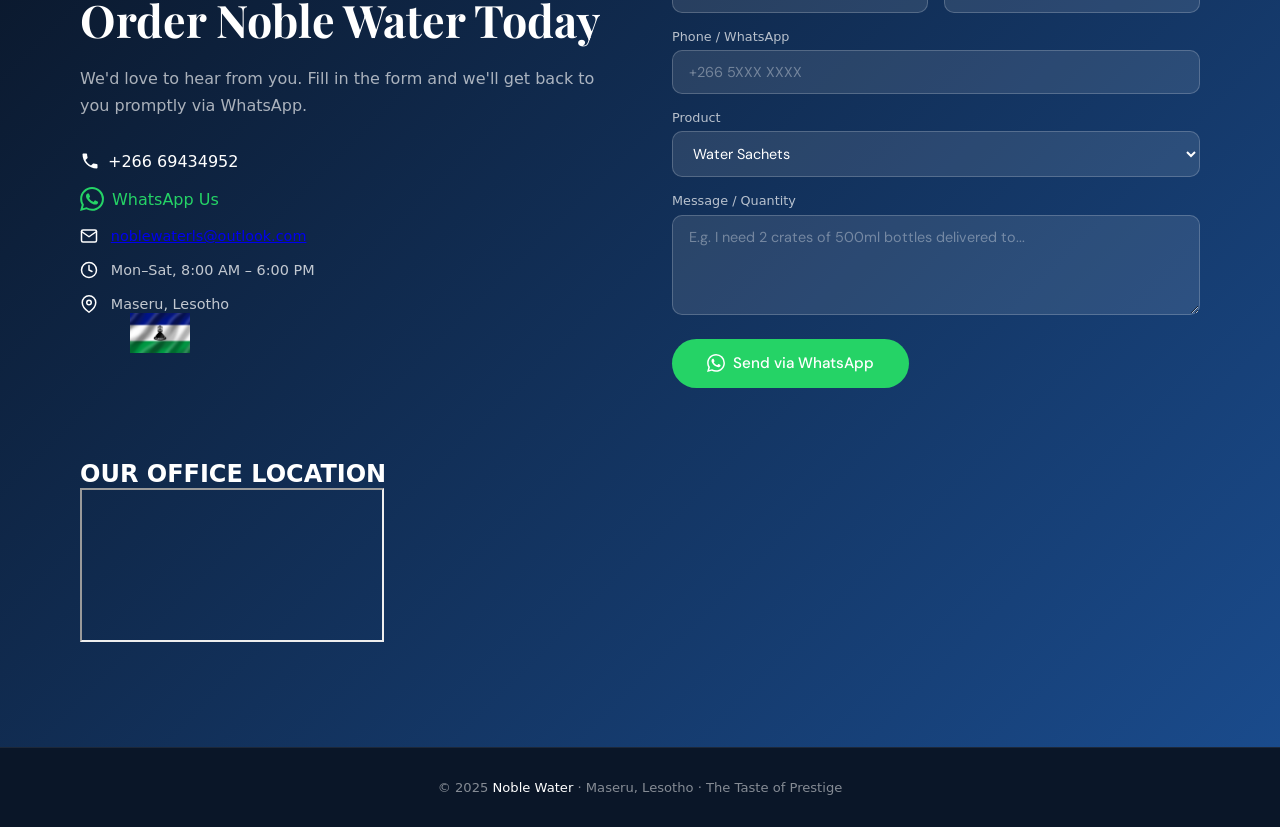
==== commit aca46818: "Add files via upload" ====
--- a/index.html
+++ b/index.html
@@ -1,6 +1,19 @@
 <!DOCTYPE html>
 <html lang="en">
 <head>
+<!-- ================= GOOGLE ANALYTICS (GA4) =================
+  1. Go to https://analytics.google.com and create a free property for your site.
+  2. It will give you a Measurement ID that looks like "G-YFRXPV8Q6L".
+  3. Replace BOTH occurrences of G-YFRXPV8Q6L below with your real ID.
+  Until you do that, this snippet does nothing (it points at a placeholder ID).
+============================================================= -->
+<script async src="https://www.googletagmanager.com/gtag/js?id=G-YFRXPV8Q6L"></script>
+<script>
+  window.dataLayer = window.dataLayer || [];
+  function gtag(){dataLayer.push(arguments);}
+  gtag('js', new Date());
+  gtag('config', 'G-YFRXPV8Q6L');
+</script>
 <meta charset="UTF-8"/>
 <meta name="viewport" content="width=device-width, initial-scale=1.0"/>
 <title>Noble Water — The Taste of Prestige</title>
@@ -516,6 +529,7 @@
     <a href="https://wa.me/26656910125?text=Hi%20Noble%20Water!%20I%27d%20like%20to%20ask%20about%20a%20monthly%20subscription." target="_blank" rel="noopener noreferrer" style="display:inline-flex; align-items:center; gap:0.5rem; background:#c9a84c; color:#0a3d2e; font-weight:600; padding:0.75rem 1.75rem; border-radius:100px; text-decoration:none;">Ask About Subscriptions</a>
   </div>
 </section>
+
 <!-- ===================== PASTE THIS CSS INTO YOUR STYLESHEET ===================== -->
 <style>
 /* Price box inside each product card */
@@ -914,10 +928,10 @@
   <div class="section-title" id="del-title">Delivered to Your Door</div>
   <p class="section-sub" id="del-sub">Ordering Noble Water is simple. We handle everything from production to delivery — absolutely free for local orders 5+ cases.</p>
   <div class="delivery-grid">
-    <div class="delivery-card"><div class="d-icon"><svg width="24" height="24" viewBox="0 0 24 24" fill="none" stroke="white" stroke-width="2" stroke-linecap="round" stroke-linejoin="round"><path d="M3 3h2l.4 2M7 13h10l4-8H5.4M7 13L5.4 5M7 13l-2.293 2.293c-.63.63-.184 1.707.707 1.707H17m0 0a2 2 0 1 0 0 4 2 2 0 0 0 0-4zm-8 2a2 2 0 1 0 0 4 2 2 0 0 0 0-4z"/></svg></div><div class="d-title" id="d1-title">1. Place Your Order</div><div class="d-body" id="d1-body">Call us, WhatsApp, or fill in the contact form below to place your order with product type and quantity.</div></div>
-    <div class="delivery-card"><div class="d-icon"><svg width="24" height="24" viewBox="0 0 24 24" fill="none" stroke="white" stroke-width="2" stroke-linecap="round" stroke-linejoin="round"><rect x="1" y="3" width="15" height="13" rx="1"/><path d="M16 8h4l3 5v3h-7V8z"/><circle cx="5.5" cy="18.5" r="2.5"/><circle cx="18.5" cy="18.5" r="2.5"/></svg></div><div class="d-title" id="d2-title">2. We Pack & Dispatch</div><div class="d-body" id="d2-body">Your order is freshly bottled, sealed and dispatched same-day or in 2 days for local Maseru deliveries.</div></div>
-    <div class="delivery-card"><div class="d-icon"><svg width="24" height="24" viewBox="0 0 24 24" fill="none" stroke="white" stroke-width="2" stroke-linecap="round" stroke-linejoin="round"><path d="M12 2C12 2 3 10 3 15.5A9 9 0 0 0 21 15.5C21 10 12 2 12 2Z"/><path d="M12 8v4l2 2"/></svg></div><div class="d-title" id="d3-title">3. Free Local Delivery</div><div class="d-body" id="d3-body">Delivery is completely free within the local area. Pure Noble Water arrives Fresh and ready to drink.</div></div>
-    <div class="delivery-card"><div class="d-icon"><svg width="24" height="24" viewBox="0 0 24 24" fill="none" stroke="white" stroke-width="2" stroke-linecap="round" stroke-linejoin="round"><path d="M17 21v-2a4 4 0 0 0-4-4H5a4 4 0 0 0-4 4v2"/><circle cx="9" cy="7" r="4"/><path d="M23 21v-2a4 4 0 0 0-3-3.87M16 3.13a4 4 0 0 1 0 7.75"/></svg></div><div class="d-title" id="d4-title">Custom Brand Orders</div><div class="d-body" id="d4-body">Need custom-labeled bottles for your business or event? We handle design and printing — just ask.</div></div>
+    <div class="delivery-card"><div class="d-icon"><svg width="24" height="24" viewBox="0 0 24 24" fill="none" stroke="white" stroke-width="2" stroke-linecap="round" stroke-linejoin="round"><circle cx="8" cy="21" r="1"/><circle cx="19" cy="21" r="1"/><path d="M2.05 2.05h2l2.66 12.42a2 2 0 0 0 2 1.58h9.78a2 2 0 0 0 1.95-1.57l1.65-7.43H5.12"/></svg></div><div class="d-title" id="d1-title">1. Place Your Order</div><div class="d-body" id="d1-body">Call us, WhatsApp, or fill in the contact form below to place your order with product type and quantity.</div></div>
+    <div class="delivery-card"><div class="d-icon"><svg width="24" height="24" viewBox="0 0 24 24" fill="none" stroke="white" stroke-width="2" stroke-linecap="round" stroke-linejoin="round"><path d="M16.5 9.4 7.55 4.24"/><path d="M21 16V8a2 2 0 0 0-1-1.73l-7-4a2 2 0 0 0-2 0l-7 4A2 2 0 0 0 3 8v8a2 2 0 0 0 1 1.73l7 4a2 2 0 0 0 2 0l7-4A2 2 0 0 0 21 16Z"/><path d="m3.29 7 8.71 5 8.71-5"/><line x1="12" x2="12" y1="22" y2="12"/></svg></div><div class="d-title" id="d2-title">2. We Pack & Dispatch</div><div class="d-body" id="d2-body">Your order is freshly bottled, sealed and dispatched same-day or in 2 days for local Maseru deliveries.</div></div>
+    <div class="delivery-card"><div class="d-icon"><svg width="24" height="24" viewBox="0 0 24 24" fill="none" stroke="white" stroke-width="2" stroke-linecap="round" stroke-linejoin="round"><path d="M20 10c0 6-8 12-8 12s-8-6-8-12a8 8 0 0 1 16 0Z"/><circle cx="12" cy="10" r="3"/></svg></div><div class="d-title" id="d3-title">3. Free Local Delivery</div><div class="d-body" id="d3-body">Delivery is completely free within the local area. Pure Noble Water arrives Fresh and ready to drink.</div></div>
+    <div class="delivery-card"><div class="d-icon"><svg width="24" height="24" viewBox="0 0 24 24" fill="none" stroke="white" stroke-width="2" stroke-linecap="round" stroke-linejoin="round"><path d="M12.586 2.586A2 2 0 0 0 11.172 2H4a2 2 0 0 0-2 2v7.172a2 2 0 0 0 .586 1.414l8.704 8.704a2.426 2.426 0 0 0 3.42 0l6.58-6.58a2.426 2.426 0 0 0 0-3.42z"/><circle cx="7.5" cy="7.5" r=".6" fill="white"/></svg></div><div class="d-title" id="d4-title">Custom Brand Orders</div><div class="d-body" id="d4-body">Need custom-labeled bottles for your business or event? We handle design and printing — just ask.</div></div>
   </div>
 </section>
 
